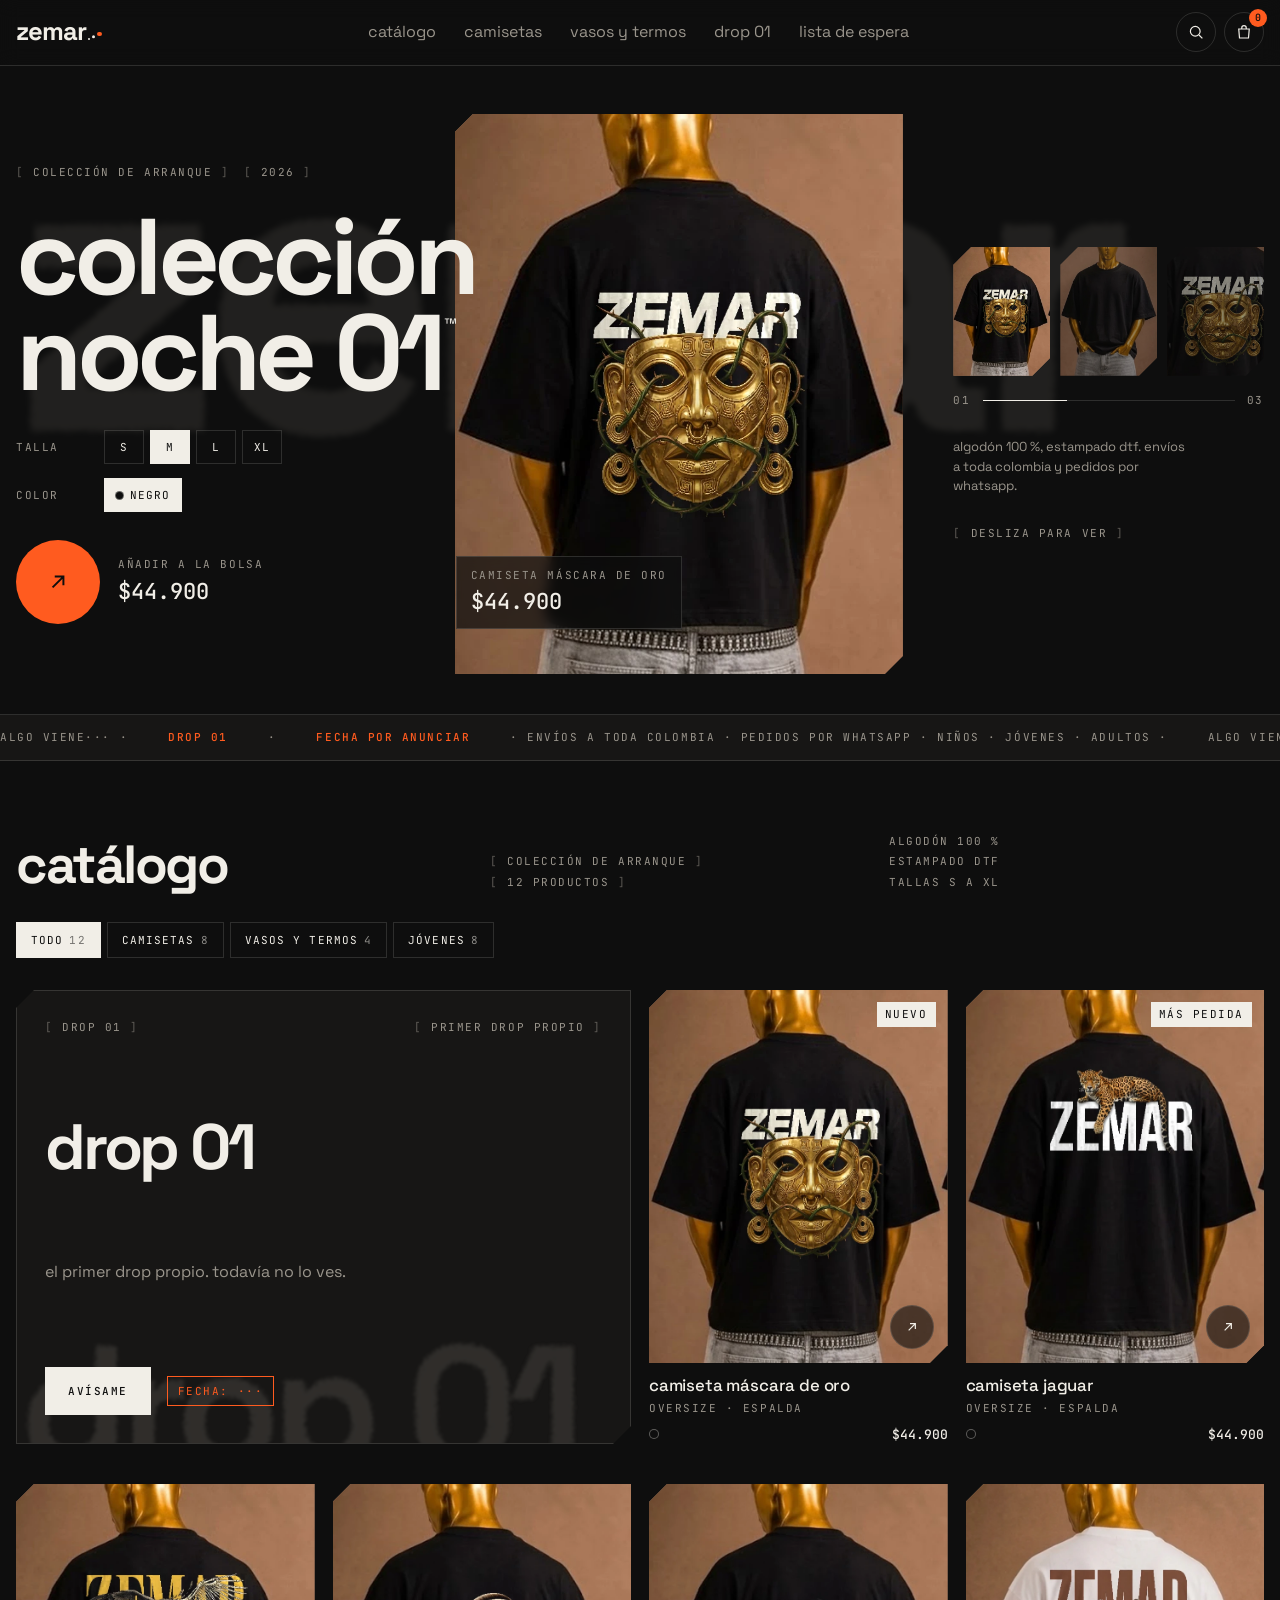
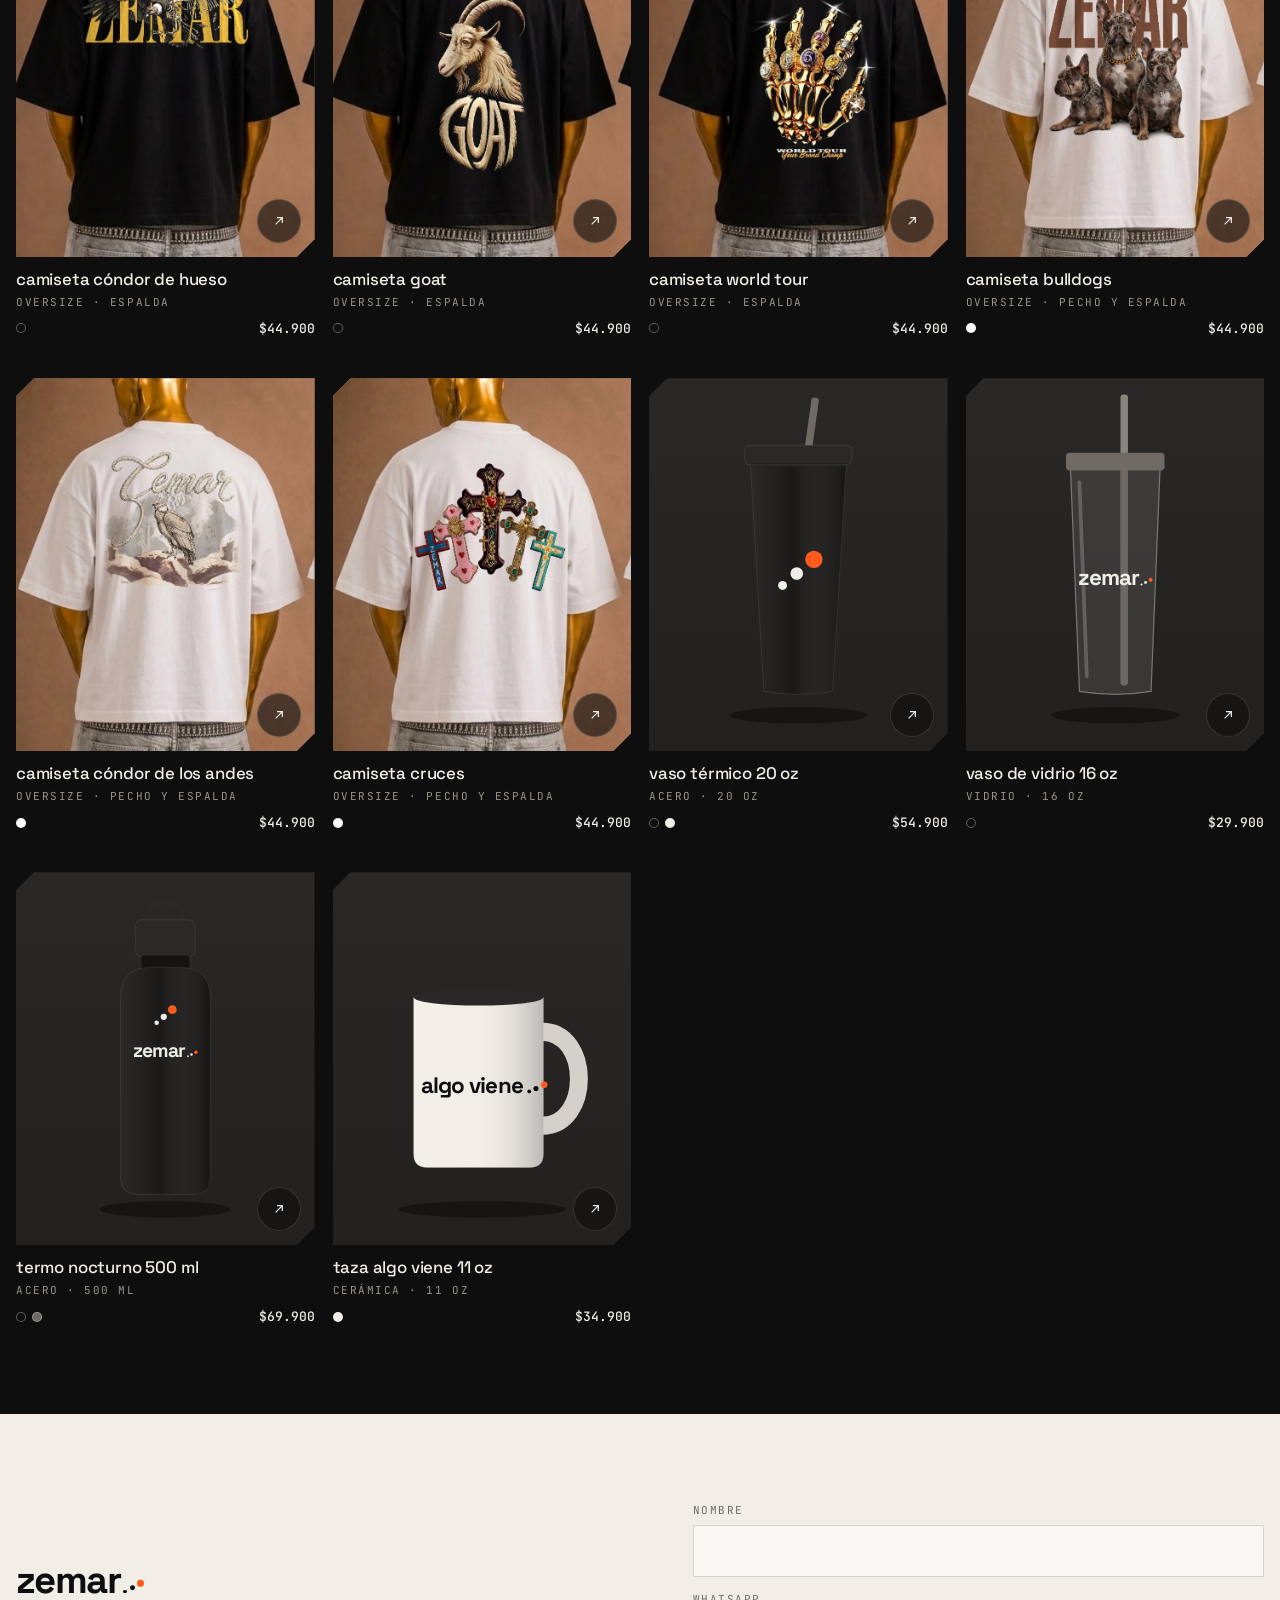
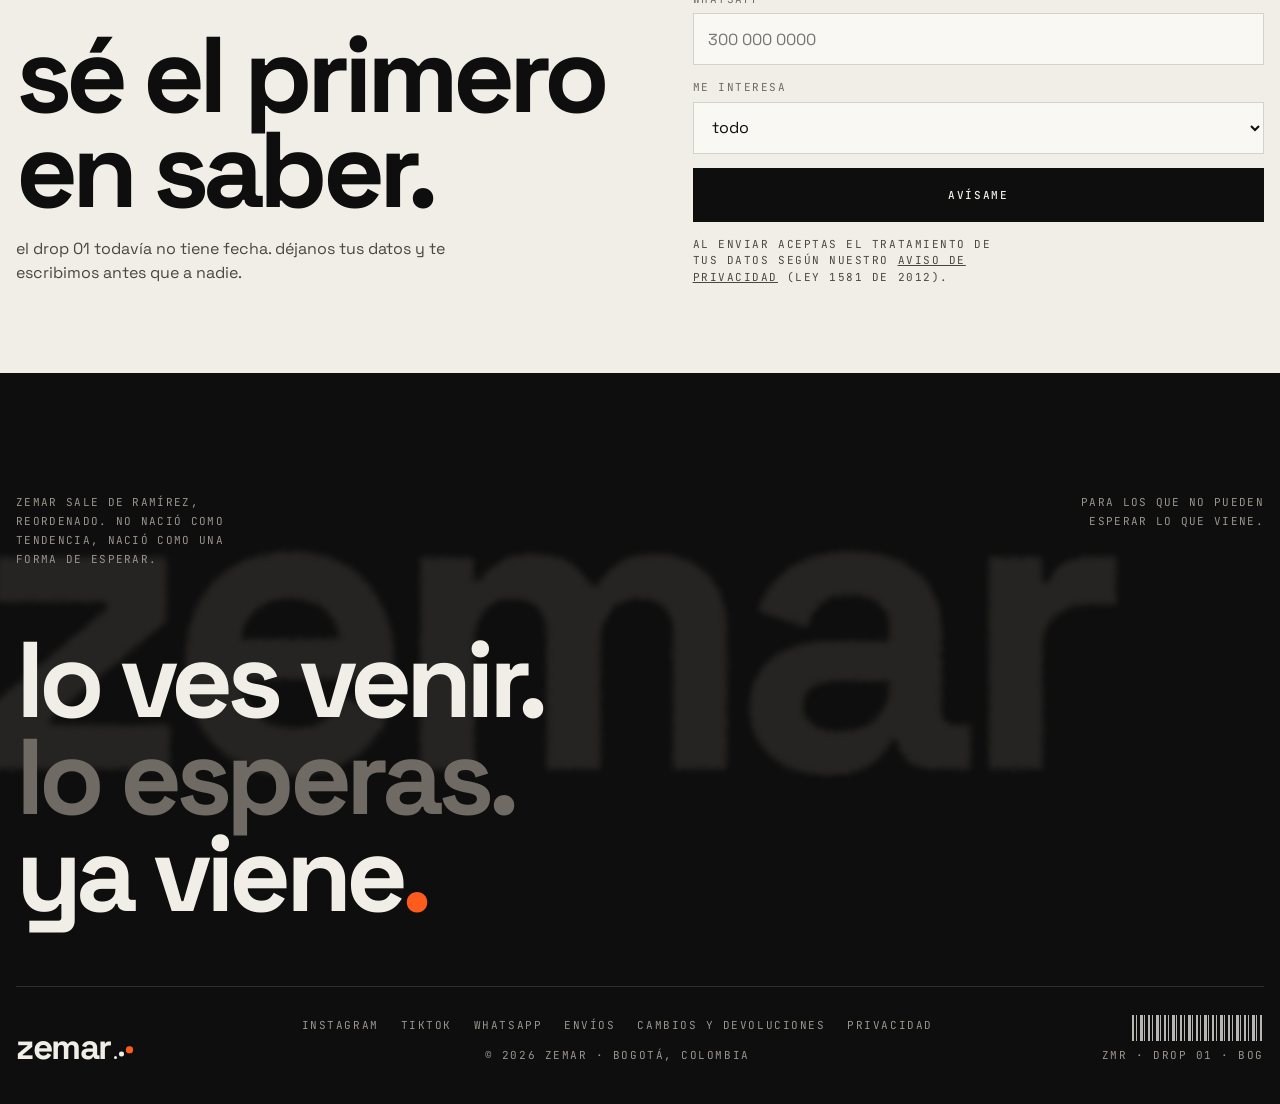
==== index.html @ 0c08fdb2 "Camisetas a $44.900 Las 8 camisetas pasan a $44.900; vasos, termo y taza mantienen su precio.  Co-Au" ====
<!doctype html>
<html lang="es-CO">
<head>
  <meta charset="utf-8">
  <meta name="viewport" content="width=device-width, initial-scale=1, viewport-fit=cover">
  <title>ZEMAR — algo viene</title>
  <meta name="description" content="zemar: camisetas, vasos, termos y tazas para niños, jóvenes y adultos. bogotá, colombia. pide por whatsapp y únete a la lista de espera del drop 01.">
  <meta name="theme-color" content="#0E0E0E">
  <meta property="og:type" content="website">
  <meta property="og:locale" content="es_CO">
  <meta property="og:site_name" content="ZEMAR">
  <meta property="og:title" content="ZEMAR — algo viene">
  <meta property="og:description" content="colección noche 01 y el drop 01, fecha por anunciar. pedidos por whatsapp, envíos a toda colombia.">
  <link rel="icon" type="image/svg+xml" href="data:image/svg+xml,%3Csvg xmlns='http://www.w3.org/2000/svg' viewBox='0 0 32 32'%3E%3Ccircle cx='16' cy='16' r='16' fill='%230E0E0E'/%3E%3Ccircle cx='9.6' cy='20.6' r='2.3' fill='%23F1EEE7'/%3E%3Ccircle cx='15.4' cy='15.6' r='3.2' fill='%23F1EEE7'/%3E%3Ccircle cx='22.2' cy='9.6' r='4.3' fill='%23FF5B1F'/%3E%3C/svg%3E">
  <link rel="preconnect" href="https://fonts.googleapis.com">
  <link rel="preconnect" href="https://fonts.gstatic.com" crossorigin>
  <link href="https://fonts.googleapis.com/css2?family=Space+Grotesk:wght@400;500;700&family=JetBrains+Mono:wght@400;500&display=swap" rel="stylesheet">
  <link rel="stylesheet" href="styles.css">
</head>
<body>

  <!-- Filtro de aerosol compartido por todos los .spray -->
  <svg width="0" height="0" style="position:absolute" aria-hidden="true" focusable="false">
    <defs>
      <filter id="aerosol" x="-10%" y="-30%" width="120%" height="160%">
        <feTurbulence type="fractalNoise" baseFrequency="0.75" numOctaves="2" seed="7" result="ruido"/>
        <feDisplacementMap in="SourceGraphic" in2="ruido" scale="18" xChannelSelector="R" yChannelSelector="G" result="corrido"/>
        <feGaussianBlur in="corrido" stdDeviation="2.6"/>
      </filter>
    </defs>
  </svg>

  <!-- ========== Barra superior ========== -->
  <header class="nav">
    <div class="wrap">
      <a href="#inicio" class="logo live" aria-label="zemar, ir al inicio">zemar<span class="dots" aria-hidden="true"><i></i><i></i><i></i></span></a>
      <ul class="nav-links">
        <li><a href="#catalogo" data-filter="todo">catálogo</a></li>
        <li><a href="#catalogo" data-filter="camisetas">camisetas</a></li>
        <li><a href="#catalogo" data-filter="vasos">vasos y termos</a></li>
        <li><a href="#drop" data-filter="todo">drop 01</a></li>
        <li><a href="#lista">lista de espera</a></li>
      </ul>
      <div class="nav-tools">
        <button class="icon-btn" id="searchBtn" type="button" aria-label="buscar en el catálogo" aria-expanded="false" aria-controls="search">
          <svg viewBox="0 0 24 24" fill="none" stroke="currentColor" stroke-width="1.6" aria-hidden="true"><circle cx="11" cy="11" r="6.5"/><path d="m16 16 4.5 4.5"/></svg>
        </button>
        <button class="icon-btn" id="bagBtn" type="button" aria-label="abrir bolsa" aria-controls="bag">
          <svg viewBox="0 0 24 24" fill="none" stroke="currentColor" stroke-width="1.6" aria-hidden="true"><path d="M5 8h14l-1 12H6L5 8Z"/><path d="M9 8V6.5a3 3 0 0 1 6 0V8"/></svg>
          <span class="bag-count" id="bagCount" aria-hidden="true">0</span>
        </button>
      </div>
    </div>
    <div class="search" id="search">
      <div class="wrap">
        <label class="mono muted" for="searchInput">buscar</label>
        <input id="searchInput" type="search" placeholder="camiseta, vaso, niños···" autocomplete="off" tabindex="-1">
      </div>
    </div>
  </header>

  <main id="inicio">

    <!-- ========== Portada ========== -->
    <section class="hero" aria-labelledby="heroTitle">
      <svg class="spray" viewBox="0 0 1200 420" aria-hidden="true">
        <text x="600" y="330" text-anchor="middle" font-size="390" fill="#6F6B64" opacity=".2" filter="url(#aerosol)">zemar</text>
      </svg>
      <div class="wrap">
        <div class="hero-copy">
          <div class="hero-tags mono"><span class="br">colección de arranque</span><span class="br">2026</span></div>
          <h1 id="heroTitle">colección noche 01<sup>™</sup></h1>

          <div class="pick">
            <span class="mono">talla</span>
            <div class="opts" id="heroSizes" role="group" aria-label="talla"></div>
            <span class="mono">color</span>
            <div class="opts" id="heroColors" role="group" aria-label="color"></div>
          </div>

          <div class="buy">
            <button class="buy-btn" id="heroBuy" type="button" aria-label="añadir camiseta máscara de oro a la bolsa">
              <svg viewBox="0 0 24 24" fill="none" stroke="currentColor" stroke-width="1.8" aria-hidden="true"><path d="M7 17 17 7M9 7h8v8"/></svg>
            </button>
            <div class="buy-text">
              <span class="mono muted">añadir a la bolsa</span>
              <span class="price" id="heroPrice">$44.900</span>
            </div>
          </div>
        </div>

        <div class="hero-stage">
          <div id="heroStage"></div>
          <div class="stage-label">
            <span class="mono muted">camiseta máscara de oro</span>
            <span class="price" id="heroChipPrice">$44.900</span>
          </div>
        </div>

        <aside class="hero-side" aria-label="vistas de la camiseta">
          <div class="thumbs" id="heroThumbs" role="group" aria-label="vista"></div>
          <div class="counter mono"><span id="heroIdx">01</span><span class="bar"><span id="heroBar" style="width:33.33%"></span></span><span>03</span></div>
          <p class="side-note">algodón 100 %, estampado dtf. envíos a toda colombia y pedidos por whatsapp.</p>
          <span class="mono muted br">desliza para ver</span>
        </aside>
      </div>
    </section>

    <!-- ========== Cinta ========== -->
    <div class="ticker mono" aria-label="algo viene. drop 01, fecha por anunciar. envíos a toda colombia. pedidos por whatsapp. para niños, jóvenes y adultos.">
      <div class="ticker-track" aria-hidden="true">
        <span>algo viene··· · <b>DROP 01</b> · <b>FECHA POR ANUNCIAR</b> · ENVÍOS A TODA COLOMBIA · PEDIDOS POR WHATSAPP · NIÑOS · JÓVENES · ADULTOS ·</span>
        <span>algo viene··· · <b>DROP 01</b> · <b>FECHA POR ANUNCIAR</b> · ENVÍOS A TODA COLOMBIA · PEDIDOS POR WHATSAPP · NIÑOS · JÓVENES · ADULTOS ·</span>
      </div>
    </div>

    <!-- ========== Catálogo ========== -->
    <section class="catalog" id="catalogo" aria-labelledby="catTitle">
      <div class="wrap">
        <div class="cat-head">
          <h2 id="catTitle">catálogo</h2>
          <div class="stack mono">
            <span class="br">colección de arranque</span>
            <span class="br" id="catCount">12 productos</span>
          </div>
          <div class="stack mono">
            <span>algodón 100 %</span>
            <span>estampado dtf</span>
            <span>tallas s a xl</span>
          </div>
        </div>

        <div class="filters" id="filters" role="group" aria-label="filtrar catálogo"></div>

        <div class="grid" id="grid">
          <article class="feature" id="drop" aria-labelledby="dropTitle">
            <svg class="spray" viewBox="0 0 900 300" aria-hidden="true">
              <text x="450" y="240" text-anchor="middle" font-size="250" fill="#6F6B64" opacity=".28" filter="url(#aerosol)">drop 01</text>
            </svg>
            <div class="feature-top mono"><span class="br">drop 01</span><span class="br">primer drop propio</span></div>
            <div>
              <h3 id="dropTitle">drop 01</h3>
            </div>
            <p>el primer drop propio. todavía no lo ves.</p>
            <div class="row">
              <a class="btn" href="#lista">avísame</a>
              <span class="date-chip mono">fecha: ···</span>
            </div>
          </article>
          <!-- las tarjetas de producto se pintan desde PRODUCTS en script.js -->
        </div>
      </div>
    </section>

    <!-- ========== Lista de espera ========== -->
    <section class="wait" id="lista" aria-labelledby="waitTitle">
      <div class="wrap">
        <div>
          <span class="logo live" style="font-size:2.4rem" aria-hidden="true">zemar<span class="dots"><i></i><i></i><i></i></span></span>
          <h2 id="waitTitle" style="margin-top:28px">sé el primero en saber.</h2>
          <p>el drop 01 todavía no tiene fecha. déjanos tus datos y te escribimos antes que a nadie.</p>
        </div>
        <form id="waitForm" novalidate>
          <div class="field">
            <label class="mono" for="wNombre">nombre</label>
            <input id="wNombre" name="nombre" type="text" autocomplete="given-name" required>
          </div>
          <div class="field">
            <label class="mono" for="wTel">whatsapp</label>
            <input id="wTel" name="whatsapp" type="tel" inputmode="tel" autocomplete="tel" placeholder="300 000 0000" required>
          </div>
          <div class="field">
            <label class="mono" for="wInteres">me interesa</label>
            <select id="wInteres" name="interes">
              <option value="camisetas">camisetas</option>
              <option value="vasos y termos">vasos y termos</option>
              <option value="todo" selected>todo</option>
            </select>
          </div>
          <button class="btn" type="submit">avísame</button>
          <p class="form-note mono" id="waitNote">al enviar aceptas el tratamiento de tus datos según nuestro <a href="privacidad.html">aviso de privacidad</a> (ley 1581 de 2012).</p>
        </form>
      </div>
    </section>

    <!-- ========== Cierre ========== -->
    <section class="closing" aria-labelledby="closeTitle">
      <svg class="spray" viewBox="0 0 1200 420" aria-hidden="true">
        <text x="600" y="330" text-anchor="middle" font-size="400" fill="#6F6B64" opacity=".24" filter="url(#aerosol)">zemar</text>
      </svg>
      <div class="wrap">
        <div class="closing-mid">
          <p>zemar sale de ramírez, reordenado. no nació como tendencia, nació como una forma de esperar.</p>
          <p>para los que no pueden esperar lo que viene.</p>
        </div>
        <h2 id="closeTitle">lo ves venir.<br><em>lo esperas.</em><br>ya viene<span class="o">.</span></h2>

        <footer class="foot">
          <a href="#inicio" class="logo" aria-label="zemar, volver arriba">zemar<span class="dots" aria-hidden="true"><i></i><i></i><i></i></span></a>
          <div style="display:grid;gap:14px;justify-items:center">
            <ul class="mono">
              <!-- usuarios de redes pendientes de confirmar -->
              <li><a href="https://www.instagram.com/zemar" target="_blank" rel="noopener">instagram</a></li>
              <li><a href="https://www.tiktok.com/@zemar" target="_blank" rel="noopener">tiktok</a></li>
              <li><a href="https://wa.me/573228913539" id="footWa" target="_blank" rel="noopener">whatsapp</a></li>
              <li><a href="envios.html">envíos</a></li>
              <li><a href="envios.html#cambios">cambios y devoluciones</a></li>
              <li><a href="privacidad.html">privacidad</a></li>
            </ul>
            <span class="mono">© 2026 ZEMAR · Bogotá, Colombia</span>
          </div>
          <div class="tag-code">
            <span class="barcode" aria-hidden="true"></span>
            <span class="mono">ZMR · DROP 01 · BOG</span>
          </div>
        </footer>
      </div>
    </section>
  </main>

  <!-- ========== Ficha de producto ========== -->
  <dialog class="sheet" id="sheet" aria-labelledby="sheetTitle">
    <button class="sheet-close icon-btn" type="button" id="sheetClose" aria-label="cerrar ficha">
      <svg viewBox="0 0 24 24" fill="none" stroke="currentColor" stroke-width="1.6" aria-hidden="true"><path d="M6 6l12 12M18 6 6 18"/></svg>
    </button>
    <div class="sheet-in">
      <div class="sheet-img" id="sheetImg"></div>
      <div class="sheet-body">
        <div style="display:grid;gap:10px">
          <span class="mono muted" id="sheetLine"></span>
          <h3 id="sheetTitle"></h3>
          <p class="desc" id="sheetDesc"></p>
          <span class="price" id="sheetPrice"></span>
        </div>
        <div class="pick">
          <span class="mono">color</span>
          <div class="opts" id="sheetColors" role="group" aria-label="color"></div>
          <span class="mono" id="sheetSizesLabel">talla</span>
          <div class="opts" id="sheetSizes" role="group" aria-label="talla"></div>
          <span class="mono">cantidad</span>
          <div class="qty">
            <button type="button" id="qtyMinus" aria-label="quitar uno">−</button>
            <output id="qtyOut" aria-live="polite">1</output>
            <button type="button" id="qtyPlus" aria-label="agregar uno">+</button>
          </div>
        </div>
        <div class="sheet-actions">
          <button class="btn" type="button" id="sheetAdd">añadir a la bolsa</button>
          <button class="btn go" type="button" id="sheetOrder">pedir ya por whatsapp</button>
        </div>
      </div>
    </div>
  </dialog>

  <!-- ========== Bolsa ========== -->
  <div class="bag-shade" id="bagShade"></div>
  <aside class="bag" id="bag" aria-labelledby="bagTitle" aria-hidden="true" inert>
    <div class="bag-head">
      <h3 id="bagTitle">tu bolsa</h3>
      <button class="icon-btn" type="button" id="bagClose" aria-label="cerrar bolsa">
        <svg viewBox="0 0 24 24" fill="none" stroke="currentColor" stroke-width="1.6" aria-hidden="true"><path d="M6 6l12 12M18 6 6 18"/></svg>
      </button>
    </div>
    <ul class="bag-list" id="bagList"></ul>
    <div class="bag-foot">
      <div class="bag-total"><span class="mono muted">total</span><span class="price" id="bagTotal">$0</span></div>
      <button class="btn go" type="button" id="bagOrder">pedir por whatsapp</button>
    </div>
  </aside>

  <div class="toast mono" id="toast" role="status" aria-live="polite"></div>

  <script src="script.js"></script>
</body>
</html>
---- styles.css ----
/* ==========================================================
   ZEMAR — hoja de estilos
   Layout: página oscura (60 % negro) con bandas hueso; tarjetas
   con esquinas cortadas como etiqueta colgante; el naranja solo
   en lo que vende o lo que viene (manual de marca v1.1).
   ========================================================== */

:root {
  /* Color — manual de marca */
  --negro: #0E0E0E;
  --negro-2: #171615;       /* superficie un poco más clara */
  --negro-3: #23211F;       /* tarjetas de producto */
  --hueso: #F1EEE7;
  --hueso-2: #E3DFD6;
  --piedra: #6F6B64;
  --piedra-2: #9A958C;
  --naranja: #FF5B1F;
  --linea: rgba(241, 238, 231, 0.14);
  --linea-oscura: rgba(14, 14, 14, 0.16);

  /* Tipografía — manual de marca */
  --f-display: "Space Grotesk", "Helvetica Neue", Arial, sans-serif;
  --f-mono: "JetBrains Mono", ui-monospace, "SFMono-Regular", Menlo, Consolas, monospace;

  /* Escala */
  --t-xs: 0.6875rem;   /* 11 — etiquetas mono */
  --t-sm: 0.8125rem;   /* 13 */
  --t-md: 1rem;        /* 16 */
  --t-lg: 1.375rem;    /* 22 */
  --t-xl: clamp(2rem, 4.2vw, 3.4rem);
  --t-xxl: clamp(3rem, 8.4vw, 7.2rem);

  --cut: 18px;          /* esquina cortada */
  --wrap: 1320px;
  --gutter-l: max(16px, env(safe-area-inset-left, 0px));
  --gutter-r: max(16px, env(safe-area-inset-right, 0px));

  color-scheme: dark;
}

* { box-sizing: border-box; }

html { scroll-behavior: smooth; }

body {
  margin: 0;
  background: var(--negro);
  color: var(--hueso);
  font-family: var(--f-display);
  font-size: var(--t-md);
  line-height: 1.5;
  -webkit-font-smoothing: antialiased;
  overflow-x: hidden;
}

img, svg { max-width: 100%; display: block; }
button { font: inherit; color: inherit; }
a { color: inherit; }

::selection { background: var(--naranja); color: var(--negro); }

:focus-visible {
  outline: 2px solid var(--naranja);
  outline-offset: 3px;
}

.wrap {
  max-width: var(--wrap);
  margin-inline: auto;
  padding-left: var(--gutter-l);
  padding-right: var(--gutter-r);
}

/* Etiqueta mono: [ así ] */
.mono {
  font-family: var(--f-mono);
  font-size: var(--t-xs);
  letter-spacing: 0.14em;
  text-transform: uppercase;
}
.br::before { content: "[ "; opacity: .55; }
.br::after { content: " ]"; opacity: .55; }
.muted { color: var(--piedra-2); }
[hidden] { display: none !important; }

/* ---------- Logo: zemar + tres puntos que suben ---------- */
.logo {
  display: inline-flex;
  align-items: baseline;
  font-family: var(--f-display);
  font-weight: 700;
  letter-spacing: -0.04em;
  line-height: 1;
  text-decoration: none;
  color: var(--hueso);
}
.logo .dots {
  display: inline-flex;
  align-items: flex-end;
  gap: 0.07em;
  margin-left: 0.08em;
  height: 0.5em;
}
.logo .dots i {
  display: block;
  border-radius: 50%;
  background: currentColor;
}
.logo .dots i:nth-child(1) { width: 0.09em; height: 0.09em; transform: translateY(0); }
.logo .dots i:nth-child(2) { width: 0.13em; height: 0.13em; transform: translateY(-0.07em); }
.logo .dots i:nth-child(3) { width: 0.18em; height: 0.18em; transform: translateY(-0.16em); background: var(--naranja); }

/* Versión animada: los puntos se encienden uno tras otro */
.logo.live .dots i { animation: carga 2.4s infinite; }
.logo.live .dots i:nth-child(2) { animation-delay: .3s; }
.logo.live .dots i:nth-child(3) { animation-delay: .6s; }
@keyframes carga {
  0%, 12% { opacity: .2; }
  30%, 80% { opacity: 1; }
  100% { opacity: .2; }
}

/* ---------- Barra superior ---------- */
body::before {
  content: "";
  position: fixed;
  inset: 0 0 auto;
  height: env(safe-area-inset-top, 0px);
  z-index: 10;
  background: var(--negro);
}

.nav {
  position: sticky;
  top: env(safe-area-inset-top, 0px);
  z-index: 20;
  background: rgba(14, 14, 14, 0.86);
  backdrop-filter: blur(10px);
  -webkit-backdrop-filter: blur(10px);
  border-bottom: 1px solid var(--linea);
}
.nav .wrap {
  display: flex;
  align-items: center;
  gap: 24px;
  min-height: 64px;
}
.nav .logo { font-size: 1.6rem; }
.nav-links {
  display: flex;
  gap: 28px;
  margin: 0 auto;
  padding: 0;
  list-style: none;
}
.nav-links a {
  text-decoration: none;
  color: var(--piedra-2);
  transition: color .2s;
}
.nav-links a:hover { color: var(--hueso); }
.nav-tools { display: flex; align-items: center; gap: 8px; margin-left: auto; }
.nav-links + .nav-tools { margin-left: 0; }

.icon-btn {
  position: relative;
  display: grid;
  place-items: center;
  width: 40px;
  height: 40px;
  border: 1px solid var(--linea);
  border-radius: 50%;
  background: transparent;
  cursor: pointer;
  transition: border-color .2s, background .2s;
}
.icon-btn:hover { border-color: var(--hueso); }
.icon-btn svg { width: 18px; height: 18px; }
.bag-count {
  position: absolute;
  top: -4px;
  right: -4px;
  min-width: 18px;
  height: 18px;
  padding: 0 5px;
  border-radius: 9px;
  background: var(--naranja);
  color: var(--negro);
  font-family: var(--f-mono);
  font-size: 10px;
  font-weight: 500;
  line-height: 18px;
  text-align: center;
}

.search {
  overflow: hidden;
  max-height: 0;
  transition: max-height .3s ease;
  border-top: 1px solid transparent;
}
.search.open { max-height: 80px; border-top-color: var(--linea); }
.search .wrap { display: flex; align-items: center; gap: 12px; padding-block: 12px; }
.search input {
  flex: 1;
  min-width: 0;
  background: transparent;
  border: 0;
  color: var(--hueso);
  font-family: var(--f-display);
  font-size: var(--t-lg);
  outline: none;
}
.search input::placeholder { color: var(--piedra); }

/* ---------- Spray (texto con filtro de aerosol) ---------- */
.spray {
  position: absolute;
  pointer-events: none;
  user-select: none;
  overflow: visible;
}
.spray text {
  font-family: var(--f-display);
  font-weight: 700;
  letter-spacing: -0.05em;
}

/* ---------- Hero ---------- */
.hero { position: relative; overflow: hidden; border-bottom: 1px solid var(--linea); }
.hero .wrap {
  position: relative;
  display: grid;
  grid-template-columns: minmax(0, 1fr) minmax(0, 1.25fr) minmax(0, .8fr);
  gap: 32px;
  align-items: center;
  padding-block: 48px 40px;
}
.hero .spray { inset: 2% -6% auto -6%; width: 112%; height: auto; }

.hero-copy { position: relative; z-index: 2; display: grid; gap: 28px; min-width: 0; }
.hero-tags { display: flex; flex-wrap: wrap; gap: 14px; color: var(--piedra-2); }
.hero h1 {
  margin: 0;
  font-size: var(--t-xxl);
  font-weight: 700;
  line-height: .9;
  letter-spacing: -0.05em;
  text-wrap: balance;
}
.hero h1 sup { font-size: .22em; letter-spacing: 0; vertical-align: top; position: relative; top: .5em; margin-left: .1em; }

.pick { display: grid; grid-template-columns: 76px 1fr; gap: 14px 12px; align-items: center; }
.pick .mono { color: var(--piedra-2); }
.opts { display: flex; flex-wrap: wrap; gap: 6px; }
.opt {
  min-width: 40px;
  height: 34px;
  padding: 0 10px;
  border: 1px solid var(--linea);
  border-radius: 0;
  background: transparent;
  font-family: var(--f-mono);
  font-size: var(--t-xs);
  letter-spacing: .1em;
  text-transform: uppercase;
  cursor: pointer;
  transition: border-color .15s, background .15s, color .15s;
}
.opt:hover { border-color: var(--piedra-2); }
.opt[aria-pressed="true"] { background: var(--hueso); color: var(--negro); border-color: var(--hueso); }
.opt .sw {
  display: inline-block;
  width: 9px;
  height: 9px;
  margin-right: 6px;
  border-radius: 50%;
  border: 1px solid rgba(241, 238, 231, .4);
  vertical-align: -1px;
}

.buy { display: flex; align-items: center; gap: 18px; }
.buy-btn {
  display: grid;
  place-items: center;
  width: 84px;
  height: 84px;
  flex: none;
  border: 0;
  border-radius: 50%;
  background: var(--naranja);
  color: var(--negro);
  cursor: pointer;
  transition: transform .25s ease;
}
.buy-btn svg { width: 26px; height: 26px; transition: transform .25s ease; }
.buy-btn:hover { transform: scale(1.05); }
.buy-btn:hover svg { transform: rotate(45deg); }
.buy-text { display: grid; gap: 2px; }
.price { font-family: var(--f-mono); font-size: var(--t-lg); font-weight: 500; letter-spacing: 0; font-variant-numeric: tabular-nums; }

.hero-stage { position: relative; z-index: 1; min-width: 0; }
.hero-stage .stage-svg { width: 100%; height: auto; max-height: 560px; margin-inline: auto; }
.stage-label {
  position: absolute;
  left: 4%;
  bottom: 8%;
  display: grid;
  gap: 2px;
  padding: 10px 14px;
  background: rgba(14, 14, 14, .72);
  border: 1px solid var(--linea);
  backdrop-filter: blur(6px);
  -webkit-backdrop-filter: blur(6px);
}

.hero-side { position: relative; z-index: 2; display: grid; gap: 16px; align-content: center; min-width: 0; }
.thumbs { display: grid; grid-template-columns: repeat(3, minmax(0, 1fr)); gap: 10px; }
.thumb {
  padding: 0;
  border: 0;
  background: var(--negro-3);
  cursor: pointer;
  clip-path: polygon(var(--cut) 0, 100% 0, 100% calc(100% - var(--cut)), calc(100% - var(--cut)) 100%, 0 100%, 0 var(--cut));
  aspect-ratio: 3 / 4;
  max-width: 100%;
  opacity: .55;
  transition: opacity .2s;
}
.thumb[aria-pressed="true"], .thumb:hover { opacity: 1; }
.thumb svg { width: 100%; height: 100%; }
.counter { display: flex; align-items: center; gap: 12px; color: var(--piedra-2); }
.counter .bar { flex: 1; height: 1px; background: var(--linea); position: relative; }
.counter .bar span { position: absolute; inset: 0 auto 0 0; background: var(--hueso); transition: width .3s; }
.side-note { color: var(--piedra-2); font-size: var(--t-sm); max-width: 30ch; }

/* ---------- Cinta que corre ---------- */
.ticker {
  overflow: hidden;
  border-bottom: 1px solid var(--linea);
  background: var(--negro-2);
  white-space: nowrap;
}
.ticker-track {
  display: inline-flex;
  gap: 40px;
  padding-block: 14px;
  animation: corre 38s linear infinite;
}
.ticker-track span { display: inline-flex; align-items: center; gap: 40px; color: var(--piedra-2); }
.ticker-track b { color: var(--naranja); font-weight: 500; }
@keyframes corre { to { transform: translateX(-50%); } }

/* ---------- Catálogo ---------- */
.catalog .wrap { padding-block: 72px 88px; display: grid; gap: 32px; }
.cat-head {
  display: grid;
  grid-template-columns: minmax(0, 1.2fr) minmax(0, 1fr) minmax(0, 1fr);
  gap: 24px;
  align-items: end;
}
.cat-head h2 {
  margin: 0;
  font-size: var(--t-xl);
  font-weight: 700;
  letter-spacing: -0.045em;
  line-height: .95;
}
.cat-head .stack { display: grid; gap: 4px; color: var(--piedra-2); }

.filters { display: flex; flex-wrap: wrap; gap: 6px; }
.filters .opt { height: 36px; padding: 0 14px; }
.filters .n { margin-left: 6px; opacity: .55; }

.grid {
  display: grid;
  grid-template-columns: repeat(4, minmax(0, 1fr));
  gap: 40px 18px;
}

.card { display: grid; gap: 12px; min-width: 0; }
.card-img {
  position: relative;
  display: block;
  width: 100%;
  padding: 0;
  border: 0;
  background: linear-gradient(180deg, #2A2826 0%, var(--negro-3) 100%);
  clip-path: polygon(var(--cut) 0, 100% 0, 100% calc(100% - var(--cut)), calc(100% - var(--cut)) 100%, 0 100%, 0 var(--cut));
  aspect-ratio: 4 / 5;
  max-width: 100%;
  cursor: pointer;
  overflow: hidden;
}
.card-img svg { width: 100%; height: 100%; transition: transform .45s cubic-bezier(.2, .7, .2, 1); }
.card-img:hover svg { transform: scale(1.04) translateY(-2%); }
.card-img .badge {
  position: absolute;
  top: 12px;
  right: 12px;
  padding: 4px 8px;
  background: var(--hueso);
  color: var(--negro);
}
.card-img .see {
  position: absolute;
  right: 14px;
  bottom: 14px;
  display: grid;
  place-items: center;
  width: 44px;
  height: 44px;
  border-radius: 50%;
  border: 1px solid var(--linea);
  background: rgba(14, 14, 14, .6);
  transition: background .2s, color .2s;
}
.card-img .see svg { width: 16px; height: 16px; }
.card-img:hover .see { background: var(--hueso); color: var(--negro); }
.card-img:hover .see svg { transform: none; }

.card-meta { display: grid; gap: 4px; }
.card-meta h3 { margin: 0; font-size: 1.05rem; font-weight: 500; letter-spacing: -0.01em; line-height: 1.25; }
.card-meta .line { color: var(--piedra-2); }
.card-row { display: flex; align-items: center; justify-content: space-between; gap: 12px; margin-top: 4px; }
.swatches { display: flex; gap: 6px; }
.swatches i { width: 10px; height: 10px; border-radius: 50%; border: 1px solid rgba(241, 238, 231, .35); }
.card .price { font-size: var(--t-sm); }

/* Tarjeta destacada: el drop que todavía no se ve */
.feature {
  position: relative;
  grid-column: span 2;
  display: grid;
  align-content: space-between;
  gap: 24px;
  min-height: 100%;
  padding: 28px;
  overflow: hidden;
  background: var(--negro-2);
  border: 1px solid var(--linea);
  clip-path: polygon(var(--cut) 0, 100% 0, 100% calc(100% - var(--cut)), calc(100% - var(--cut)) 100%, 0 100%, 0 var(--cut));
}
.feature .spray { inset: auto -4% -14% -4%; width: 108%; height: auto; }
.feature-top { position: relative; display: flex; justify-content: space-between; gap: 12px; flex-wrap: wrap; color: var(--piedra-2); }
.feature h3 {
  position: relative;
  margin: 0;
  font-size: clamp(2.4rem, 5vw, 4.4rem);
  font-weight: 700;
  letter-spacing: -0.05em;
  line-height: .9;
}
.feature p { position: relative; margin: 0; max-width: 34ch; color: var(--piedra-2); }
.feature .row { position: relative; display: flex; align-items: center; gap: 16px; flex-wrap: wrap; }
.date-chip { padding: 6px 10px; border: 1px solid var(--naranja); color: var(--naranja); }

.btn {
  display: inline-flex;
  align-items: center;
  justify-content: center;
  gap: 10px;
  height: 48px;
  padding: 0 22px;
  border: 1px solid var(--hueso);
  background: var(--hueso);
  color: var(--negro);
  font-family: var(--f-mono);
  font-size: var(--t-xs);
  font-weight: 500;
  letter-spacing: .14em;
  text-transform: uppercase;
  text-decoration: none;
  cursor: pointer;
  transition: background .2s, color .2s, border-color .2s;
}
.btn:hover { background: transparent; color: var(--hueso); }
.btn.ghost { background: transparent; color: var(--hueso); border-color: var(--linea); }
.btn.ghost:hover { border-color: var(--hueso); }
.btn.go { background: var(--naranja); border-color: var(--naranja); color: var(--negro); }
.btn.go:hover { background: transparent; color: var(--naranja); }
.btn svg { width: 16px; height: 16px; }

.empty {
  grid-column: 1 / -1;
  padding: 48px 0;
  text-align: center;
  color: var(--piedra-2);
}

/* ---------- Lista de espera (banda hueso) ---------- */
.wait { background: var(--hueso); color: var(--negro); }
.wait .wrap {
  display: grid;
  grid-template-columns: minmax(0, 1.1fr) minmax(0, 1fr);
  gap: 48px;
  align-items: end;
  padding-block: 88px;
}
.wait h2 {
  margin: 0 0 20px;
  font-size: var(--t-xxl);
  font-weight: 700;
  letter-spacing: -0.055em;
  line-height: .88;
  text-wrap: balance;
}
.wait .logo { color: var(--negro); }
.wait p { margin: 0; max-width: 44ch; color: #4A4742; }
.wait .muted { color: var(--piedra); }
.wait form { display: grid; gap: 14px; }
.field { display: grid; gap: 6px; }
.field label { color: var(--piedra); }
.field input, .field select {
  height: 52px;
  padding: 0 14px;
  border: 1px solid var(--linea-oscura);
  border-radius: 0;
  background: #FAF8F3;
  color: var(--negro);
  font-family: var(--f-display);
  font-size: var(--t-md);
  color-scheme: light;
}
.field input:focus, .field select:focus { outline: 2px solid var(--negro); outline-offset: 0; }
.wait .btn { background: var(--negro); border-color: var(--negro); color: var(--hueso); height: 54px; }
.wait .btn:hover { background: var(--naranja); border-color: var(--naranja); color: var(--negro); }
.form-note { color: var(--piedra); }

/* ---------- Cierre ---------- */
.closing { position: relative; overflow: hidden; }
.closing .spray { inset: 6% -8% auto -8%; width: 116%; height: auto; }
.closing .wrap { position: relative; display: grid; gap: 64px; padding-block: 120px 40px; }
.closing-mid {
  display: grid;
  grid-template-columns: minmax(0, 1fr) minmax(0, 1fr);
  gap: 32px;
  color: var(--piedra-2);
}
.closing-mid p { margin: 0; max-width: 30ch; font-family: var(--f-mono); font-size: var(--t-xs); letter-spacing: .12em; text-transform: uppercase; line-height: 1.7; }
.closing-mid p:last-child { justify-self: end; text-align: right; }
.closing h2 {
  margin: 0;
  font-size: var(--t-xxl);
  font-weight: 700;
  line-height: .9;
  letter-spacing: -0.055em;
}
.closing h2 em { font-style: normal; color: var(--piedra); }
.closing h2 .o { color: var(--naranja); }

.foot {
  display: grid;
  grid-template-columns: auto minmax(0, 1fr) auto;
  gap: 24px;
  align-items: end;
  padding-top: 28px;
  border-top: 1px solid var(--linea);
  color: var(--piedra-2);
}
.foot .logo { font-size: 2.2rem; }
.foot ul { display: flex; flex-wrap: wrap; justify-content: center; gap: 8px 22px; margin: 0; padding: 0; list-style: none; }
.foot a { text-decoration: none; }
.foot a:hover { color: var(--hueso); }
.tag-code { display: grid; gap: 6px; justify-items: end; }
.barcode {
  width: 132px;
  height: 26px;
  background: repeating-linear-gradient(90deg,
    var(--hueso) 0 2px, transparent 2px 4px, var(--hueso) 4px 5px, transparent 5px 8px,
    var(--hueso) 8px 11px, transparent 11px 12px, var(--hueso) 12px 13px, transparent 13px 16px);
  opacity: .75;
}

/* ---------- Ficha de producto (modal) ---------- */
dialog.sheet {
  width: min(980px, calc(100vw - 32px));
  max-height: calc(100dvh - 32px);
  padding: 0;
  border: 1px solid var(--linea);
  background: var(--negro-2);
  color: var(--hueso);
  overflow: auto;
}
dialog.sheet::backdrop { background: rgba(0, 0, 0, .7); backdrop-filter: blur(3px); }
.sheet-in { display: grid; grid-template-columns: minmax(0, 1.1fr) minmax(0, 1fr); }
.sheet-img { background: linear-gradient(180deg, #2A2826, var(--negro-3)); display: grid; place-items: center; min-height: 360px; }
.sheet-img svg { width: 100%; height: auto; max-height: 560px; }
.sheet-body { display: grid; gap: 22px; align-content: start; padding: 32px 28px; }
.sheet-body h3 { margin: 0; font-size: var(--t-xl); font-weight: 700; letter-spacing: -0.045em; line-height: .95; }
.sheet-body .desc { margin: 0; color: var(--piedra-2); max-width: 42ch; }
.sheet-close { position: absolute; top: 14px; right: 14px; z-index: 2; background: rgba(14, 14, 14, .6); }
.qty { display: inline-flex; align-items: center; border: 1px solid var(--linea); }
.qty button { width: 38px; height: 38px; border: 0; background: transparent; cursor: pointer; font-size: 18px; }
.qty output { min-width: 32px; text-align: center; font-family: var(--f-mono); font-variant-numeric: tabular-nums; }
.sheet-actions { display: grid; gap: 10px; }

/* ---------- Bolsa (panel lateral) ---------- */
.bag {
  position: fixed;
  inset: 0 0 0 auto;
  z-index: 40;
  display: grid;
  grid-template-rows: auto minmax(0, 1fr) auto;
  width: min(420px, 100vw);
  padding-top: env(safe-area-inset-top, 0px);
  padding-bottom: env(safe-area-inset-bottom, 0px);
  padding-right: env(safe-area-inset-right, 0px);
  background: var(--negro-2);
  border-left: 1px solid var(--linea);
  transform: translateX(100%);
  transition: transform .35s cubic-bezier(.2, .7, .2, 1);
}
.bag.open { transform: none; }
.bag-shade {
  position: fixed;
  inset: 0;
  z-index: 35;
  background: rgba(0, 0, 0, .55);
  opacity: 0;
  pointer-events: none;
  transition: opacity .3s;
}
.bag-shade.open { opacity: 1; pointer-events: auto; }
.bag-head { display: flex; align-items: center; justify-content: space-between; padding: 20px 22px; border-bottom: 1px solid var(--linea); }
.bag-head h3 { margin: 0; font-size: var(--t-lg); font-weight: 700; letter-spacing: -0.03em; }
.bag-list { overflow: auto; margin: 0; padding: 8px 22px; list-style: none; }
.bag-item { display: grid; grid-template-columns: 64px minmax(0, 1fr) auto; gap: 14px; align-items: center; padding: 14px 0; border-bottom: 1px solid var(--linea); }
.bag-item .mini { background: var(--negro-3); aspect-ratio: 4 / 5; }
.bag-item .mini svg { width: 100%; height: 100%; }
.bag-item h4 { margin: 0 0 2px; font-size: var(--t-md); font-weight: 500; }
.bag-item .mono { color: var(--piedra-2); }
.bag-item .right { display: grid; gap: 6px; justify-items: end; }
.link-btn { padding: 0; border: 0; background: none; color: var(--piedra-2); cursor: pointer; text-decoration: underline; text-underline-offset: 3px; }
.link-btn:hover { color: var(--hueso); }
.bag-empty { display: grid; gap: 12px; justify-items: start; padding: 32px 0; color: var(--piedra-2); }
.bag-foot { display: grid; gap: 14px; padding: 20px 22px; border-top: 1px solid var(--linea); }
.bag-total { display: flex; justify-content: space-between; align-items: baseline; }

/* ---------- Aviso ---------- */
.toast {
  position: fixed;
  left: 50%;
  bottom: calc(24px + env(safe-area-inset-bottom, 0px));
  z-index: 50;
  padding: 12px 18px;
  background: var(--hueso);
  color: var(--negro);
  transform: translate(-50%, calc(100% + 48px));
  visibility: hidden;
  transition: transform .35s cubic-bezier(.2, .7, .2, 1), visibility 0s .35s;
}
.toast.show { transform: translate(-50%, 0); visibility: visible; transition: transform .35s cubic-bezier(.2, .7, .2, 1); }

/* ---------- Responsive ---------- */
@media (max-width: 1080px) {
  .nav-links { display: none; }
  .nav-links + .nav-tools { margin-left: auto; }
  .hero .wrap { grid-template-columns: minmax(0, 1fr) minmax(0, 1fr); }
  .hero-side { grid-column: 1 / -1; grid-template-columns: minmax(0, 1fr) minmax(0, 1fr); align-items: center; }
  .grid { grid-template-columns: repeat(3, minmax(0, 1fr)); }
  .cat-head { grid-template-columns: minmax(0, 1fr) minmax(0, 1fr); }
  .cat-head h2 { grid-column: 1 / -1; }
}

@media (max-width: 760px) {
  .hero .wrap { grid-template-columns: minmax(0, 1fr); padding-block: 28px 32px; gap: 20px; }
  .hero-stage { order: -1; }
  .hero-stage .stage-svg { max-height: 380px; }
  .hero-side { grid-template-columns: minmax(0, 1fr); }
  .grid { grid-template-columns: repeat(2, minmax(0, 1fr)); gap: 28px 12px; }
  .feature { grid-column: 1 / -1; min-height: 320px; }
  .cat-head { grid-template-columns: minmax(0, 1fr); }
  .wait .wrap { grid-template-columns: minmax(0, 1fr); padding-block: 64px; gap: 32px; }
  .closing .wrap { padding-block: 72px 32px; gap: 40px; }
  .closing-mid { grid-template-columns: minmax(0, 1fr); }
  .closing-mid p:last-child { justify-self: start; text-align: left; }
  .foot { grid-template-columns: minmax(0, 1fr); justify-items: start; }
  .foot ul { justify-content: flex-start; }
  .tag-code { justify-items: start; }
  .sheet-in { grid-template-columns: minmax(0, 1fr); }
  .sheet-img { min-height: 0; }
  .sheet-img svg { max-height: 300px; }
  .sheet-body { padding: 24px 20px; }
}

@media (max-width: 420px) {
  .grid { gap: 24px 10px; }
  .card-meta h3 { font-size: .95rem; }
  .pick { grid-template-columns: 1fr; gap: 8px; }
  .buy-btn { width: 72px; height: 72px; }
}

@media (prefers-reduced-motion: reduce) {
  *, *::before, *::after { animation: none !important; transition: none !important; scroll-behavior: auto !important; }
}

/* ---------- Páginas legales (privacidad.html, envios.html) ---------- */
.legal .wrap { max-width: 760px; padding-block: 56px 88px; display: grid; gap: 22px; }
.legal h1 { margin: 0; font-size: var(--t-xl); font-weight: 700; letter-spacing: -0.045em; line-height: .95; }
.legal h2 { margin: 18px 0 0; font-size: var(--t-lg); font-weight: 700; letter-spacing: -0.03em; }
.legal p, .legal li { color: var(--hueso-2); max-width: 64ch; }
.legal .draft { padding: 10px 14px; border: 1px solid var(--linea); color: var(--piedra-2); }
.field [aria-invalid="true"] { outline: 2px solid var(--naranja); outline-offset: 0; }

/* ---------- Fotos de producto (mockup recortado por vista) ---------- */
.ph {
  display: block;
  width: 100%;
  height: 100%;
  background-color: #8E6E5A;
  background-repeat: no-repeat;
}
.card-img .ph { position: absolute; inset: 0; transition: opacity .35s ease, transform .45s cubic-bezier(.2, .7, .2, 1); }
.card-img .ph.alt { opacity: 0; }
.card-img:hover .ph.alt, .card-img:focus-visible .ph.alt { opacity: 1; }
.card-img:hover .ph { transform: scale(1.03); }
.hero-stage .ph { height: auto; aspect-ratio: 4 / 5; max-width: 448px; margin-inline: auto; clip-path: polygon(var(--cut) 0, 100% 0, 100% calc(100% - var(--cut)), calc(100% - var(--cut)) 100%, 0 100%, 0 var(--cut)); }
.sheet-img .ph { height: auto; aspect-ratio: 4 / 5; }
.thumb .ph { aspect-ratio: 3 / 4; }
.bag-item .mini .ph { aspect-ratio: 4 / 5; }
@media (max-width: 760px) {
  .hero-stage .ph { max-width: 340px; }
  .sheet-img .ph { max-width: 300px; }
}
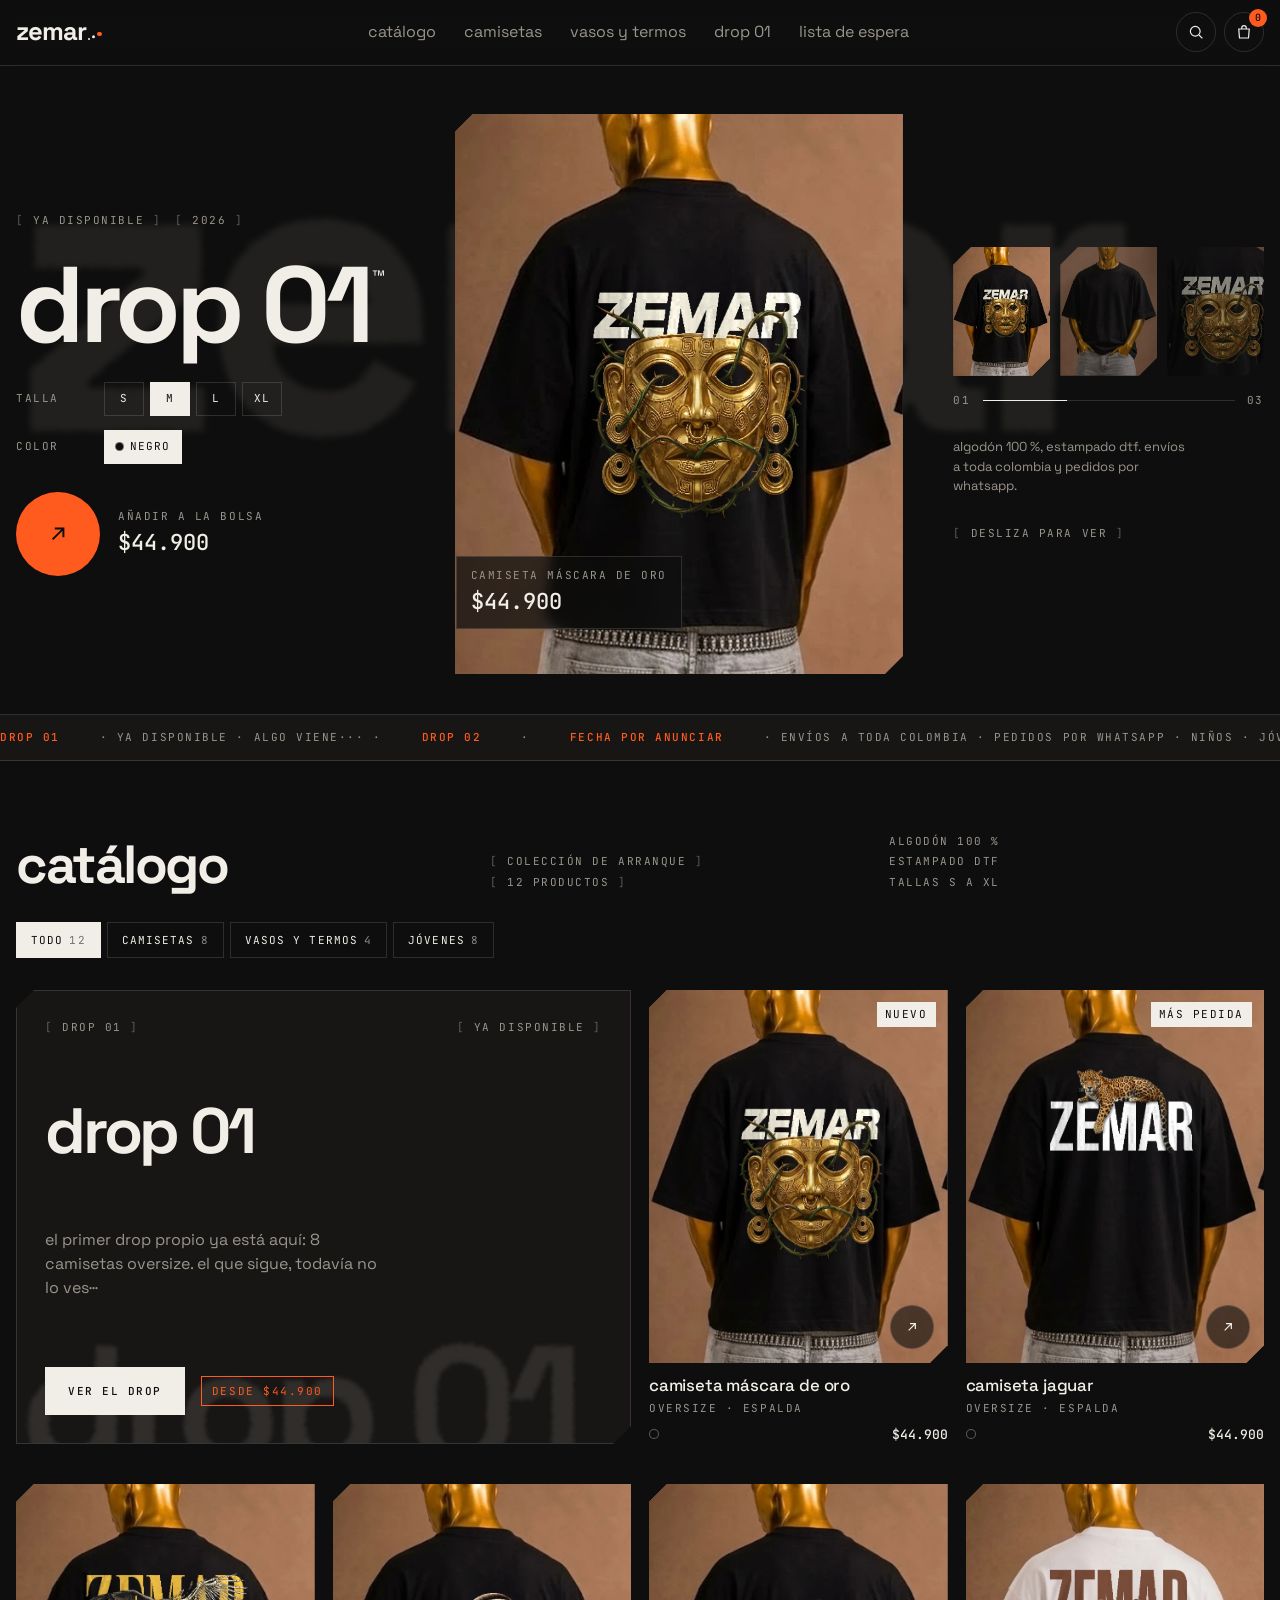
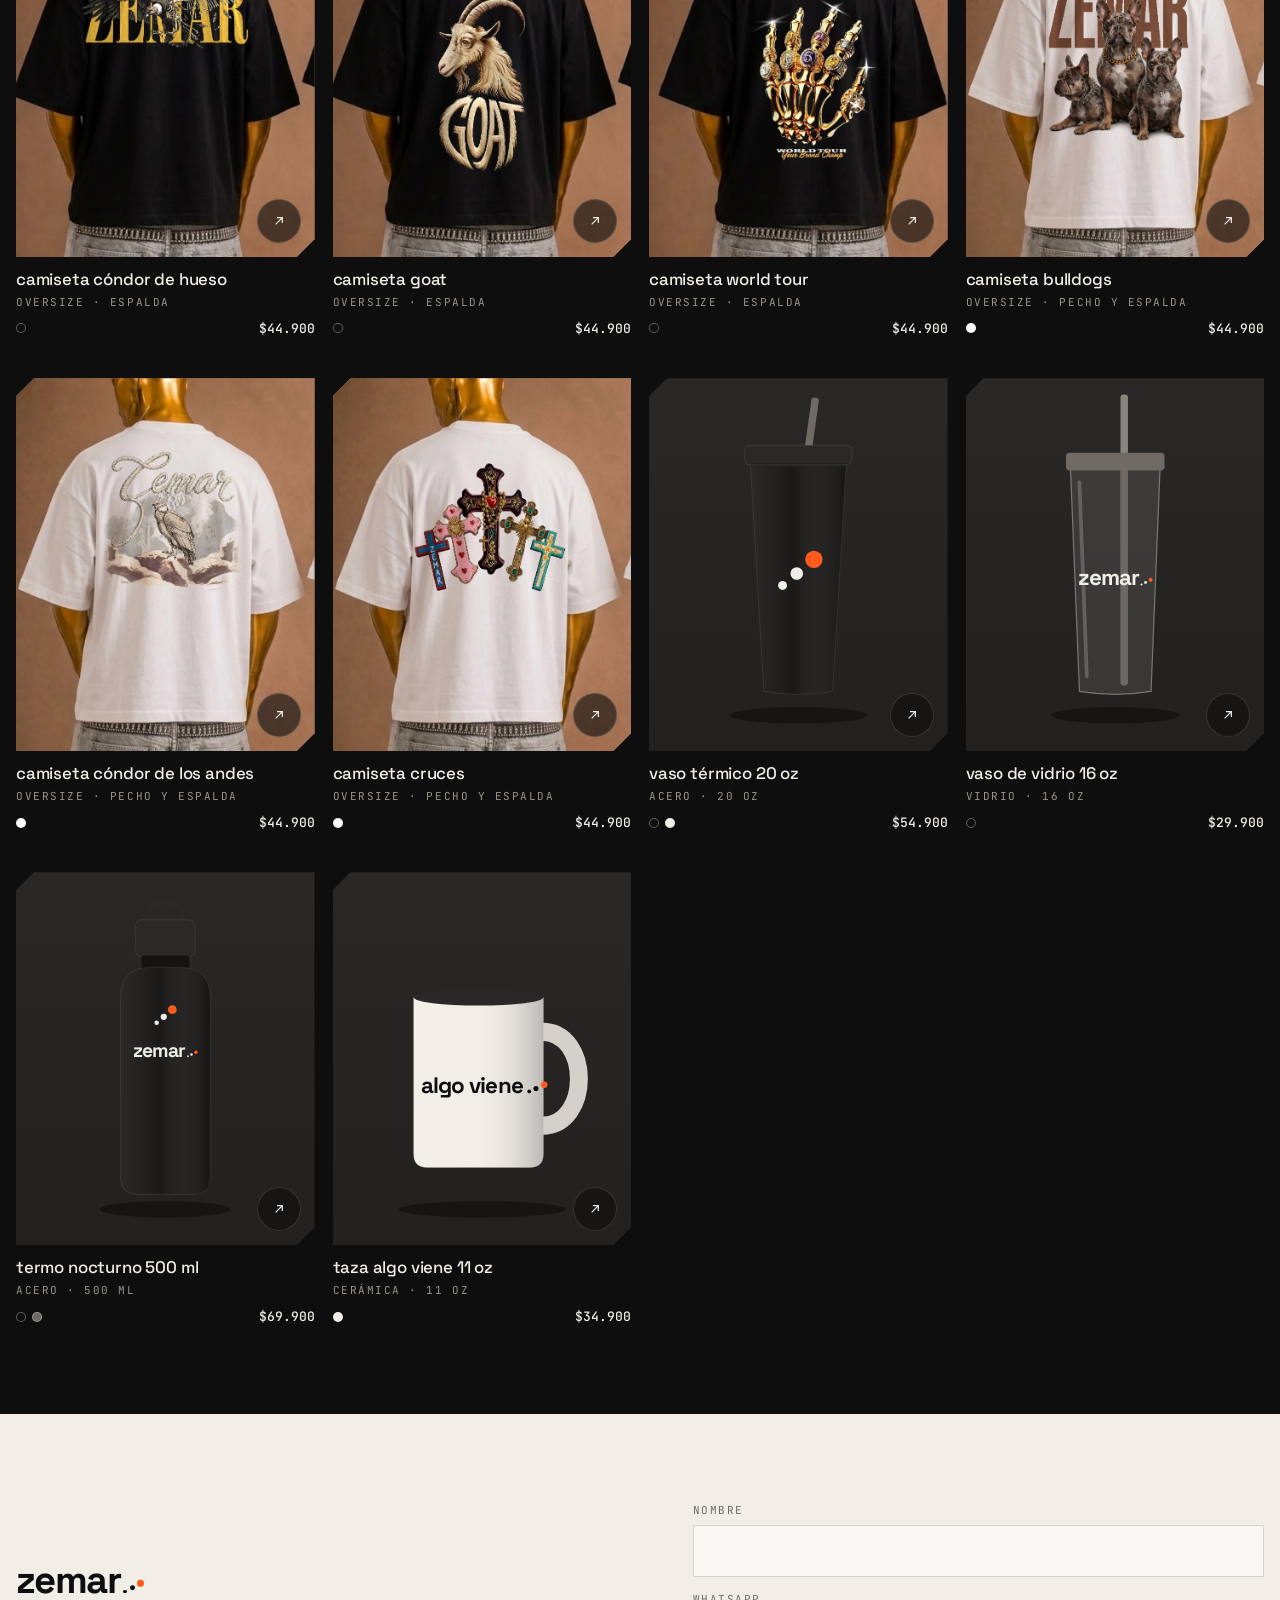
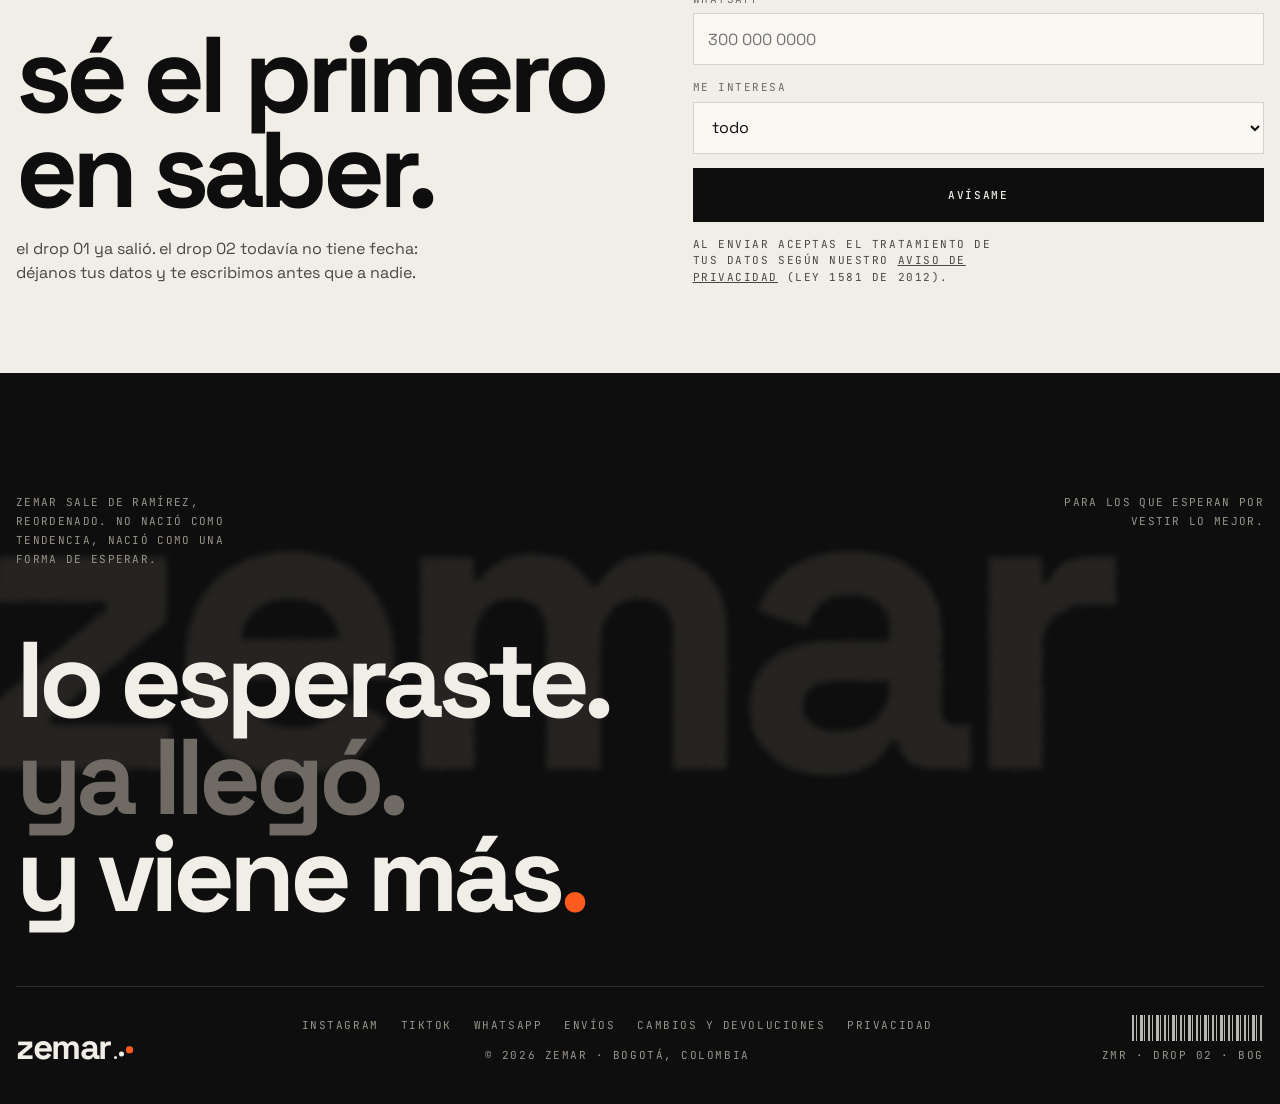
==== commit 38b5525f: "DROP 01 disponible, la espera pasa al DROP 02 La tarjeta destacada y la portada presentan el DROP 01" ====
--- a/index.html
+++ b/index.html
@@ -4,13 +4,13 @@
   <meta charset="utf-8">
   <meta name="viewport" content="width=device-width, initial-scale=1, viewport-fit=cover">
   <title>ZEMAR — algo viene</title>
-  <meta name="description" content="zemar: camisetas, vasos, termos y tazas para niños, jóvenes y adultos. bogotá, colombia. pide por whatsapp y únete a la lista de espera del drop 01.">
+  <meta name="description" content="zemar: camisetas, vasos, termos y tazas para niños, jóvenes y adultos. bogotá, colombia. pide por whatsapp y drop 01 disponible; únete a la lista de espera del drop 02.">
   <meta name="theme-color" content="#0E0E0E">
   <meta property="og:type" content="website">
   <meta property="og:locale" content="es_CO">
   <meta property="og:site_name" content="ZEMAR">
   <meta property="og:title" content="ZEMAR — algo viene">
-  <meta property="og:description" content="colección noche 01 y el drop 01, fecha por anunciar. pedidos por whatsapp, envíos a toda colombia.">
+  <meta property="og:description" content="drop 01 ya disponible: 8 camisetas oversize. el drop 02 viene. pedidos por whatsapp, envíos a toda colombia.">
   <link rel="icon" type="image/svg+xml" href="data:image/svg+xml,%3Csvg xmlns='http://www.w3.org/2000/svg' viewBox='0 0 32 32'%3E%3Ccircle cx='16' cy='16' r='16' fill='%230E0E0E'/%3E%3Ccircle cx='9.6' cy='20.6' r='2.3' fill='%23F1EEE7'/%3E%3Ccircle cx='15.4' cy='15.6' r='3.2' fill='%23F1EEE7'/%3E%3Ccircle cx='22.2' cy='9.6' r='4.3' fill='%23FF5B1F'/%3E%3C/svg%3E">
   <link rel="preconnect" href="https://fonts.googleapis.com">
   <link rel="preconnect" href="https://fonts.gstatic.com" crossorigin>
@@ -68,8 +68,8 @@
       </svg>
       <div class="wrap">
         <div class="hero-copy">
-          <div class="hero-tags mono"><span class="br">colección de arranque</span><span class="br">2026</span></div>
-          <h1 id="heroTitle">colección noche 01<sup>™</sup></h1>
+          <div class="hero-tags mono"><span class="br">ya disponible</span><span class="br">2026</span></div>
+          <h1 id="heroTitle">drop 01<sup>™</sup></h1>
 
           <div class="pick">
             <span class="mono">talla</span>
@@ -107,10 +107,10 @@
     </section>
 
     <!-- ========== Cinta ========== -->
-    <div class="ticker mono" aria-label="algo viene. drop 01, fecha por anunciar. envíos a toda colombia. pedidos por whatsapp. para niños, jóvenes y adultos.">
+    <div class="ticker mono" aria-label="drop 01 ya disponible. algo viene: drop 02, fecha por anunciar. envíos a toda colombia. pedidos por whatsapp. para niños, jóvenes y adultos.">
       <div class="ticker-track" aria-hidden="true">
-        <span>algo viene··· · <b>DROP 01</b> · <b>FECHA POR ANUNCIAR</b> · ENVÍOS A TODA COLOMBIA · PEDIDOS POR WHATSAPP · NIÑOS · JÓVENES · ADULTOS ·</span>
-        <span>algo viene··· · <b>DROP 01</b> · <b>FECHA POR ANUNCIAR</b> · ENVÍOS A TODA COLOMBIA · PEDIDOS POR WHATSAPP · NIÑOS · JÓVENES · ADULTOS ·</span>
+        <span><b>DROP 01</b> · YA DISPONIBLE · algo viene··· · <b>DROP 02</b> · <b>FECHA POR ANUNCIAR</b> · ENVÍOS A TODA COLOMBIA · PEDIDOS POR WHATSAPP · NIÑOS · JÓVENES · ADULTOS ·</span>
+        <span><b>DROP 01</b> · YA DISPONIBLE · algo viene··· · <b>DROP 02</b> · <b>FECHA POR ANUNCIAR</b> · ENVÍOS A TODA COLOMBIA · PEDIDOS POR WHATSAPP · NIÑOS · JÓVENES · ADULTOS ·</span>
       </div>
     </div>
 
@@ -137,14 +137,14 @@
             <svg class="spray" viewBox="0 0 900 300" aria-hidden="true">
               <text x="450" y="240" text-anchor="middle" font-size="250" fill="#6F6B64" opacity=".28" filter="url(#aerosol)">drop 01</text>
             </svg>
-            <div class="feature-top mono"><span class="br">drop 01</span><span class="br">primer drop propio</span></div>
+            <div class="feature-top mono"><span class="br">drop 01</span><span class="br">ya disponible</span></div>
             <div>
               <h3 id="dropTitle">drop 01</h3>
             </div>
-            <p>el primer drop propio. todavía no lo ves.</p>
+            <p>el primer drop propio ya está aquí: 8 camisetas oversize. el que sigue, todavía no lo ves···</p>
             <div class="row">
-              <a class="btn" href="#lista">avísame</a>
-              <span class="date-chip mono">fecha: ···</span>
+              <a class="btn" href="#catalogo" data-filter="camisetas">ver el drop</a>
+              <span class="date-chip mono">desde $44.900</span>
             </div>
           </article>
           <!-- las tarjetas de producto se pintan desde PRODUCTS en script.js -->
@@ -158,7 +158,7 @@
         <div>
           <span class="logo live" style="font-size:2.4rem" aria-hidden="true">zemar<span class="dots"><i></i><i></i><i></i></span></span>
           <h2 id="waitTitle" style="margin-top:28px">sé el primero en saber.</h2>
-          <p>el drop 01 todavía no tiene fecha. déjanos tus datos y te escribimos antes que a nadie.</p>
+          <p>el drop 01 ya salió. el drop 02 todavía no tiene fecha: déjanos tus datos y te escribimos antes que a nadie.</p>
         </div>
         <form id="waitForm" novalidate>
           <div class="field">
@@ -191,9 +191,9 @@
       <div class="wrap">
         <div class="closing-mid">
           <p>zemar sale de ramírez, reordenado. no nació como tendencia, nació como una forma de esperar.</p>
-          <p>para los que no pueden esperar lo que viene.</p>
-        </div>
-        <h2 id="closeTitle">lo ves venir.<br><em>lo esperas.</em><br>ya viene<span class="o">.</span></h2>
+          <p>para los que esperan por vestir lo mejor.</p>
+        </div>
+        <h2 id="closeTitle">lo esperaste.<br><em>ya llegó.</em><br>y viene más<span class="o">.</span></h2>
 
         <footer class="foot">
           <a href="#inicio" class="logo" aria-label="zemar, volver arriba">zemar<span class="dots" aria-hidden="true"><i></i><i></i><i></i></span></a>
@@ -211,7 +211,7 @@
           </div>
           <div class="tag-code">
             <span class="barcode" aria-hidden="true"></span>
-            <span class="mono">ZMR · DROP 01 · BOG</span>
+            <span class="mono">ZMR · DROP 02 · BOG</span>
           </div>
         </footer>
       </div>
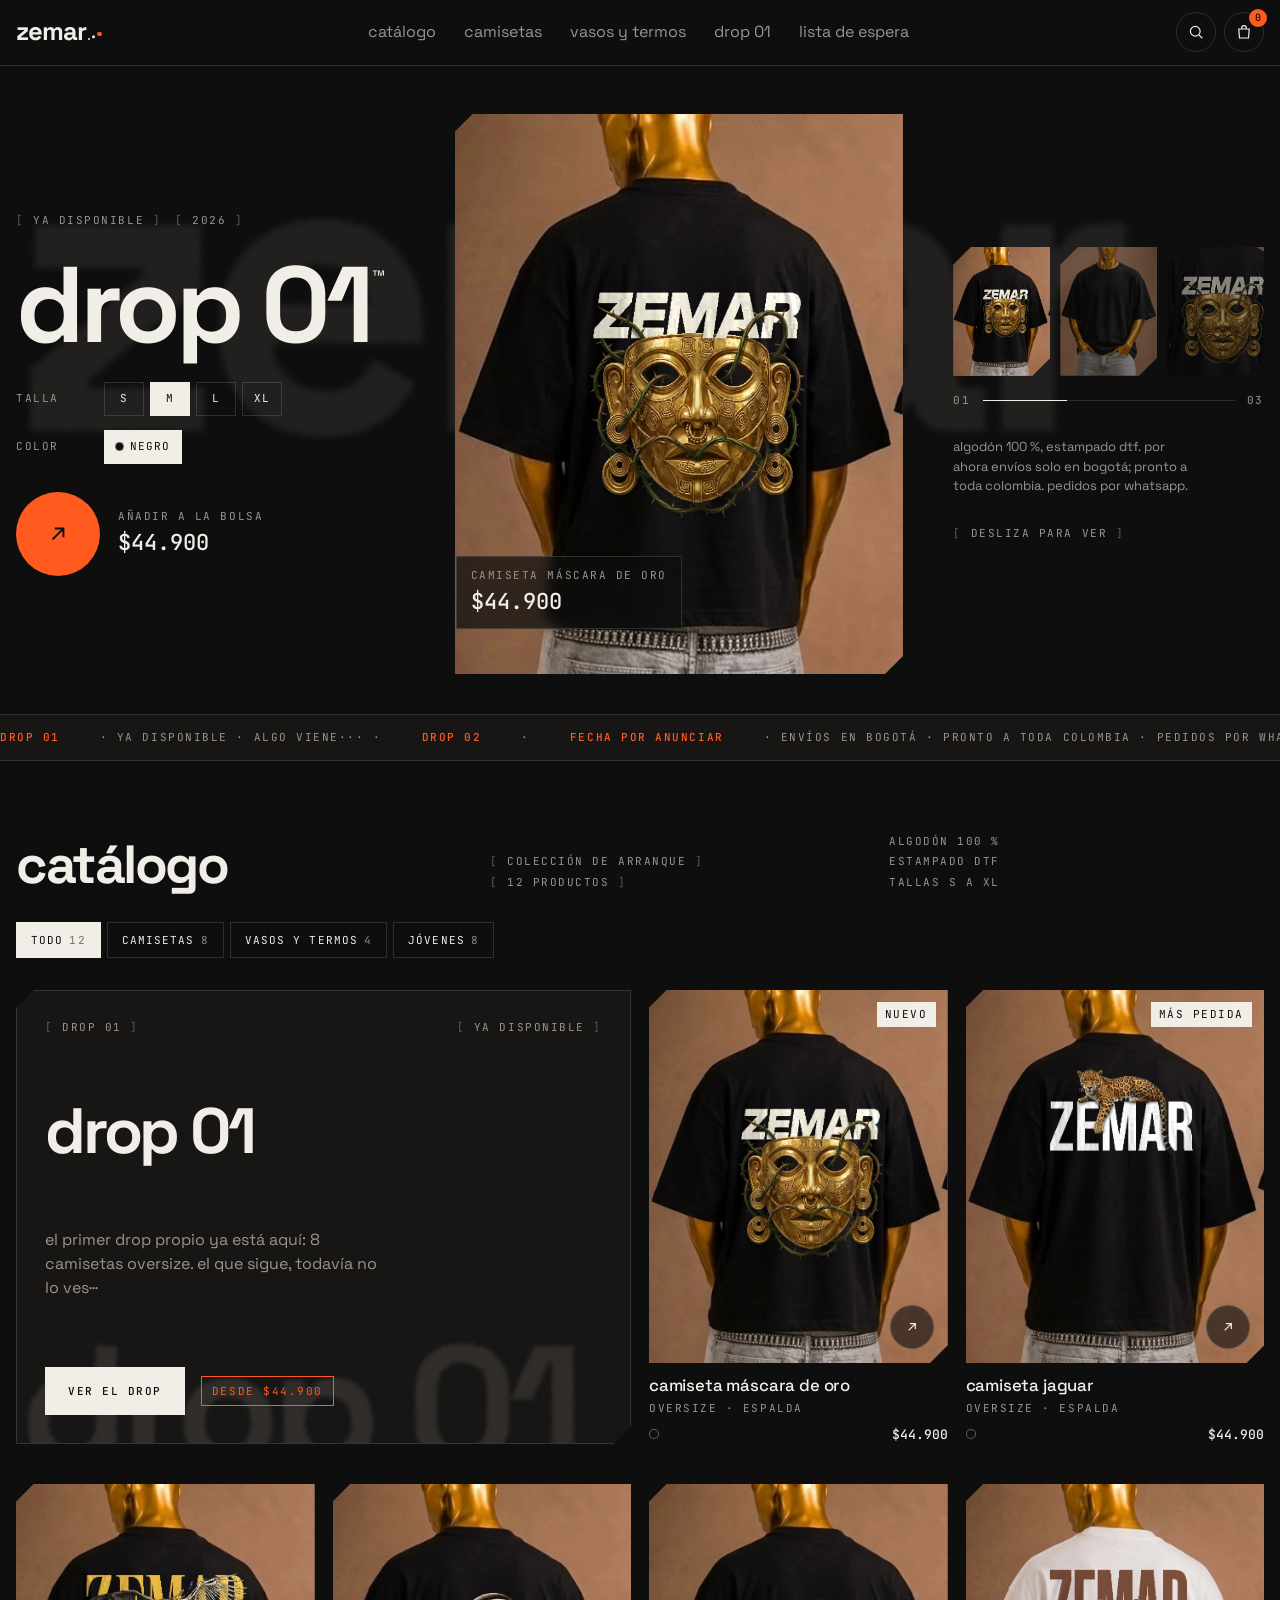
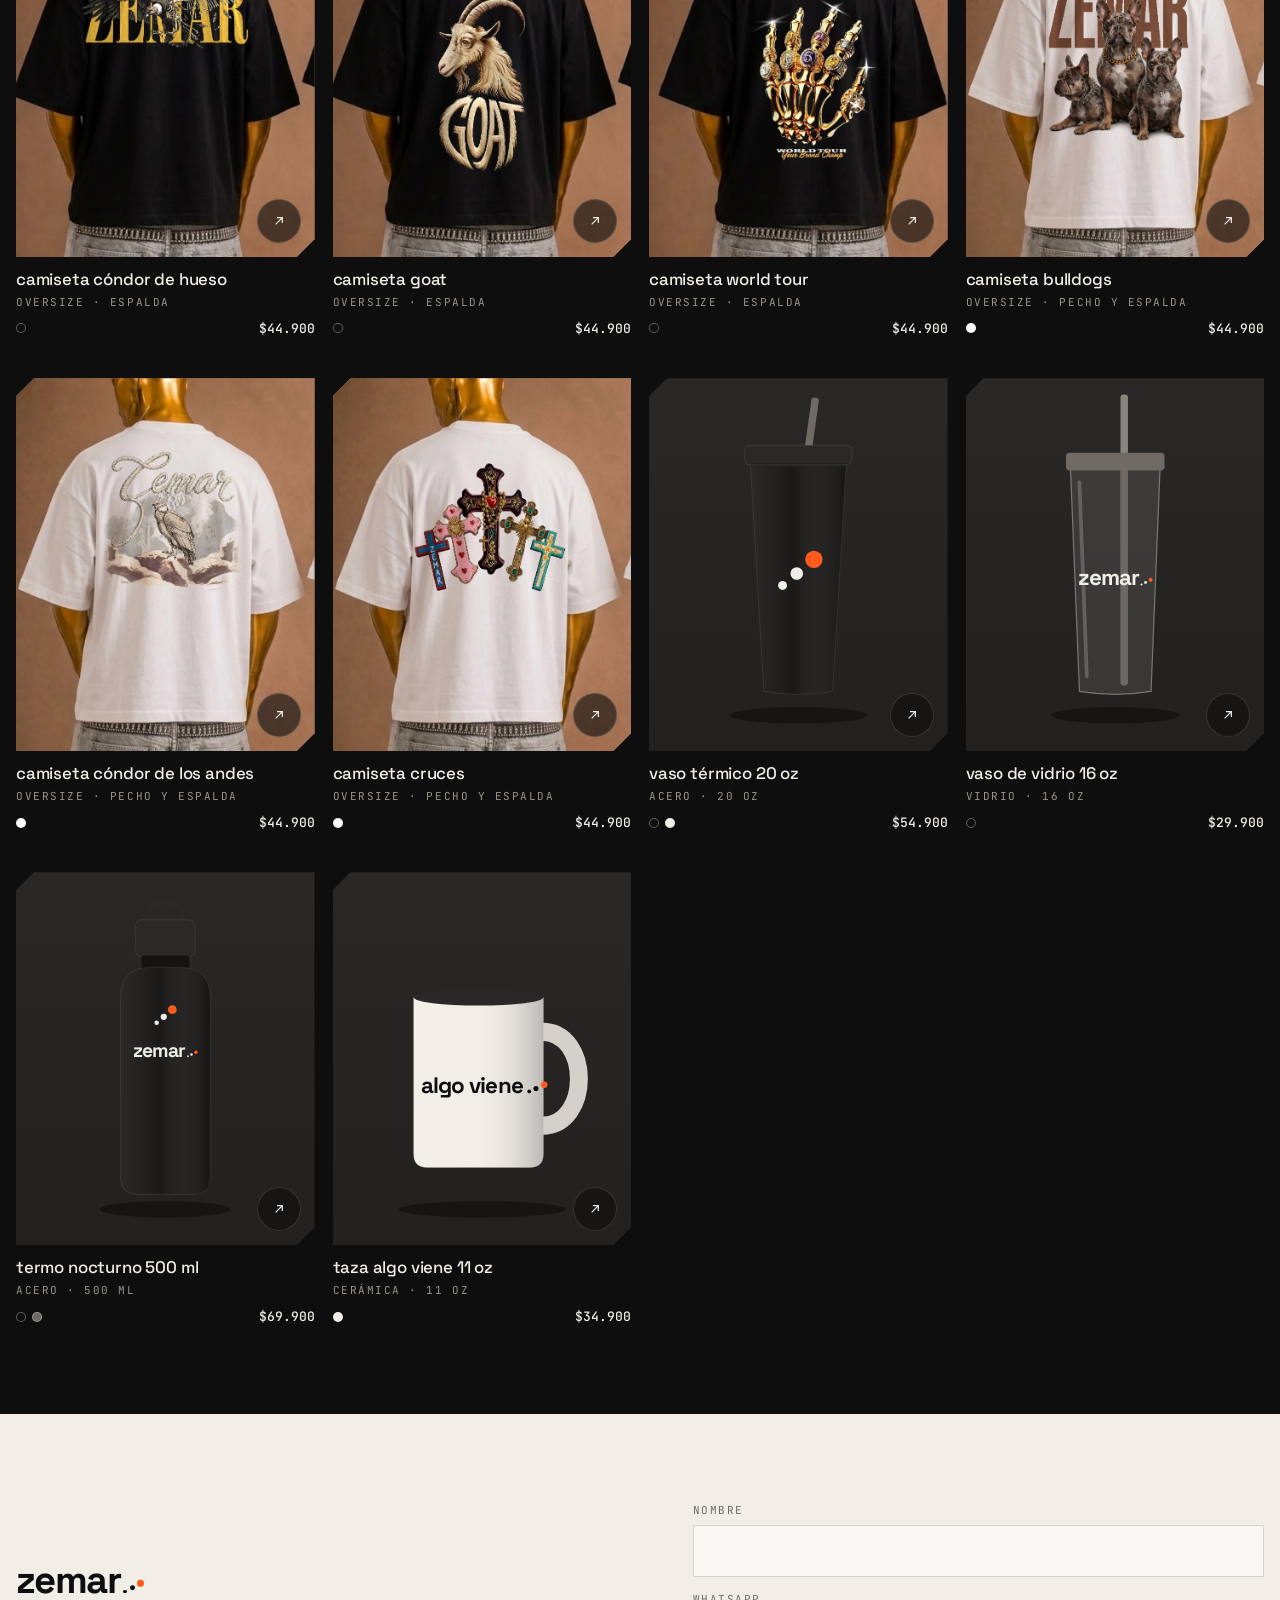
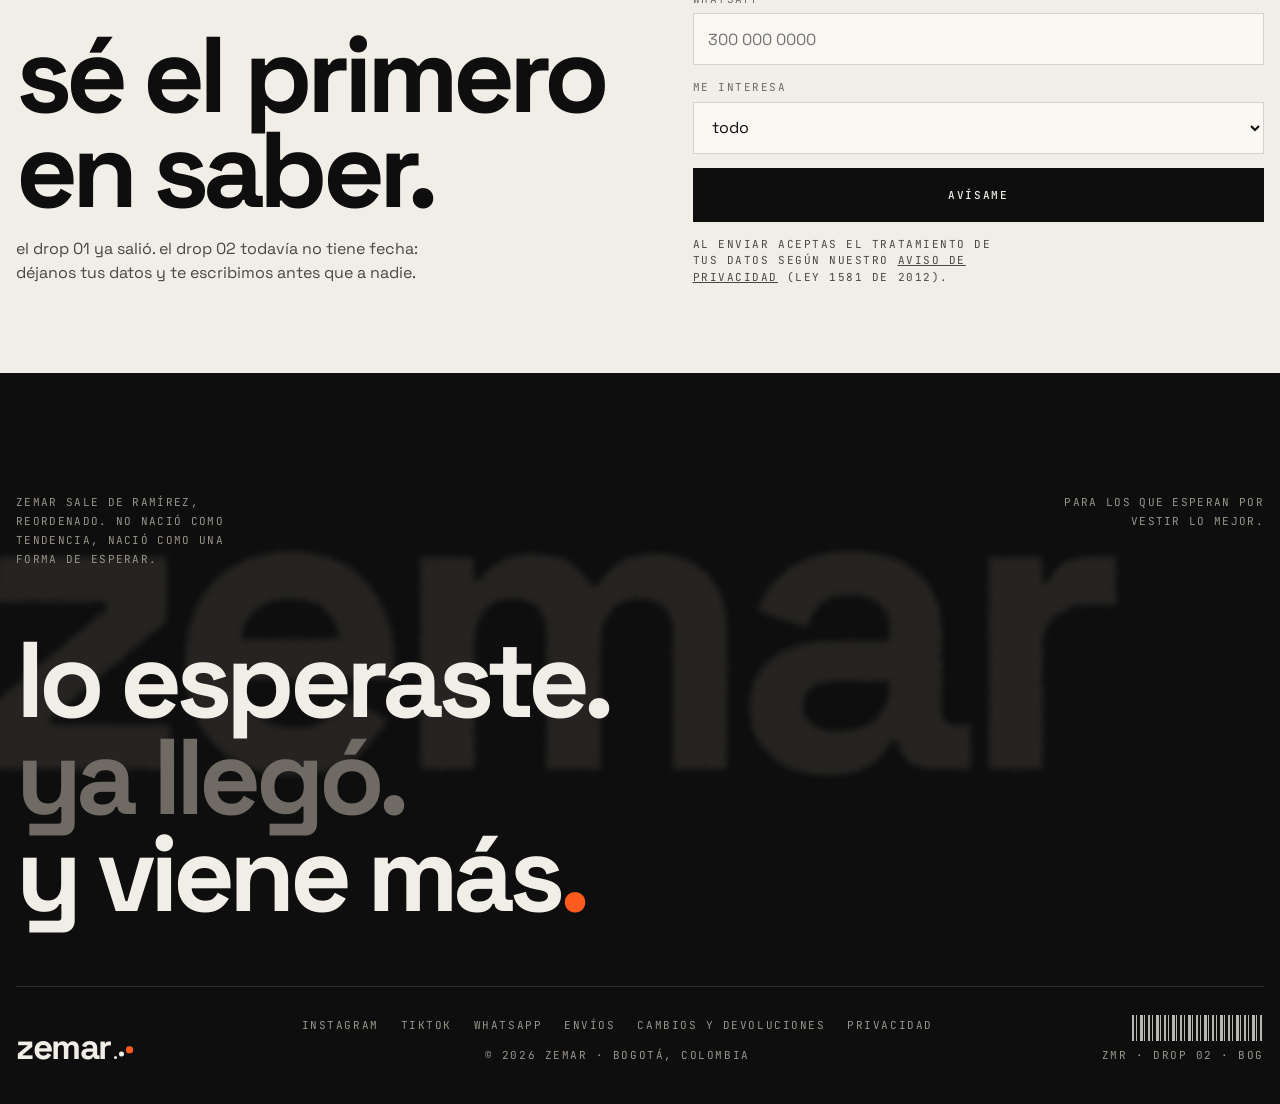
==== commit 6e310145: "Envíos solo en Bogotá por ahora La portada, la cinta, las meta y envios.html dicen que por ahora se " ====
--- a/index.html
+++ b/index.html
@@ -10,7 +10,7 @@
   <meta property="og:locale" content="es_CO">
   <meta property="og:site_name" content="ZEMAR">
   <meta property="og:title" content="ZEMAR — algo viene">
-  <meta property="og:description" content="drop 01 ya disponible: 8 camisetas oversize. el drop 02 viene. pedidos por whatsapp, envíos a toda colombia.">
+  <meta property="og:description" content="drop 01 ya disponible: 8 camisetas oversize. el drop 02 viene. pedidos por whatsapp, envíos en bogotá.">
   <link rel="icon" type="image/svg+xml" href="data:image/svg+xml,%3Csvg xmlns='http://www.w3.org/2000/svg' viewBox='0 0 32 32'%3E%3Ccircle cx='16' cy='16' r='16' fill='%230E0E0E'/%3E%3Ccircle cx='9.6' cy='20.6' r='2.3' fill='%23F1EEE7'/%3E%3Ccircle cx='15.4' cy='15.6' r='3.2' fill='%23F1EEE7'/%3E%3Ccircle cx='22.2' cy='9.6' r='4.3' fill='%23FF5B1F'/%3E%3C/svg%3E">
   <link rel="preconnect" href="https://fonts.googleapis.com">
   <link rel="preconnect" href="https://fonts.gstatic.com" crossorigin>
@@ -100,17 +100,17 @@
         <aside class="hero-side" aria-label="vistas de la camiseta">
           <div class="thumbs" id="heroThumbs" role="group" aria-label="vista"></div>
           <div class="counter mono"><span id="heroIdx">01</span><span class="bar"><span id="heroBar" style="width:33.33%"></span></span><span>03</span></div>
-          <p class="side-note">algodón 100 %, estampado dtf. envíos a toda colombia y pedidos por whatsapp.</p>
+          <p class="side-note">algodón 100 %, estampado dtf. por ahora envíos solo en bogotá; pronto a toda colombia. pedidos por whatsapp.</p>
           <span class="mono muted br">desliza para ver</span>
         </aside>
       </div>
     </section>
 
     <!-- ========== Cinta ========== -->
-    <div class="ticker mono" aria-label="drop 01 ya disponible. algo viene: drop 02, fecha por anunciar. envíos a toda colombia. pedidos por whatsapp. para niños, jóvenes y adultos.">
+    <div class="ticker mono" aria-label="drop 01 ya disponible. algo viene: drop 02, fecha por anunciar. envíos en bogotá, pronto a toda colombia. pedidos por whatsapp. para niños, jóvenes y adultos.">
       <div class="ticker-track" aria-hidden="true">
-        <span><b>DROP 01</b> · YA DISPONIBLE · algo viene··· · <b>DROP 02</b> · <b>FECHA POR ANUNCIAR</b> · ENVÍOS A TODA COLOMBIA · PEDIDOS POR WHATSAPP · NIÑOS · JÓVENES · ADULTOS ·</span>
-        <span><b>DROP 01</b> · YA DISPONIBLE · algo viene··· · <b>DROP 02</b> · <b>FECHA POR ANUNCIAR</b> · ENVÍOS A TODA COLOMBIA · PEDIDOS POR WHATSAPP · NIÑOS · JÓVENES · ADULTOS ·</span>
+        <span><b>DROP 01</b> · YA DISPONIBLE · algo viene··· · <b>DROP 02</b> · <b>FECHA POR ANUNCIAR</b> · ENVÍOS EN BOGOTÁ · PRONTO A TODA COLOMBIA · PEDIDOS POR WHATSAPP · NIÑOS · JÓVENES · ADULTOS ·</span>
+        <span><b>DROP 01</b> · YA DISPONIBLE · algo viene··· · <b>DROP 02</b> · <b>FECHA POR ANUNCIAR</b> · ENVÍOS EN BOGOTÁ · PRONTO A TODA COLOMBIA · PEDIDOS POR WHATSAPP · NIÑOS · JÓVENES · ADULTOS ·</span>
       </div>
     </div>
 
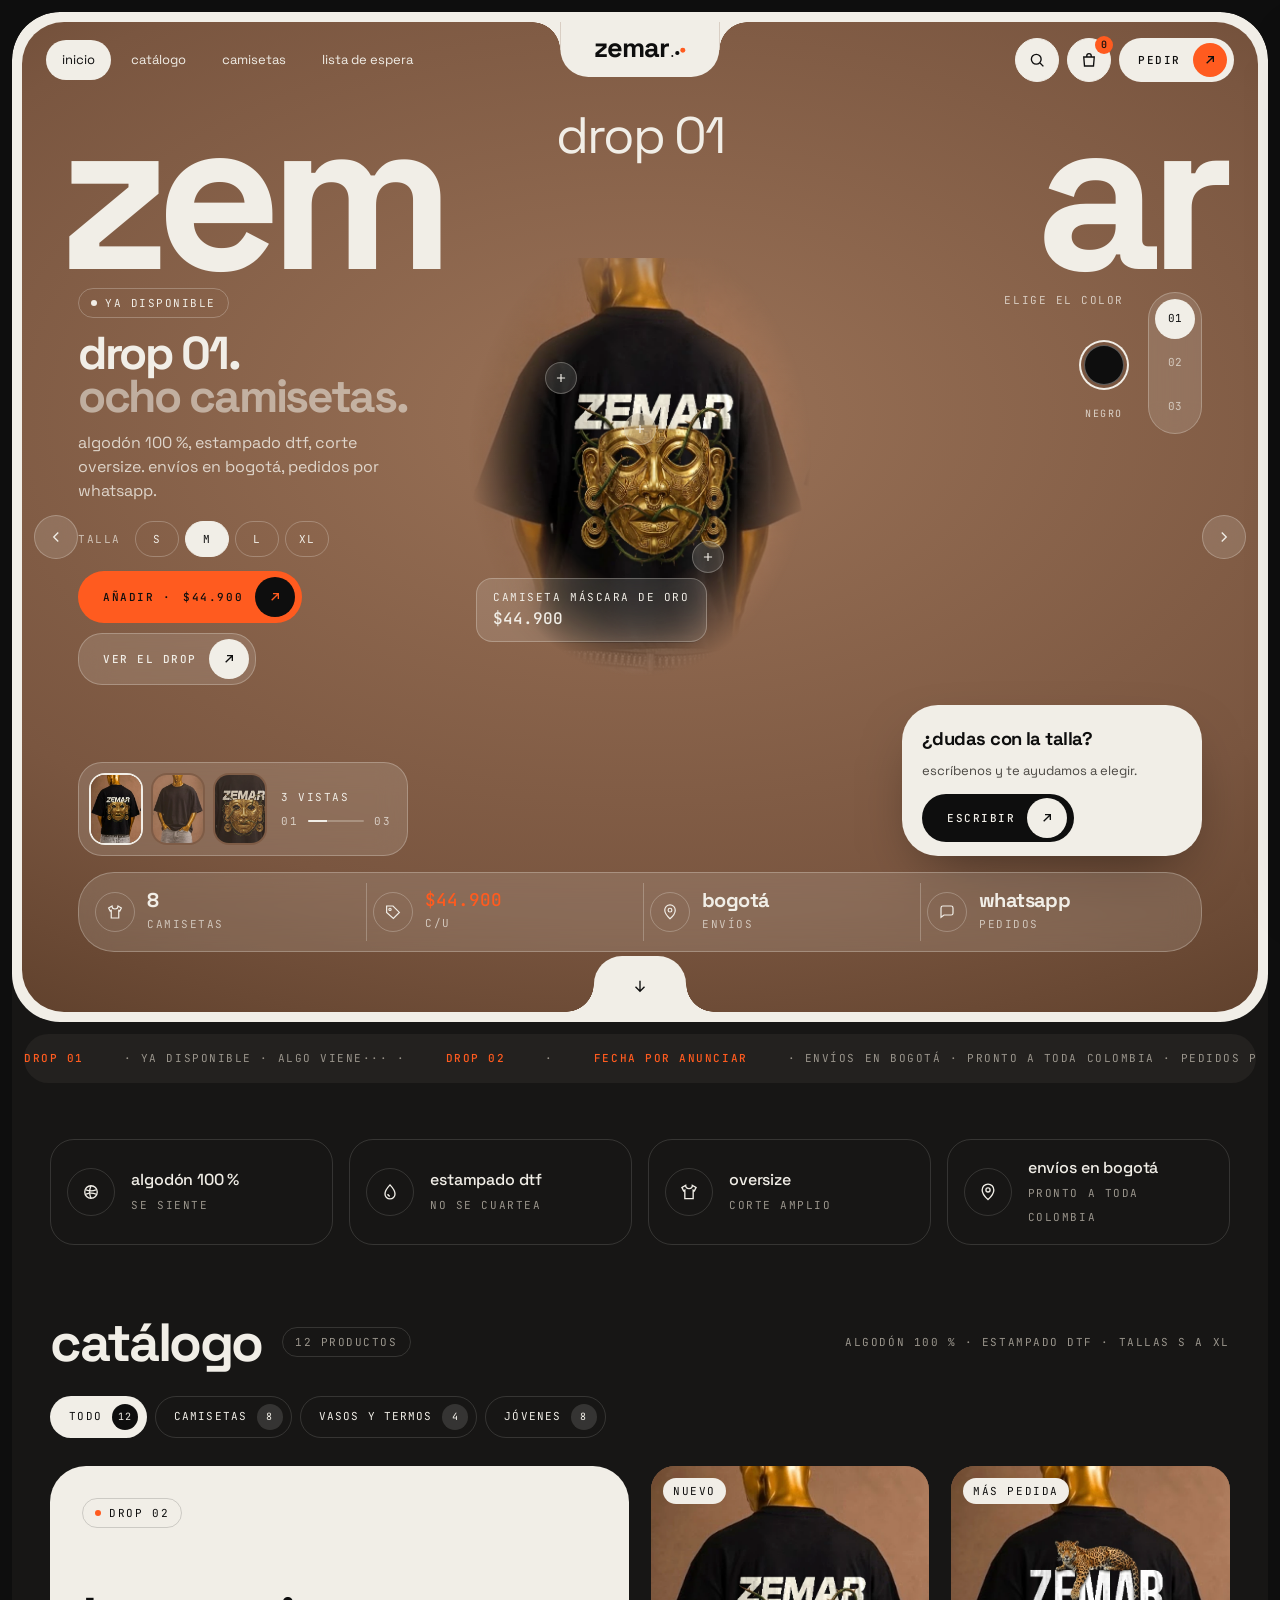
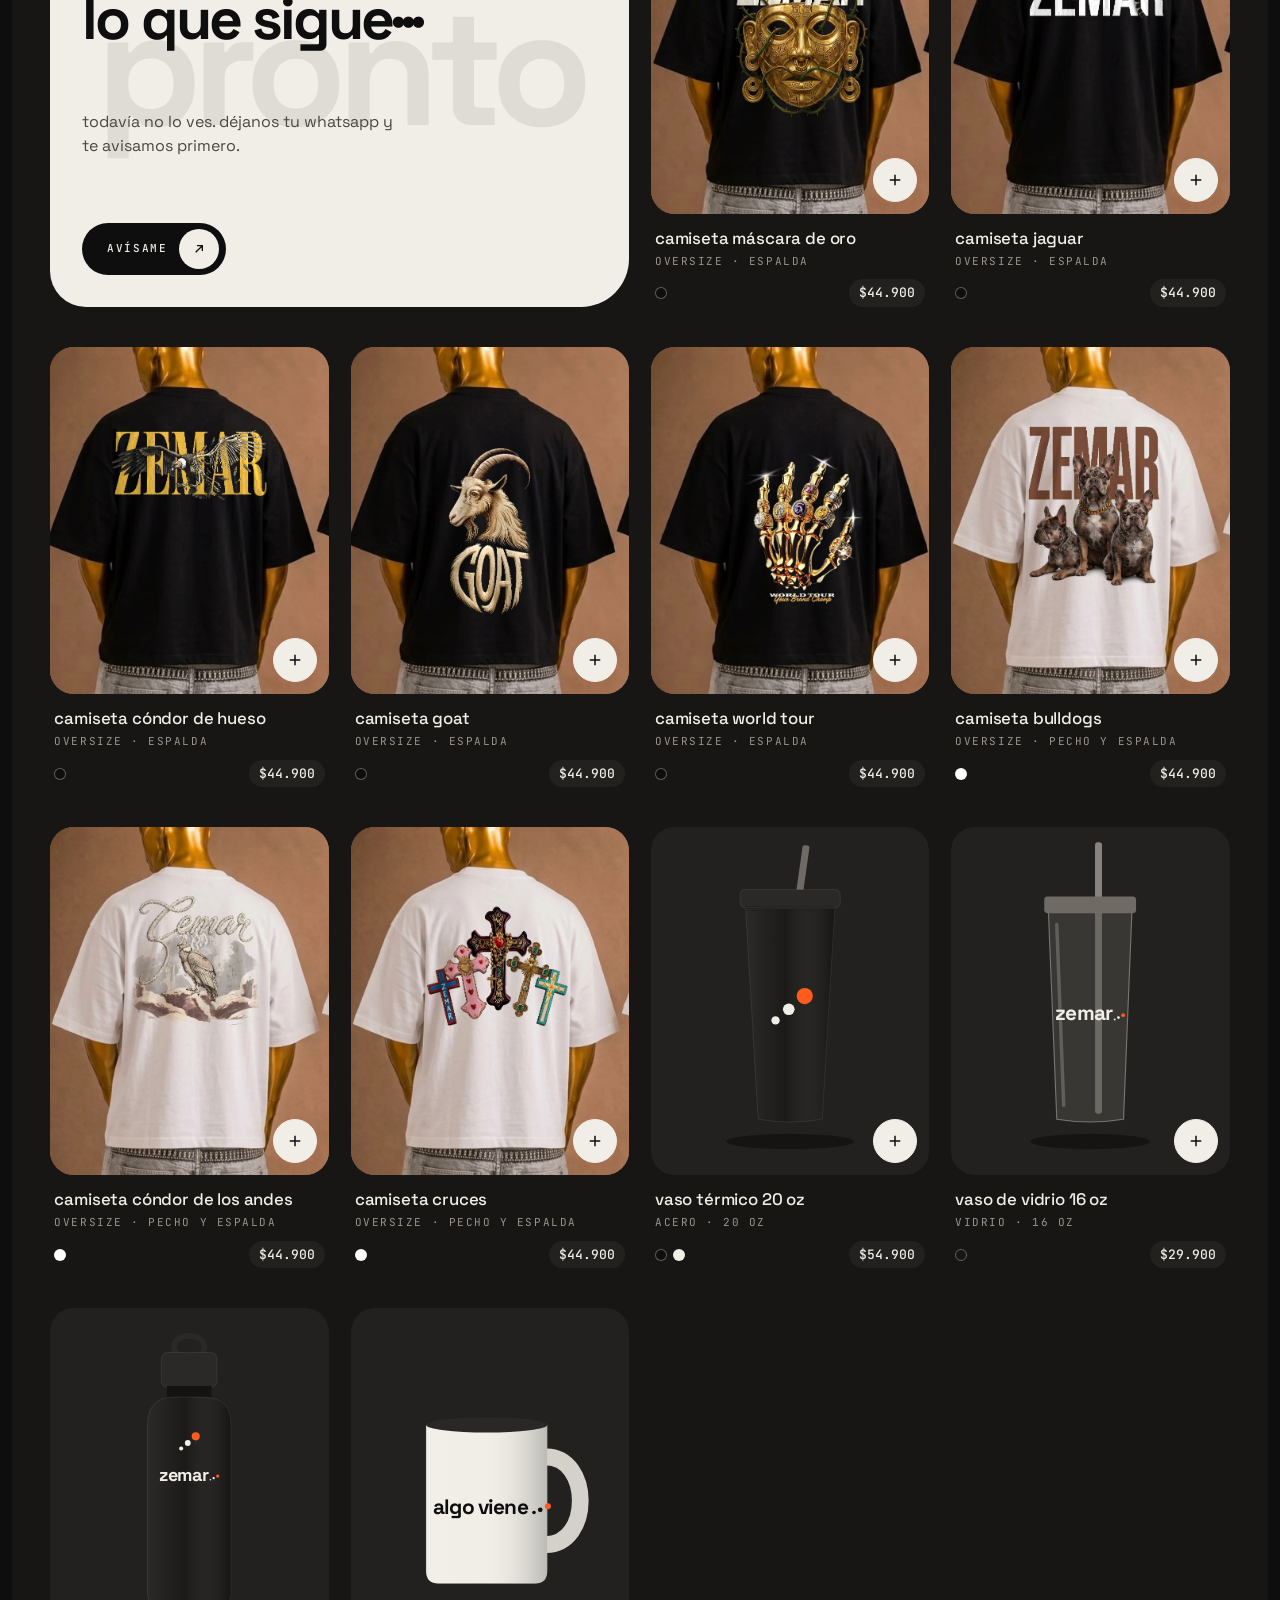
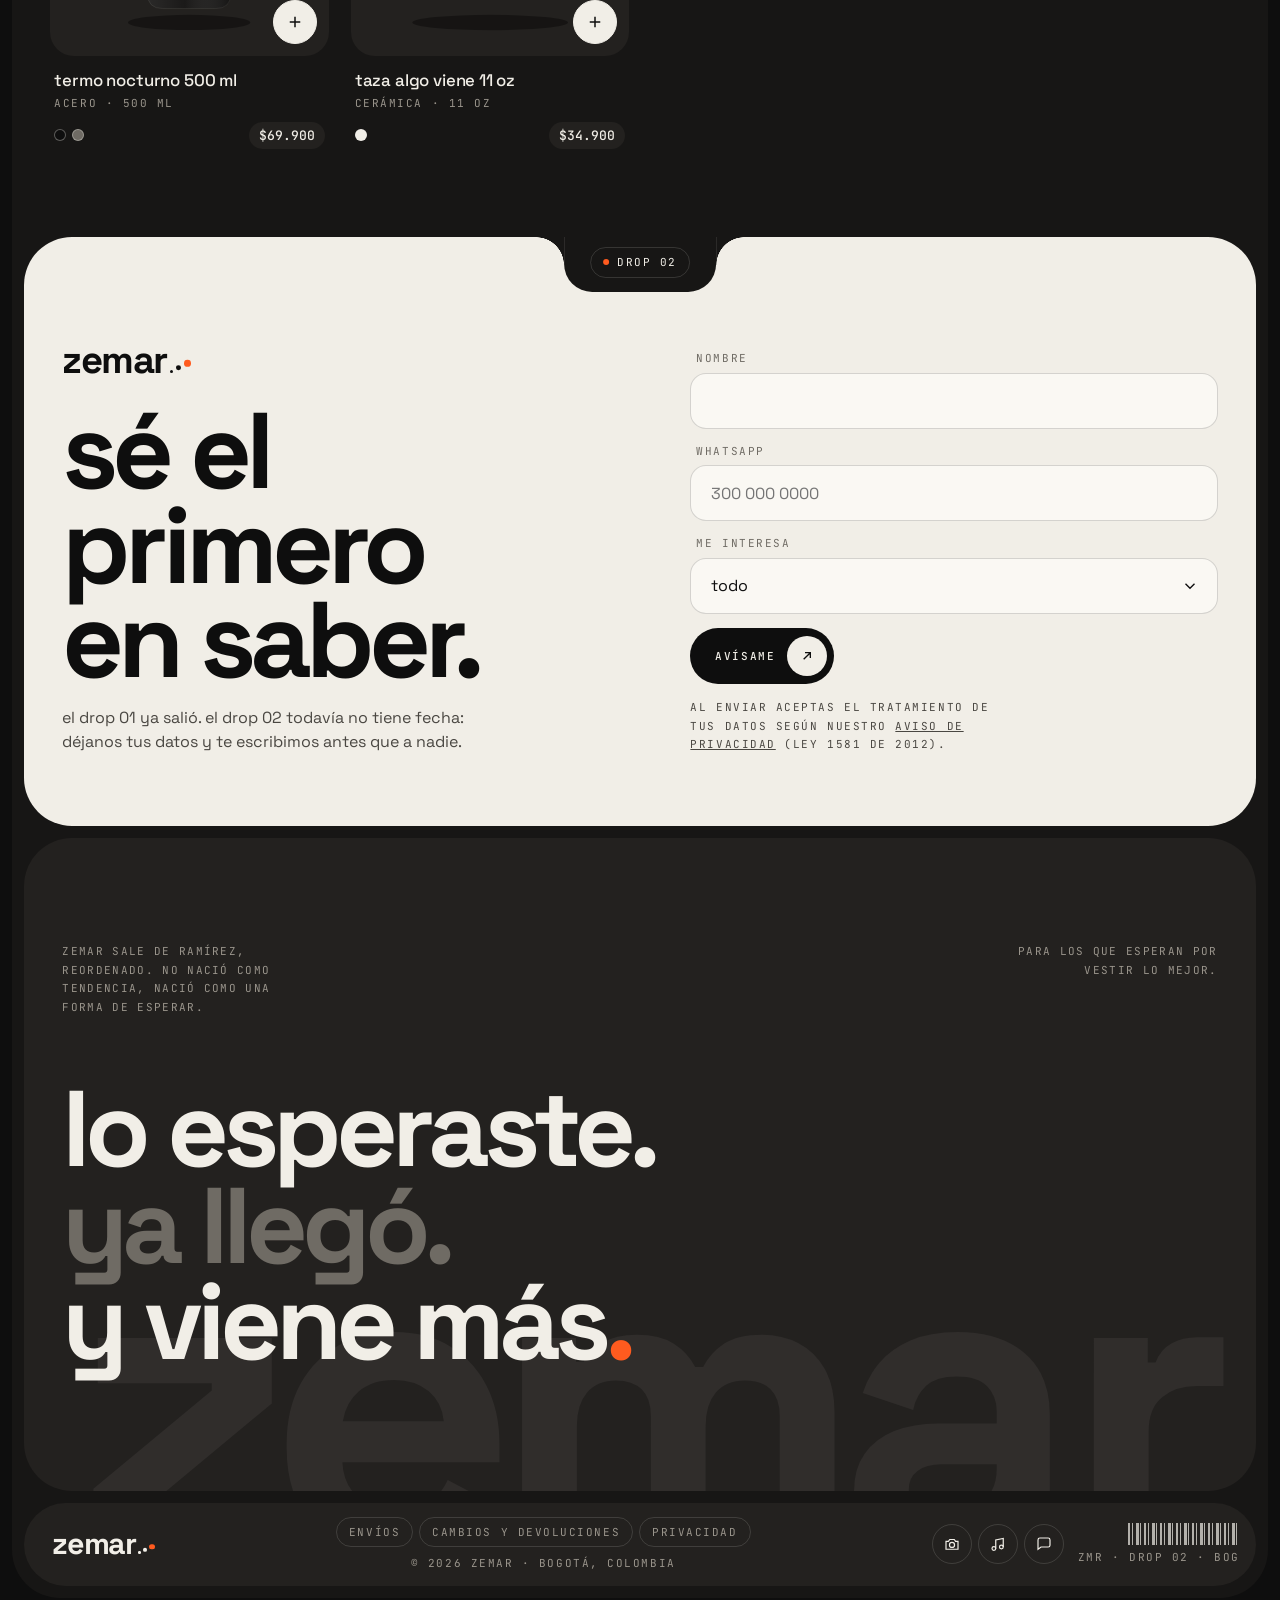
==== commit 81c5b34a: "Rediseño v2 "redondeado" Fuera las esquinas cortadas y el aerosol; entra una interfaz de píldoras, c" ====
--- a/index.html
+++ b/index.html
@@ -18,95 +18,147 @@
   <link rel="stylesheet" href="styles.css">
 </head>
 <body>
-
-  <!-- Filtro de aerosol compartido por todos los .spray -->
-  <svg width="0" height="0" style="position:absolute" aria-hidden="true" focusable="false">
-    <defs>
-      <filter id="aerosol" x="-10%" y="-30%" width="120%" height="160%">
-        <feTurbulence type="fractalNoise" baseFrequency="0.75" numOctaves="2" seed="7" result="ruido"/>
-        <feDisplacementMap in="SourceGraphic" in2="ruido" scale="18" xChannelSelector="R" yChannelSelector="G" result="corrido"/>
-        <feGaussianBlur in="corrido" stdDeviation="2.6"/>
-      </filter>
-    </defs>
-  </svg>
-
-  <!-- ========== Barra superior ========== -->
-  <header class="nav">
-    <div class="wrap">
-      <a href="#inicio" class="logo live" aria-label="zemar, ir al inicio">zemar<span class="dots" aria-hidden="true"><i></i><i></i><i></i></span></a>
+<div class="frame">
+
+  <!-- ========== B. Hero (con la nav flotando arriba) ========== -->
+  <section class="hero" id="inicio" aria-labelledby="heroTitle">
+
+    <!-- A. Nav -->
+    <header class="nav" id="nav">
+      <a href="#inicio" class="logo nav-logo" aria-label="zemar, ir al inicio">zemar<span class="dots" aria-hidden="true"><i></i><i></i><i></i></span></a>
       <ul class="nav-links">
-        <li><a href="#catalogo" data-filter="todo">catálogo</a></li>
+        <li><a href="#inicio" data-section="inicio" aria-current="true">inicio</a></li>
+        <li><a href="#catalogo" data-section="catalogo" data-filter="todo">catálogo</a></li>
         <li><a href="#catalogo" data-filter="camisetas">camisetas</a></li>
-        <li><a href="#catalogo" data-filter="vasos">vasos y termos</a></li>
-        <li><a href="#drop" data-filter="todo">drop 01</a></li>
-        <li><a href="#lista">lista de espera</a></li>
+        <li><a href="#lista" data-section="lista">lista de espera</a></li>
       </ul>
       <div class="nav-tools">
-        <button class="icon-btn" id="searchBtn" type="button" aria-label="buscar en el catálogo" aria-expanded="false" aria-controls="search">
-          <svg viewBox="0 0 24 24" fill="none" stroke="currentColor" stroke-width="1.6" aria-hidden="true"><circle cx="11" cy="11" r="6.5"/><path d="m16 16 4.5 4.5"/></svg>
-        </button>
-        <button class="icon-btn" id="bagBtn" type="button" aria-label="abrir bolsa" aria-controls="bag">
-          <svg viewBox="0 0 24 24" fill="none" stroke="currentColor" stroke-width="1.6" aria-hidden="true"><path d="M5 8h14l-1 12H6L5 8Z"/><path d="M9 8V6.5a3 3 0 0 1 6 0V8"/></svg>
+        <button class="icon-btn light" id="searchBtn" type="button" aria-label="buscar en el catálogo" aria-expanded="false" aria-controls="search">
+          <svg viewBox="0 0 24 24" fill="none" stroke="currentColor" stroke-width="1.8" aria-hidden="true"><circle cx="11" cy="11" r="6.5"/><path d="m16 16 4.5 4.5"/></svg>
+        </button>
+        <button class="icon-btn light" id="bagBtn" type="button" aria-label="abrir bolsa" aria-controls="bag">
+          <svg viewBox="0 0 24 24" fill="none" stroke="currentColor" stroke-width="1.8" aria-hidden="true"><path d="M5 8h14l-1 12H6L5 8Z"/><path d="M9 8V6.5a3 3 0 0 1 6 0V8"/></svg>
           <span class="bag-count" id="bagCount" aria-hidden="true">0</span>
         </button>
-      </div>
-    </div>
-    <div class="search" id="search">
-      <div class="wrap">
-        <label class="mono muted" for="searchInput">buscar</label>
-        <input id="searchInput" type="search" placeholder="camiseta, vaso, niños···" autocomplete="off" tabindex="-1">
-      </div>
-    </div>
-  </header>
-
-  <main id="inicio">
-
-    <!-- ========== Portada ========== -->
-    <section class="hero" aria-labelledby="heroTitle">
-      <svg class="spray" viewBox="0 0 1200 420" aria-hidden="true">
-        <text x="600" y="330" text-anchor="middle" font-size="390" fill="#6F6B64" opacity=".2" filter="url(#aerosol)">zemar</text>
-      </svg>
-      <div class="wrap">
-        <div class="hero-copy">
-          <div class="hero-tags mono"><span class="br">ya disponible</span><span class="br">2026</span></div>
-          <h1 id="heroTitle">drop 01<sup>™</sup></h1>
-
-          <div class="pick">
-            <span class="mono">talla</span>
-            <div class="opts" id="heroSizes" role="group" aria-label="talla"></div>
-            <span class="mono">color</span>
-            <div class="opts" id="heroColors" role="group" aria-label="color"></div>
-          </div>
-
-          <div class="buy">
-            <button class="buy-btn" id="heroBuy" type="button" aria-label="añadir camiseta máscara de oro a la bolsa">
-              <svg viewBox="0 0 24 24" fill="none" stroke="currentColor" stroke-width="1.8" aria-hidden="true"><path d="M7 17 17 7M9 7h8v8"/></svg>
-            </button>
-            <div class="buy-text">
-              <span class="mono muted">añadir a la bolsa</span>
-              <span class="price" id="heroPrice">$44.900</span>
-            </div>
-          </div>
-        </div>
-
-        <div class="hero-stage">
+        <button class="btn btn-arrow pedir" id="navOrder" type="button">pedir
+          <span class="arrow go" aria-hidden="true"><svg viewBox="0 0 24 24" fill="none" stroke="currentColor" stroke-width="2"><path d="M7 17 17 7M9 7h8v8"/></svg></span>
+        </button>
+        <button class="icon-btn light menu-btn" id="menuBtn" type="button" aria-label="abrir menú" aria-controls="menu" aria-expanded="false">
+          <svg viewBox="0 0 24 24" fill="none" stroke="currentColor" stroke-width="1.8" aria-hidden="true"><path d="M4 9h16M4 15h16"/></svg>
+        </button>
+      </div>
+      <div class="search" id="search">
+        <label class="sr-only" for="searchInput">buscar en el catálogo</label>
+        <input id="searchInput" type="search" placeholder="camiseta, jaguar, vaso···" autocomplete="off" tabindex="-1">
+      </div>
+    </header>
+
+    <div class="hero-panel">
+      <div class="notch top">
+        <a href="#inicio" class="logo live" aria-label="zemar, inicio">zemar<span class="dots" aria-hidden="true"><i></i><i></i><i></i></span></a>
+      </div>
+
+      <!-- palabra gigante partida alrededor de la camiseta -->
+      <div class="giant" id="giant" aria-hidden="true">
+        <span class="word l">zem</span>
+        <span class="over">drop 01</span>
+        <span class="word r">ar</span>
+      </div>
+
+      <div class="hero-head">
+        <span class="pill"><span class="dot"></span>ya disponible</span>
+        <h1 id="heroTitle">drop 01.<span class="tono">ocho camisetas.</span></h1>
+        <p class="hero-lead">algodón 100 %, estampado dtf, corte oversize. envíos en bogotá, pedidos por whatsapp.</p>
+      </div>
+
+      <div class="hero-stage" id="heroStageWrap">
+        <div class="stage-box">
           <div id="heroStage"></div>
-          <div class="stage-label">
-            <span class="mono muted">camiseta máscara de oro</span>
+          <div class="hotspots" id="heroHotspots"></div>
+          <div class="stage-label glass">
+            <span class="mono">camiseta máscara de oro</span>
             <span class="price" id="heroChipPrice">$44.900</span>
           </div>
         </div>
-
-        <aside class="hero-side" aria-label="vistas de la camiseta">
+      </div>
+
+      <div class="hero-side">
+        <div class="colors">
+          <span class="mono">elige el color</span>
+          <div class="opts swatches-pick" id="heroColors" role="group" aria-label="color"></div>
+        </div>
+        <div class="capsule glass" id="heroCapsule" role="group" aria-label="vista"></div>
+      </div>
+
+      <div class="hero-buy">
+        <div class="pick-row">
+          <span class="mono">talla</span>
+          <div class="opts" id="heroSizes" role="group" aria-label="talla"></div>
+        </div>
+        <div class="hero-actions">
+          <button class="btn go btn-arrow" id="heroBuy" type="button" aria-label="añadir camiseta máscara de oro a la bolsa">añadir · <span id="heroPrice">$44.900</span>
+            <span class="arrow" aria-hidden="true"><svg viewBox="0 0 24 24" fill="none" stroke="currentColor" stroke-width="2"><path d="M7 17 17 7M9 7h8v8"/></svg></span>
+          </button>
+          <a class="btn glass btn-arrow" href="#catalogo" data-filter="camisetas">ver el drop
+            <span class="arrow" aria-hidden="true"><svg viewBox="0 0 24 24" fill="none" stroke="currentColor" stroke-width="2"><path d="M7 17 17 7M9 7h8v8"/></svg></span>
+          </a>
+        </div>
+      </div>
+
+      <button class="icon-btn side-arrow prev" id="heroPrev" type="button" aria-label="vista anterior">
+        <svg viewBox="0 0 24 24" fill="none" stroke="currentColor" stroke-width="1.8" aria-hidden="true"><path d="m15 6-6 6 6 6"/></svg>
+      </button>
+      <button class="icon-btn side-arrow next" id="heroNext" type="button" aria-label="vista siguiente">
+        <svg viewBox="0 0 24 24" fill="none" stroke="currentColor" stroke-width="1.8" aria-hidden="true"><path d="m9 6 6 6-6 6"/></svg>
+      </button>
+
+      <div class="hero-bottom">
+        <div class="views-card glass">
           <div class="thumbs" id="heroThumbs" role="group" aria-label="vista"></div>
-          <div class="counter mono"><span id="heroIdx">01</span><span class="bar"><span id="heroBar" style="width:33.33%"></span></span><span>03</span></div>
-          <p class="side-note">algodón 100 %, estampado dtf. por ahora envíos solo en bogotá; pronto a toda colombia. pedidos por whatsapp.</p>
-          <span class="mono muted br">desliza para ver</span>
+          <div class="views-meta">
+            <span class="mono">3 vistas</span>
+            <div class="counter mono"><span id="heroIdx">01</span><span class="bar"><span id="heroBar" style="width:33.33%"></span></span><span>03</span></div>
+          </div>
+        </div>
+
+        <div class="stats glass" role="list" aria-label="el drop en cifras">
+          <div class="stat" role="listitem">
+            <span class="ic" aria-hidden="true"><svg viewBox="0 0 24 24" fill="none" stroke="currentColor" stroke-width="1.6"><path d="M8 4 3.5 6.5 5.5 10.5 7 9.8V20h10V9.8l1.5.7 2-4L16 4a4 4 0 0 1-8 0Z"/></svg></span>
+            <div><b id="statTees">8</b><span class="mono">camisetas</span></div>
+          </div>
+          <div class="stat" role="listitem">
+            <span class="ic" aria-hidden="true"><svg viewBox="0 0 24 24" fill="none" stroke="currentColor" stroke-width="1.6"><path d="M3.5 12.5V4h8.5l8.5 8.5-8 8-9-8Z"/><circle cx="8" cy="8.5" r="1.5"/></svg></span>
+            <div><b class="drop" id="statPrice">$44.900</b><span class="mono">c/u</span></div>
+          </div>
+          <div class="stat" role="listitem">
+            <span class="ic" aria-hidden="true"><svg viewBox="0 0 24 24" fill="none" stroke="currentColor" stroke-width="1.6"><path d="M12 21s-7-6.2-7-11.5a7 7 0 0 1 14 0C19 14.8 12 21 12 21Z"/><circle cx="12" cy="9.5" r="2.5"/></svg></span>
+            <div><b>bogotá</b><span class="mono">envíos</span></div>
+          </div>
+          <div class="stat" role="listitem">
+            <span class="ic" aria-hidden="true"><svg viewBox="0 0 24 24" fill="none" stroke="currentColor" stroke-width="1.6"><path d="M4 19V6.5A2.5 2.5 0 0 1 6.5 4h11A2.5 2.5 0 0 1 20 6.5v7a2.5 2.5 0 0 1-2.5 2.5H8L4 19Z"/></svg></span>
+            <div><b>whatsapp</b><span class="mono">pedidos</span></div>
+          </div>
+        </div>
+
+        <aside class="wa-card" aria-labelledby="waTitle">
+          <h3 id="waTitle">¿dudas con la talla?</h3>
+          <p>escríbenos y te ayudamos a elegir.</p>
+          <button class="btn dark btn-arrow" type="button" data-wa-talla>escribir
+            <span class="arrow" aria-hidden="true"><svg viewBox="0 0 24 24" fill="none" stroke="currentColor" stroke-width="2"><path d="M7 17 17 7M9 7h8v8"/></svg></span>
+          </button>
         </aside>
       </div>
-    </section>
-
-    <!-- ========== Cinta ========== -->
+
+      <div class="notch bottom">
+        <a href="#beneficios" aria-label="bajar a los beneficios">
+          <svg viewBox="0 0 24 24" fill="none" stroke="currentColor" stroke-width="1.8" aria-hidden="true"><path d="M12 5v14m-6-6 6 6 6-6"/></svg>
+        </a>
+      </div>
+    </div>
+  </section>
+
+  <main>
+    <!-- ========== C. Cinta ========== -->
     <div class="ticker mono" aria-label="drop 01 ya disponible. algo viene: drop 02, fecha por anunciar. envíos en bogotá, pronto a toda colombia. pedidos por whatsapp. para niños, jóvenes y adultos.">
       <div class="ticker-track" aria-hidden="true">
         <span><b>DROP 01</b> · YA DISPONIBLE · algo viene··· · <b>DROP 02</b> · <b>FECHA POR ANUNCIAR</b> · ENVÍOS EN BOGOTÁ · PRONTO A TODA COLOMBIA · PEDIDOS POR WHATSAPP · NIÑOS · JÓVENES · ADULTOS ·</span>
@@ -114,50 +166,62 @@
       </div>
     </div>
 
-    <!-- ========== Catálogo ========== -->
+    <!-- ========== D. Beneficios ========== -->
+    <section class="benefits" id="beneficios" aria-label="lo que tiene cada camiseta">
+      <div class="wrap">
+        <div class="benefit">
+          <span class="ic" aria-hidden="true"><svg viewBox="0 0 24 24" fill="none" stroke="currentColor" stroke-width="1.6"><circle cx="12" cy="12" r="7.5"/><path d="M6 9.5c3.5 1.4 8.5 1.4 12 0M6 14.5c3.5-1.4 8.5-1.4 12 0M12 4.5c-2 4.5-2 10.5 0 15"/></svg></span>
+          <div><h3>algodón 100 %</h3><span class="mono">se siente</span></div>
+        </div>
+        <div class="benefit">
+          <span class="ic" aria-hidden="true"><svg viewBox="0 0 24 24" fill="none" stroke="currentColor" stroke-width="1.6"><path d="M12 3.5s6 6.4 6 10.8a6 6 0 0 1-12 0C6 9.9 12 3.5 12 3.5Z"/><path d="M9.5 14.5a2.5 2.5 0 0 0 2.5 2.5"/></svg></span>
+          <div><h3>estampado dtf</h3><span class="mono">no se cuartea</span></div>
+        </div>
+        <div class="benefit">
+          <span class="ic" aria-hidden="true"><svg viewBox="0 0 24 24" fill="none" stroke="currentColor" stroke-width="1.6"><path d="M8 4 3.5 6.5 5.5 10.5 7 9.8V20h10V9.8l1.5.7 2-4L16 4a4 4 0 0 1-8 0Z"/></svg></span>
+          <div><h3>oversize</h3><span class="mono">corte amplio</span></div>
+        </div>
+        <div class="benefit">
+          <span class="ic" aria-hidden="true"><svg viewBox="0 0 24 24" fill="none" stroke="currentColor" stroke-width="1.6"><path d="M12 21s-7-6.2-7-11.5a7 7 0 0 1 14 0C19 14.8 12 21 12 21Z"/><circle cx="12" cy="9.5" r="2.5"/></svg></span>
+          <div><h3>envíos en bogotá</h3><span class="mono">pronto a toda colombia</span></div>
+        </div>
+      </div>
+    </section>
+
+    <!-- ========== E. Catálogo ========== -->
     <section class="catalog" id="catalogo" aria-labelledby="catTitle">
       <div class="wrap">
         <div class="cat-head">
           <h2 id="catTitle">catálogo</h2>
-          <div class="stack mono">
-            <span class="br">colección de arranque</span>
-            <span class="br" id="catCount">12 productos</span>
-          </div>
-          <div class="stack mono">
-            <span>algodón 100 %</span>
-            <span>estampado dtf</span>
-            <span>tallas s a xl</span>
-          </div>
+          <span class="pill" id="catCount">12 productos</span>
+          <span class="spec mono">algodón 100 % · estampado dtf · tallas s a xl</span>
         </div>
 
         <div class="filters" id="filters" role="group" aria-label="filtrar catálogo"></div>
 
         <div class="grid" id="grid">
+          <!-- DROP 02: lo que sigue (estilo ref-8) -->
           <article class="feature" id="drop" aria-labelledby="dropTitle">
-            <svg class="spray" viewBox="0 0 900 300" aria-hidden="true">
-              <text x="450" y="240" text-anchor="middle" font-size="250" fill="#6F6B64" opacity=".28" filter="url(#aerosol)">drop 01</text>
-            </svg>
-            <div class="feature-top mono"><span class="br">drop 01</span><span class="br">ya disponible</span></div>
-            <div>
-              <h3 id="dropTitle">drop 01</h3>
-            </div>
-            <p>el primer drop propio ya está aquí: 8 camisetas oversize. el que sigue, todavía no lo ves···</p>
-            <div class="row">
-              <a class="btn" href="#catalogo" data-filter="camisetas">ver el drop</a>
-              <span class="date-chip mono">desde $44.900</span>
-            </div>
+            <span class="ghost-word" aria-hidden="true">pronto</span>
+            <span class="pill"><span class="dot go"></span>drop 02</span>
+            <h3 id="dropTitle">lo que sigue···</h3>
+            <p>todavía no lo ves. déjanos tu whatsapp y te avisamos primero.</p>
+            <a class="btn dark btn-arrow" href="#lista">avísame
+              <span class="arrow" aria-hidden="true"><svg viewBox="0 0 24 24" fill="none" stroke="currentColor" stroke-width="2"><path d="M7 17 17 7M9 7h8v8"/></svg></span>
+            </a>
           </article>
           <!-- las tarjetas de producto se pintan desde PRODUCTS en script.js -->
         </div>
       </div>
     </section>
 
-    <!-- ========== Lista de espera ========== -->
+    <!-- ========== H. Lista de espera ========== -->
     <section class="wait" id="lista" aria-labelledby="waitTitle">
+      <div class="notch top"><span class="pill"><span class="dot go"></span>drop 02</span></div>
       <div class="wrap">
         <div>
-          <span class="logo live" style="font-size:2.4rem" aria-hidden="true">zemar<span class="dots"><i></i><i></i><i></i></span></span>
-          <h2 id="waitTitle" style="margin-top:28px">sé el primero en saber.</h2>
+          <span class="logo live" aria-hidden="true">zemar<span class="dots"><i></i><i></i><i></i></span></span>
+          <h2 id="waitTitle">sé el primero en saber.</h2>
           <p>el drop 01 ya salió. el drop 02 todavía no tiene fecha: déjanos tus datos y te escribimos antes que a nadie.</p>
         </div>
         <form id="waitForm" novalidate>
@@ -177,99 +241,140 @@
               <option value="todo" selected>todo</option>
             </select>
           </div>
-          <button class="btn" type="submit">avísame</button>
+          <button class="btn dark btn-arrow" type="submit">avísame
+            <span class="arrow" aria-hidden="true"><svg viewBox="0 0 24 24" fill="none" stroke="currentColor" stroke-width="2"><path d="M7 17 17 7M9 7h8v8"/></svg></span>
+          </button>
           <p class="form-note mono" id="waitNote">al enviar aceptas el tratamiento de tus datos según nuestro <a href="privacidad.html">aviso de privacidad</a> (ley 1581 de 2012).</p>
         </form>
       </div>
     </section>
 
-    <!-- ========== Cierre ========== -->
+    <!-- ========== I. Cierre ========== -->
     <section class="closing" aria-labelledby="closeTitle">
-      <svg class="spray" viewBox="0 0 1200 420" aria-hidden="true">
-        <text x="600" y="330" text-anchor="middle" font-size="400" fill="#6F6B64" opacity=".24" filter="url(#aerosol)">zemar</text>
-      </svg>
+      <span class="solid-word" aria-hidden="true">zemar</span>
       <div class="wrap">
         <div class="closing-mid">
           <p>zemar sale de ramírez, reordenado. no nació como tendencia, nació como una forma de esperar.</p>
           <p>para los que esperan por vestir lo mejor.</p>
         </div>
         <h2 id="closeTitle">lo esperaste.<br><em>ya llegó.</em><br>y viene más<span class="o">.</span></h2>
-
-        <footer class="foot">
-          <a href="#inicio" class="logo" aria-label="zemar, volver arriba">zemar<span class="dots" aria-hidden="true"><i></i><i></i><i></i></span></a>
-          <div style="display:grid;gap:14px;justify-items:center">
-            <ul class="mono">
-              <!-- usuarios de redes pendientes de confirmar -->
-              <li><a href="https://www.instagram.com/zemar" target="_blank" rel="noopener">instagram</a></li>
-              <li><a href="https://www.tiktok.com/@zemar" target="_blank" rel="noopener">tiktok</a></li>
-              <li><a href="https://wa.me/573228913539" id="footWa" target="_blank" rel="noopener">whatsapp</a></li>
-              <li><a href="envios.html">envíos</a></li>
-              <li><a href="envios.html#cambios">cambios y devoluciones</a></li>
-              <li><a href="privacidad.html">privacidad</a></li>
-            </ul>
-            <span class="mono">© 2026 ZEMAR · Bogotá, Colombia</span>
-          </div>
-          <div class="tag-code">
-            <span class="barcode" aria-hidden="true"></span>
-            <span class="mono">ZMR · DROP 02 · BOG</span>
-          </div>
-        </footer>
       </div>
     </section>
   </main>
 
-  <!-- ========== Ficha de producto ========== -->
-  <dialog class="sheet" id="sheet" aria-labelledby="sheetTitle">
-    <button class="sheet-close icon-btn" type="button" id="sheetClose" aria-label="cerrar ficha">
-      <svg viewBox="0 0 24 24" fill="none" stroke="currentColor" stroke-width="1.6" aria-hidden="true"><path d="M6 6l12 12M18 6 6 18"/></svg>
+  <footer class="foot">
+    <a href="#inicio" class="logo" aria-label="zemar, volver arriba">zemar<span class="dots" aria-hidden="true"><i></i><i></i><i></i></span></a>
+    <div class="foot-mid">
+      <ul class="mono">
+        <li><a href="envios.html">envíos</a></li>
+        <li><a href="envios.html#cambios">cambios y devoluciones</a></li>
+        <li><a href="privacidad.html">privacidad</a></li>
+      </ul>
+      <span class="mono">© 2026 ZEMAR · Bogotá, Colombia</span>
+    </div>
+    <div class="foot-right">
+      <!-- usuarios de redes pendientes de confirmar -->
+      <div class="socials">
+        <a class="icon-btn" href="https://www.instagram.com/zemar" target="_blank" rel="noopener" aria-label="instagram">
+          <svg viewBox="0 0 24 24" fill="none" stroke="currentColor" stroke-width="1.6" aria-hidden="true"><path d="M4 8.5h3.2L9 6h6l1.8 2.5H20V19H4Z"/><circle cx="12" cy="13.2" r="3.4"/></svg>
+        </a>
+        <a class="icon-btn" href="https://www.tiktok.com/@zemar" target="_blank" rel="noopener" aria-label="tiktok">
+          <svg viewBox="0 0 24 24" fill="none" stroke="currentColor" stroke-width="1.6" aria-hidden="true"><path d="M9 18V6.5l10-2V16"/><circle cx="6.5" cy="18" r="2.5"/><circle cx="16.5" cy="16" r="2.5"/></svg>
+        </a>
+        <a class="icon-btn" href="https://wa.me/573228913539" id="footWa" target="_blank" rel="noopener" aria-label="whatsapp">
+          <svg viewBox="0 0 24 24" fill="none" stroke="currentColor" stroke-width="1.6" aria-hidden="true"><path d="M4 19V6.5A2.5 2.5 0 0 1 6.5 4h11A2.5 2.5 0 0 1 20 6.5v7a2.5 2.5 0 0 1-2.5 2.5H8L4 19Z"/></svg>
+        </a>
+      </div>
+      <div class="tag-code">
+        <span class="barcode" aria-hidden="true"></span>
+        <span class="mono">ZMR · DROP 02 · BOG</span>
+      </div>
+    </div>
+  </footer>
+</div>
+
+<!-- ========== F. Ficha de producto ========== -->
+<dialog class="sheet" id="sheet" aria-labelledby="sheetTitle">
+  <div class="grab" aria-hidden="true"></div>
+  <button class="sheet-close icon-btn" type="button" id="sheetClose" aria-label="cerrar ficha">
+    <svg viewBox="0 0 24 24" fill="none" stroke="currentColor" stroke-width="1.8" aria-hidden="true"><path d="M6 6l12 12M18 6 6 18"/></svg>
+  </button>
+  <div class="sheet-in">
+    <div class="sheet-img" id="sheetImg"></div>
+    <div class="sheet-body">
+      <div style="display:grid;gap:10px">
+        <span class="mono muted" id="sheetLine"></span>
+        <h3 id="sheetTitle"></h3>
+        <p class="desc" id="sheetDesc"></p>
+        <span class="price" id="sheetPrice"></span>
+      </div>
+      <div class="pick">
+        <span class="mono">color</span>
+        <div class="opts swatches-pick" id="sheetColors" role="group" aria-label="color"></div>
+      </div>
+      <div class="pick" id="sheetSizesPick">
+        <span class="mono" id="sheetSizesLabel">talla</span>
+        <div class="opts" id="sheetSizes" role="group" aria-label="talla"></div>
+      </div>
+      <div class="pick">
+        <span class="mono">cantidad</span>
+        <div class="qty">
+          <button type="button" id="qtyMinus" aria-label="quitar uno">−</button>
+          <output id="qtyOut" aria-live="polite">1</output>
+          <button type="button" id="qtyPlus" aria-label="agregar uno">+</button>
+        </div>
+      </div>
+      <div class="sheet-actions">
+        <button class="btn" type="button" id="sheetAdd">añadir a la bolsa</button>
+        <button class="btn go btn-arrow" type="button" id="sheetOrder">pedir ya
+          <span class="arrow" aria-hidden="true"><svg viewBox="0 0 24 24" fill="none" stroke="currentColor" stroke-width="2"><path d="M7 17 17 7M9 7h8v8"/></svg></span>
+        </button>
+      </div>
+      <details class="size-guide" id="sizeGuide">
+        <summary class="mono">guía de tallas</summary>
+        <div id="sizeGuideBody"></div>
+      </details>
+    </div>
+  </div>
+</dialog>
+
+<!-- ========== G. Bolsa ========== -->
+<div class="bag-shade" id="bagShade"></div>
+<aside class="bag" id="bag" aria-labelledby="bagTitle" aria-hidden="true" inert>
+  <div class="bag-head">
+    <h3 id="bagTitle">tu bolsa</h3>
+    <button class="icon-btn" type="button" id="bagClose" aria-label="cerrar bolsa">
+      <svg viewBox="0 0 24 24" fill="none" stroke="currentColor" stroke-width="1.8" aria-hidden="true"><path d="M6 6l12 12M18 6 6 18"/></svg>
     </button>
-    <div class="sheet-in">
-      <div class="sheet-img" id="sheetImg"></div>
-      <div class="sheet-body">
-        <div style="display:grid;gap:10px">
-          <span class="mono muted" id="sheetLine"></span>
-          <h3 id="sheetTitle"></h3>
-          <p class="desc" id="sheetDesc"></p>
-          <span class="price" id="sheetPrice"></span>
-        </div>
-        <div class="pick">
-          <span class="mono">color</span>
-          <div class="opts" id="sheetColors" role="group" aria-label="color"></div>
-          <span class="mono" id="sheetSizesLabel">talla</span>
-          <div class="opts" id="sheetSizes" role="group" aria-label="talla"></div>
-          <span class="mono">cantidad</span>
-          <div class="qty">
-            <button type="button" id="qtyMinus" aria-label="quitar uno">−</button>
-            <output id="qtyOut" aria-live="polite">1</output>
-            <button type="button" id="qtyPlus" aria-label="agregar uno">+</button>
-          </div>
-        </div>
-        <div class="sheet-actions">
-          <button class="btn" type="button" id="sheetAdd">añadir a la bolsa</button>
-          <button class="btn go" type="button" id="sheetOrder">pedir ya por whatsapp</button>
-        </div>
-      </div>
-    </div>
-  </dialog>
-
-  <!-- ========== Bolsa ========== -->
-  <div class="bag-shade" id="bagShade"></div>
-  <aside class="bag" id="bag" aria-labelledby="bagTitle" aria-hidden="true" inert>
-    <div class="bag-head">
-      <h3 id="bagTitle">tu bolsa</h3>
-      <button class="icon-btn" type="button" id="bagClose" aria-label="cerrar bolsa">
-        <svg viewBox="0 0 24 24" fill="none" stroke="currentColor" stroke-width="1.6" aria-hidden="true"><path d="M6 6l12 12M18 6 6 18"/></svg>
-      </button>
-    </div>
-    <ul class="bag-list" id="bagList"></ul>
-    <div class="bag-foot">
-      <div class="bag-total"><span class="mono muted">total</span><span class="price" id="bagTotal">$0</span></div>
-      <button class="btn go" type="button" id="bagOrder">pedir por whatsapp</button>
-    </div>
-  </aside>
-
-  <div class="toast mono" id="toast" role="status" aria-live="polite"></div>
-
-  <script src="script.js"></script>
+  </div>
+  <ul class="bag-list" id="bagList"></ul>
+  <div class="bag-foot">
+    <div class="bag-total"><span class="mono muted">total</span><span class="price" id="bagTotal">$0</span></div>
+    <button class="btn go btn-arrow" type="button" id="bagOrder">pedir por whatsapp
+      <span class="arrow" aria-hidden="true"><svg viewBox="0 0 24 24" fill="none" stroke="currentColor" stroke-width="2"><path d="M7 17 17 7M9 7h8v8"/></svg></span>
+    </button>
+  </div>
+</aside>
+
+<!-- ========== Menú en celular ========== -->
+<dialog class="menu-sheet" id="menu" aria-label="menú">
+  <div class="grab" aria-hidden="true"></div>
+  <ul>
+    <li><a href="#inicio">inicio</a></li>
+    <li><a href="#catalogo" data-filter="todo">catálogo</a></li>
+    <li><a href="#catalogo" data-filter="camisetas">camisetas</a></li>
+    <li><a href="#catalogo" data-filter="vasos">vasos y termos</a></li>
+    <li><a href="#lista">lista de espera</a></li>
+  </ul>
+  <button class="btn ghost" type="button" id="menuClose">cerrar</button>
+</dialog>
+
+<button class="wa-fab" type="button" data-wa-talla aria-label="escríbenos por whatsapp">
+  <svg viewBox="0 0 24 24" fill="none" stroke="currentColor" stroke-width="1.6" aria-hidden="true"><path d="M4 19V6.5A2.5 2.5 0 0 1 6.5 4h11A2.5 2.5 0 0 1 20 6.5v7a2.5 2.5 0 0 1-2.5 2.5H8L4 19Z"/></svg>
+</button>
+
+<div class="toast mono" id="toast" role="status" aria-live="polite"></div>
+
+<script src="script.js"></script>
 </body>
 </html>
--- a/styles.css
+++ b/styles.css
@@ -1,15 +1,15 @@
 /* ==========================================================
-   ZEMAR — hoja de estilos
-   Layout: página oscura (60 % negro) con bandas hueso; tarjetas
-   con esquinas cortadas como etiqueta colgante; el naranja solo
-   en lo que vende o lo que viene (manual de marca v1.1).
+   ZEMAR — hoja de estilos · rediseño v2 "redondeado"
+   La página vive en un marco oscuro; todo lo que se toca es
+   píldora o círculo y todo lo que contiene es tarjeta con radio.
+   El naranja solo en lo que vende o lo que viene (manual v1.1).
    ========================================================== */
 
 :root {
   /* Color — manual de marca */
   --negro: #0E0E0E;
   --negro-2: #171615;       /* superficie un poco más clara */
-  --negro-3: #23211F;       /* tarjetas de producto */
+  --negro-3: #23211F;       /* tarjetas */
   --hueso: #F1EEE7;
   --hueso-2: #E3DFD6;
   --piedra: #6F6B64;
@@ -18,6 +18,29 @@
   --linea: rgba(241, 238, 231, 0.14);
   --linea-oscura: rgba(14, 14, 14, 0.16);
 
+  /* superficie de foto: sale del fondo de los mockups (café de estudio).
+     SOLO para el panel del hero y los fondos de tarjetas con foto. No es color de marca. */
+  --estudio: #7A5640;
+  --estudio-claro: #9A7257;
+  --estudio-oscuro: #4A2F1C;
+
+  /* vidrio */
+  --vidrio: rgba(241, 238, 231, 0.14);
+  --vidrio-borde: rgba(241, 238, 231, 0.28);
+  --vidrio-blur: 14px;
+  --vidrio-oscuro: rgba(23, 22, 21, 0.72);
+
+  /* radios */
+  --r-xs: 10px;
+  --r-sm: 16px;
+  --r-md: 24px;
+  --r-lg: 36px;
+  --r-xl: 48px;
+  --r-pill: 999px;
+
+  --sombra: 0 24px 60px -24px rgba(0, 0, 0, 0.55);
+  --ease: cubic-bezier(.2, .7, .2, 1);
+
   /* Tipografía — manual de marca */
   --f-display: "Space Grotesk", "Helvetica Neue", Arial, sans-serif;
   --f-mono: "JetBrains Mono", ui-monospace, "SFMono-Regular", Menlo, Consolas, monospace;
@@ -30,16 +53,15 @@
   --t-xl: clamp(2rem, 4.2vw, 3.4rem);
   --t-xxl: clamp(3rem, 8.4vw, 7.2rem);
 
-  --cut: 18px;          /* esquina cortada */
   --wrap: 1320px;
-  --gutter-l: max(16px, env(safe-area-inset-left, 0px));
-  --gutter-r: max(16px, env(safe-area-inset-right, 0px));
+  --frame-m: 12px;
+  --gutter: clamp(16px, 3vw, 40px);
+  --fondo: var(--negro-2); /* color detrás del anillo de los círculos de color */
 
   color-scheme: dark;
 }
 
 * { box-sizing: border-box; }
-
 html { scroll-behavior: smooth; }
 
 body {
@@ -56,22 +78,15 @@
 img, svg { max-width: 100%; display: block; }
 button { font: inherit; color: inherit; }
 a { color: inherit; }
+h1, h2, h3, h4, p { margin: 0; }
 
 ::selection { background: var(--naranja); color: var(--negro); }
-
-:focus-visible {
-  outline: 2px solid var(--naranja);
-  outline-offset: 3px;
-}
-
-.wrap {
-  max-width: var(--wrap);
-  margin-inline: auto;
-  padding-left: var(--gutter-l);
-  padding-right: var(--gutter-r);
-}
-
-/* Etiqueta mono: [ así ] */
+:focus-visible { outline: 2px solid var(--naranja); outline-offset: 3px; }
+[hidden] { display: none !important; }
+
+.wrap { max-width: var(--wrap); margin-inline: auto; padding-inline: var(--gutter); }
+
+/* Etiqueta mono */
 .mono {
   font-family: var(--f-mono);
   font-size: var(--t-xs);
@@ -81,7 +96,16 @@
 .br::before { content: "[ "; opacity: .55; }
 .br::after { content: " ]"; opacity: .55; }
 .muted { color: var(--piedra-2); }
-[hidden] { display: none !important; }
+.sr-only { position: absolute; width: 1px; height: 1px; overflow: hidden; clip: rect(0 0 0 0); white-space: nowrap; }
+
+/* ---------- Marco de la página ---------- */
+.frame {
+  margin: var(--frame-m);
+  border-radius: var(--r-xl);
+  background: var(--negro-2);
+  overflow: clip;
+  padding-bottom: 12px;
+}
 
 /* ---------- Logo: zemar + tres puntos que suben ---------- */
 .logo {
@@ -94,375 +118,30 @@
   text-decoration: none;
   color: var(--hueso);
 }
-.logo .dots {
-  display: inline-flex;
-  align-items: flex-end;
-  gap: 0.07em;
-  margin-left: 0.08em;
-  height: 0.5em;
-}
-.logo .dots i {
-  display: block;
-  border-radius: 50%;
-  background: currentColor;
-}
-.logo .dots i:nth-child(1) { width: 0.09em; height: 0.09em; transform: translateY(0); }
+.logo .dots { display: inline-flex; align-items: flex-end; gap: 0.07em; margin-left: 0.08em; height: 0.5em; }
+.logo .dots i { display: block; border-radius: 50%; background: currentColor; }
+.logo .dots i:nth-child(1) { width: 0.09em; height: 0.09em; }
 .logo .dots i:nth-child(2) { width: 0.13em; height: 0.13em; transform: translateY(-0.07em); }
 .logo .dots i:nth-child(3) { width: 0.18em; height: 0.18em; transform: translateY(-0.16em); background: var(--naranja); }
-
-/* Versión animada: los puntos se encienden uno tras otro */
 .logo.live .dots i { animation: carga 2.4s infinite; }
 .logo.live .dots i:nth-child(2) { animation-delay: .3s; }
 .logo.live .dots i:nth-child(3) { animation-delay: .6s; }
-@keyframes carga {
-  0%, 12% { opacity: .2; }
-  30%, 80% { opacity: 1; }
-  100% { opacity: .2; }
-}
-
-/* ---------- Barra superior ---------- */
-body::before {
-  content: "";
-  position: fixed;
-  inset: 0 0 auto;
-  height: env(safe-area-inset-top, 0px);
-  z-index: 10;
-  background: var(--negro);
-}
-
-.nav {
-  position: sticky;
-  top: env(safe-area-inset-top, 0px);
-  z-index: 20;
-  background: rgba(14, 14, 14, 0.86);
-  backdrop-filter: blur(10px);
-  -webkit-backdrop-filter: blur(10px);
-  border-bottom: 1px solid var(--linea);
-}
-.nav .wrap {
-  display: flex;
-  align-items: center;
-  gap: 24px;
-  min-height: 64px;
-}
-.nav .logo { font-size: 1.6rem; }
-.nav-links {
-  display: flex;
-  gap: 28px;
-  margin: 0 auto;
-  padding: 0;
-  list-style: none;
-}
-.nav-links a {
-  text-decoration: none;
-  color: var(--piedra-2);
-  transition: color .2s;
-}
-.nav-links a:hover { color: var(--hueso); }
-.nav-tools { display: flex; align-items: center; gap: 8px; margin-left: auto; }
-.nav-links + .nav-tools { margin-left: 0; }
-
-.icon-btn {
-  position: relative;
-  display: grid;
-  place-items: center;
-  width: 40px;
-  height: 40px;
-  border: 1px solid var(--linea);
-  border-radius: 50%;
-  background: transparent;
-  cursor: pointer;
-  transition: border-color .2s, background .2s;
-}
-.icon-btn:hover { border-color: var(--hueso); }
-.icon-btn svg { width: 18px; height: 18px; }
-.bag-count {
-  position: absolute;
-  top: -4px;
-  right: -4px;
-  min-width: 18px;
-  height: 18px;
-  padding: 0 5px;
-  border-radius: 9px;
-  background: var(--naranja);
-  color: var(--negro);
-  font-family: var(--f-mono);
-  font-size: 10px;
-  font-weight: 500;
-  line-height: 18px;
-  text-align: center;
-}
-
-.search {
-  overflow: hidden;
-  max-height: 0;
-  transition: max-height .3s ease;
-  border-top: 1px solid transparent;
-}
-.search.open { max-height: 80px; border-top-color: var(--linea); }
-.search .wrap { display: flex; align-items: center; gap: 12px; padding-block: 12px; }
-.search input {
-  flex: 1;
-  min-width: 0;
-  background: transparent;
-  border: 0;
-  color: var(--hueso);
-  font-family: var(--f-display);
-  font-size: var(--t-lg);
-  outline: none;
-}
-.search input::placeholder { color: var(--piedra); }
-
-/* ---------- Spray (texto con filtro de aerosol) ---------- */
-.spray {
-  position: absolute;
-  pointer-events: none;
-  user-select: none;
-  overflow: visible;
-}
-.spray text {
-  font-family: var(--f-display);
-  font-weight: 700;
-  letter-spacing: -0.05em;
-}
-
-/* ---------- Hero ---------- */
-.hero { position: relative; overflow: hidden; border-bottom: 1px solid var(--linea); }
-.hero .wrap {
-  position: relative;
-  display: grid;
-  grid-template-columns: minmax(0, 1fr) minmax(0, 1.25fr) minmax(0, .8fr);
-  gap: 32px;
-  align-items: center;
-  padding-block: 48px 40px;
-}
-.hero .spray { inset: 2% -6% auto -6%; width: 112%; height: auto; }
-
-.hero-copy { position: relative; z-index: 2; display: grid; gap: 28px; min-width: 0; }
-.hero-tags { display: flex; flex-wrap: wrap; gap: 14px; color: var(--piedra-2); }
-.hero h1 {
-  margin: 0;
-  font-size: var(--t-xxl);
-  font-weight: 700;
-  line-height: .9;
-  letter-spacing: -0.05em;
-  text-wrap: balance;
-}
-.hero h1 sup { font-size: .22em; letter-spacing: 0; vertical-align: top; position: relative; top: .5em; margin-left: .1em; }
-
-.pick { display: grid; grid-template-columns: 76px 1fr; gap: 14px 12px; align-items: center; }
-.pick .mono { color: var(--piedra-2); }
-.opts { display: flex; flex-wrap: wrap; gap: 6px; }
-.opt {
-  min-width: 40px;
-  height: 34px;
-  padding: 0 10px;
-  border: 1px solid var(--linea);
-  border-radius: 0;
-  background: transparent;
-  font-family: var(--f-mono);
-  font-size: var(--t-xs);
-  letter-spacing: .1em;
-  text-transform: uppercase;
-  cursor: pointer;
-  transition: border-color .15s, background .15s, color .15s;
-}
-.opt:hover { border-color: var(--piedra-2); }
-.opt[aria-pressed="true"] { background: var(--hueso); color: var(--negro); border-color: var(--hueso); }
-.opt .sw {
-  display: inline-block;
-  width: 9px;
-  height: 9px;
-  margin-right: 6px;
-  border-radius: 50%;
-  border: 1px solid rgba(241, 238, 231, .4);
-  vertical-align: -1px;
-}
-
-.buy { display: flex; align-items: center; gap: 18px; }
-.buy-btn {
-  display: grid;
-  place-items: center;
-  width: 84px;
-  height: 84px;
-  flex: none;
-  border: 0;
-  border-radius: 50%;
-  background: var(--naranja);
-  color: var(--negro);
-  cursor: pointer;
-  transition: transform .25s ease;
-}
-.buy-btn svg { width: 26px; height: 26px; transition: transform .25s ease; }
-.buy-btn:hover { transform: scale(1.05); }
-.buy-btn:hover svg { transform: rotate(45deg); }
-.buy-text { display: grid; gap: 2px; }
-.price { font-family: var(--f-mono); font-size: var(--t-lg); font-weight: 500; letter-spacing: 0; font-variant-numeric: tabular-nums; }
-
-.hero-stage { position: relative; z-index: 1; min-width: 0; }
-.hero-stage .stage-svg { width: 100%; height: auto; max-height: 560px; margin-inline: auto; }
-.stage-label {
-  position: absolute;
-  left: 4%;
-  bottom: 8%;
-  display: grid;
-  gap: 2px;
-  padding: 10px 14px;
-  background: rgba(14, 14, 14, .72);
-  border: 1px solid var(--linea);
-  backdrop-filter: blur(6px);
-  -webkit-backdrop-filter: blur(6px);
-}
-
-.hero-side { position: relative; z-index: 2; display: grid; gap: 16px; align-content: center; min-width: 0; }
-.thumbs { display: grid; grid-template-columns: repeat(3, minmax(0, 1fr)); gap: 10px; }
-.thumb {
-  padding: 0;
-  border: 0;
-  background: var(--negro-3);
-  cursor: pointer;
-  clip-path: polygon(var(--cut) 0, 100% 0, 100% calc(100% - var(--cut)), calc(100% - var(--cut)) 100%, 0 100%, 0 var(--cut));
-  aspect-ratio: 3 / 4;
-  max-width: 100%;
-  opacity: .55;
-  transition: opacity .2s;
-}
-.thumb[aria-pressed="true"], .thumb:hover { opacity: 1; }
-.thumb svg { width: 100%; height: 100%; }
-.counter { display: flex; align-items: center; gap: 12px; color: var(--piedra-2); }
-.counter .bar { flex: 1; height: 1px; background: var(--linea); position: relative; }
-.counter .bar span { position: absolute; inset: 0 auto 0 0; background: var(--hueso); transition: width .3s; }
-.side-note { color: var(--piedra-2); font-size: var(--t-sm); max-width: 30ch; }
-
-/* ---------- Cinta que corre ---------- */
-.ticker {
-  overflow: hidden;
-  border-bottom: 1px solid var(--linea);
-  background: var(--negro-2);
-  white-space: nowrap;
-}
-.ticker-track {
-  display: inline-flex;
-  gap: 40px;
-  padding-block: 14px;
-  animation: corre 38s linear infinite;
-}
-.ticker-track span { display: inline-flex; align-items: center; gap: 40px; color: var(--piedra-2); }
-.ticker-track b { color: var(--naranja); font-weight: 500; }
-@keyframes corre { to { transform: translateX(-50%); } }
-
-/* ---------- Catálogo ---------- */
-.catalog .wrap { padding-block: 72px 88px; display: grid; gap: 32px; }
-.cat-head {
-  display: grid;
-  grid-template-columns: minmax(0, 1.2fr) minmax(0, 1fr) minmax(0, 1fr);
-  gap: 24px;
-  align-items: end;
-}
-.cat-head h2 {
-  margin: 0;
-  font-size: var(--t-xl);
-  font-weight: 700;
-  letter-spacing: -0.045em;
-  line-height: .95;
-}
-.cat-head .stack { display: grid; gap: 4px; color: var(--piedra-2); }
-
-.filters { display: flex; flex-wrap: wrap; gap: 6px; }
-.filters .opt { height: 36px; padding: 0 14px; }
-.filters .n { margin-left: 6px; opacity: .55; }
-
-.grid {
-  display: grid;
-  grid-template-columns: repeat(4, minmax(0, 1fr));
-  gap: 40px 18px;
-}
-
-.card { display: grid; gap: 12px; min-width: 0; }
-.card-img {
-  position: relative;
-  display: block;
-  width: 100%;
-  padding: 0;
-  border: 0;
-  background: linear-gradient(180deg, #2A2826 0%, var(--negro-3) 100%);
-  clip-path: polygon(var(--cut) 0, 100% 0, 100% calc(100% - var(--cut)), calc(100% - var(--cut)) 100%, 0 100%, 0 var(--cut));
-  aspect-ratio: 4 / 5;
-  max-width: 100%;
-  cursor: pointer;
-  overflow: hidden;
-}
-.card-img svg { width: 100%; height: 100%; transition: transform .45s cubic-bezier(.2, .7, .2, 1); }
-.card-img:hover svg { transform: scale(1.04) translateY(-2%); }
-.card-img .badge {
-  position: absolute;
-  top: 12px;
-  right: 12px;
-  padding: 4px 8px;
-  background: var(--hueso);
-  color: var(--negro);
-}
-.card-img .see {
-  position: absolute;
-  right: 14px;
-  bottom: 14px;
-  display: grid;
-  place-items: center;
-  width: 44px;
-  height: 44px;
-  border-radius: 50%;
-  border: 1px solid var(--linea);
-  background: rgba(14, 14, 14, .6);
-  transition: background .2s, color .2s;
-}
-.card-img .see svg { width: 16px; height: 16px; }
-.card-img:hover .see { background: var(--hueso); color: var(--negro); }
-.card-img:hover .see svg { transform: none; }
-
-.card-meta { display: grid; gap: 4px; }
-.card-meta h3 { margin: 0; font-size: 1.05rem; font-weight: 500; letter-spacing: -0.01em; line-height: 1.25; }
-.card-meta .line { color: var(--piedra-2); }
-.card-row { display: flex; align-items: center; justify-content: space-between; gap: 12px; margin-top: 4px; }
-.swatches { display: flex; gap: 6px; }
-.swatches i { width: 10px; height: 10px; border-radius: 50%; border: 1px solid rgba(241, 238, 231, .35); }
-.card .price { font-size: var(--t-sm); }
-
-/* Tarjeta destacada: el drop que todavía no se ve */
-.feature {
-  position: relative;
-  grid-column: span 2;
-  display: grid;
-  align-content: space-between;
-  gap: 24px;
-  min-height: 100%;
-  padding: 28px;
-  overflow: hidden;
-  background: var(--negro-2);
-  border: 1px solid var(--linea);
-  clip-path: polygon(var(--cut) 0, 100% 0, 100% calc(100% - var(--cut)), calc(100% - var(--cut)) 100%, 0 100%, 0 var(--cut));
-}
-.feature .spray { inset: auto -4% -14% -4%; width: 108%; height: auto; }
-.feature-top { position: relative; display: flex; justify-content: space-between; gap: 12px; flex-wrap: wrap; color: var(--piedra-2); }
-.feature h3 {
-  position: relative;
-  margin: 0;
-  font-size: clamp(2.4rem, 5vw, 4.4rem);
-  font-weight: 700;
-  letter-spacing: -0.05em;
-  line-height: .9;
-}
-.feature p { position: relative; margin: 0; max-width: 34ch; color: var(--piedra-2); }
-.feature .row { position: relative; display: flex; align-items: center; gap: 16px; flex-wrap: wrap; }
-.date-chip { padding: 6px 10px; border: 1px solid var(--naranja); color: var(--naranja); }
-
+@keyframes carga { 0%, 12% { opacity: .2; } 30%, 80% { opacity: 1; } 100% { opacity: .2; } }
+
+/* ==========================================================
+   Componentes base
+   ========================================================== */
+
+/* Botones píldora */
 .btn {
   display: inline-flex;
   align-items: center;
   justify-content: center;
-  gap: 10px;
-  height: 48px;
-  padding: 0 22px;
-  border: 1px solid var(--hueso);
+  gap: 12px;
+  height: 52px;
+  padding: 0 24px;
+  border: 1px solid transparent;
+  border-radius: var(--r-pill);
   background: var(--hueso);
   color: var(--negro);
   font-family: var(--f-mono);
@@ -471,145 +150,780 @@
   letter-spacing: .14em;
   text-transform: uppercase;
   text-decoration: none;
+  white-space: nowrap;
   cursor: pointer;
-  transition: background .2s, color .2s, border-color .2s;
-}
-.btn:hover { background: transparent; color: var(--hueso); }
-.btn.ghost { background: transparent; color: var(--hueso); border-color: var(--linea); }
-.btn.ghost:hover { border-color: var(--hueso); }
-.btn.go { background: var(--naranja); border-color: var(--naranja); color: var(--negro); }
-.btn.go:hover { background: transparent; color: var(--naranja); }
+  transition: background .25s var(--ease), color .25s var(--ease), transform .25s var(--ease), border-color .25s;
+}
+.btn:hover { transform: translateY(-1px); }
+.btn.dark { background: var(--negro); color: var(--hueso); }
+.btn.go { background: var(--naranja); color: var(--negro); }
+.btn.glass {
+  background: var(--vidrio);
+  border-color: var(--vidrio-borde);
+  color: var(--hueso);
+  backdrop-filter: blur(var(--vidrio-blur));
+  -webkit-backdrop-filter: blur(var(--vidrio-blur));
+}
+.btn.ghost { background: transparent; border-color: var(--linea); color: var(--hueso); }
 .btn svg { width: 16px; height: 16px; }
-
-.empty {
-  grid-column: 1 / -1;
-  padding: 48px 0;
+.btn:disabled { opacity: .4; cursor: not-allowed; transform: none; }
+
+/* Variante con flecha en círculo */
+.btn-arrow { padding-right: 6px; }
+.btn-arrow .arrow {
+  display: grid;
+  place-items: center;
+  width: 40px;
+  height: 40px;
+  flex: none;
+  border-radius: 50%;
+  background: var(--negro);
+  color: var(--hueso);
+  transition: transform .3s var(--ease);
+}
+.btn-arrow .arrow svg { width: 16px; height: 16px; }
+.btn-arrow:hover .arrow { transform: rotate(45deg); }
+.btn.dark .arrow { background: var(--hueso); color: var(--negro); }
+.btn.go .arrow { background: var(--negro); color: var(--naranja); }
+.btn.glass .arrow { background: var(--hueso); color: var(--negro); }
+.btn .arrow.go { background: var(--naranja); color: var(--negro); }
+
+/* Etiqueta píldora */
+.pill {
+  display: inline-flex;
+  align-items: center;
+  gap: 8px;
+  padding: 6px 12px;
+  border: 1px solid var(--vidrio-borde);
+  border-radius: var(--r-pill);
+  font-family: var(--f-mono);
+  font-size: var(--t-xs);
+  letter-spacing: .14em;
+  text-transform: uppercase;
+  white-space: nowrap;
+}
+.pill .dot { width: 6px; height: 6px; border-radius: 50%; background: currentColor; }
+.pill .dot.go { background: var(--naranja); }
+
+/* Vidrio */
+.glass {
+  background: var(--vidrio);
+  border: 1px solid var(--vidrio-borde);
+  border-radius: var(--r-md);
+  backdrop-filter: blur(var(--vidrio-blur));
+  -webkit-backdrop-filter: blur(var(--vidrio-blur));
+}
+
+/* Botón ícono */
+.icon-btn {
+  position: relative;
+  display: grid;
+  place-items: center;
+  width: 44px;
+  height: 44px;
+  flex: none;
+  padding: 0;
+  border: 1px solid var(--linea);
+  border-radius: 50%;
+  background: transparent;
+  color: var(--hueso);
+  cursor: pointer;
+  transition: transform .25s var(--ease), background .25s, border-color .25s;
+}
+.icon-btn:hover { transform: scale(1.05); }
+.icon-btn svg { width: 18px; height: 18px; }
+.icon-btn.light { background: var(--hueso); color: var(--negro); border-color: var(--hueso); }
+
+.bag-count {
+  position: absolute;
+  top: -3px;
+  right: -3px;
+  min-width: 18px;
+  height: 18px;
+  padding: 0 5px;
+  border-radius: var(--r-pill);
+  background: var(--naranja);
+  color: var(--negro);
+  font-family: var(--f-mono);
+  font-size: 10px;
+  font-weight: 500;
+  line-height: 18px;
   text-align: center;
-  color: var(--piedra-2);
-}
-
-/* ---------- Lista de espera (banda hueso) ---------- */
-.wait { background: var(--hueso); color: var(--negro); }
-.wait .wrap {
-  display: grid;
-  grid-template-columns: minmax(0, 1.1fr) minmax(0, 1fr);
-  gap: 48px;
-  align-items: end;
-  padding-block: 88px;
-}
-.wait h2 {
-  margin: 0 0 20px;
-  font-size: var(--t-xxl);
-  font-weight: 700;
-  letter-spacing: -0.055em;
-  line-height: .88;
-  text-wrap: balance;
-}
-.wait .logo { color: var(--negro); }
-.wait p { margin: 0; max-width: 44ch; color: #4A4742; }
-.wait .muted { color: var(--piedra); }
-.wait form { display: grid; gap: 14px; }
-.field { display: grid; gap: 6px; }
-.field label { color: var(--piedra); }
-.field input, .field select {
-  height: 52px;
-  padding: 0 14px;
-  border: 1px solid var(--linea-oscura);
-  border-radius: 0;
-  background: #FAF8F3;
+}
+
+/* Selector de talla (píldoras) */
+.opts { display: flex; flex-wrap: wrap; gap: 6px; }
+.opt {
+  min-width: 44px;
+  height: 36px;
+  padding: 0 12px;
+  border: 1px solid var(--vidrio-borde);
+  border-radius: var(--r-pill);
+  background: transparent;
+  font-family: var(--f-mono);
+  font-size: var(--t-xs);
+  letter-spacing: .1em;
+  text-transform: uppercase;
+  cursor: pointer;
+  transition: background .2s, color .2s, border-color .2s, transform .2s var(--ease);
+}
+.opt:hover { border-color: var(--hueso); }
+.opt[aria-pressed="true"] { background: var(--hueso); color: var(--negro); border-color: var(--hueso); }
+
+/* Selector de color (círculos) */
+.opts.swatches-pick { gap: 14px; }
+.opt.swatch {
+  display: grid;
+  justify-items: center;
+  gap: 8px;
+  min-width: 0;
+  height: auto;
+  padding: 0;
+  border: 0;
+  background: transparent;
+  color: inherit;
+}
+.opt.swatch:hover { transform: scale(1.05); }
+.opt.swatch .sw {
+  width: 40px;
+  height: 40px;
+  border-radius: 50%;
+  border: 1px solid rgba(241, 238, 231, .35);
+  transition: box-shadow .25s var(--ease);
+}
+.opt.swatch[aria-pressed="true"] { background: transparent; color: inherit; }
+.opt.swatch[aria-pressed="true"] .sw { box-shadow: 0 0 0 3px var(--fondo), 0 0 0 5px var(--hueso); }
+.opt.swatch .sw-name { font-size: 10px; opacity: .8; }
+
+/* Precio */
+.price { font-family: var(--f-mono); font-size: var(--t-lg); font-weight: 500; letter-spacing: 0; font-variant-numeric: tabular-nums; }
+.price.drop { color: var(--naranja); }
+
+/* Fotos de producto (mockup recortado por vista) */
+.ph {
+  display: block;
+  width: 100%;
+  height: 100%;
+  background-color: var(--estudio);
+  background-repeat: no-repeat;
+}
+
+/* Muesca (como la del logo en ref-5) */
+.notch {
+  --notch-bg: var(--hueso);
+  --ear: 28px;
+  position: absolute;
+  left: 50%;
+  z-index: 6;
+  display: flex;
+  align-items: center;
+  justify-content: center;
+  background: var(--notch-bg);
   color: var(--negro);
+  transform: translateX(-50%);
+}
+.notch::before, .notch::after { content: ""; position: absolute; width: var(--ear); height: var(--ear); }
+.notch.top { top: 0; padding: 12px 34px 16px; border-radius: 0 0 var(--ear) var(--ear); }
+.notch.top::before { top: 0; right: 100%; background: radial-gradient(circle at 0 100%, transparent calc(var(--ear) - .5px), var(--notch-bg) var(--ear)); }
+.notch.top::after { top: 0; left: 100%; background: radial-gradient(circle at 100% 100%, transparent calc(var(--ear) - .5px), var(--notch-bg) var(--ear)); }
+.notch.bottom { bottom: 0; padding: 12px 28px 8px; border-radius: var(--ear) var(--ear) 0 0; }
+.notch.bottom::before { bottom: 0; right: 100%; background: radial-gradient(circle at 0 0, transparent calc(var(--ear) - .5px), var(--notch-bg) var(--ear)); }
+.notch.bottom::after { bottom: 0; left: 100%; background: radial-gradient(circle at 100% 0, transparent calc(var(--ear) - .5px), var(--notch-bg) var(--ear)); }
+
+/* ==========================================================
+   A. Nav
+   ========================================================== */
+.nav {
+  position: absolute;
+  top: 26px;
+  left: 34px;
+  right: 34px;
+  z-index: 30;
+  display: flex;
+  align-items: center;
+  gap: 12px;
+  transition: background .3s var(--ease), padding .3s var(--ease), box-shadow .3s;
+}
+.nav-logo { display: none; font-size: 1.5rem; margin-left: 8px; }
+.nav-links { display: flex; gap: 4px; margin: 0; padding: 0; list-style: none; }
+.nav-links a {
+  display: inline-flex;
+  align-items: center;
+  height: 40px;
+  padding: 0 16px;
+  border-radius: var(--r-pill);
+  text-decoration: none;
+  font-size: var(--t-sm);
+  color: var(--hueso);
+  transition: background .2s, color .2s;
+}
+.nav-links a:hover { background: var(--vidrio); }
+.nav-links a[aria-current="true"] { background: var(--hueso); color: var(--negro); }
+.nav-tools { display: flex; align-items: center; gap: 8px; margin-left: auto; }
+.nav-tools .btn { height: 44px; padding-left: 18px; }
+.nav-tools .btn .arrow { width: 34px; height: 34px; }
+.menu-btn { display: none; }
+
+/* al hacer scroll: píldora de vidrio fija */
+.nav.compact {
+  position: fixed;
+  top: 12px;
+  left: 50%;
+  right: auto;
+  width: min(92%, 1100px);
+  padding: 8px 8px 8px 10px;
+  border: 1px solid var(--vidrio-borde);
+  border-radius: var(--r-pill);
+  background: var(--vidrio-oscuro);
+  backdrop-filter: blur(var(--vidrio-blur));
+  -webkit-backdrop-filter: blur(var(--vidrio-blur));
+  box-shadow: var(--sombra);
+  transform: translateX(-50%);
+  animation: baja .35s var(--ease);
+}
+.nav.compact .nav-logo { display: inline-flex; }
+.nav.compact .nav-links { margin-inline: auto; }
+@keyframes baja { from { transform: translate(-50%, -16px); opacity: 0; } }
+
+/* búsqueda desplegable */
+.search {
+  position: absolute;
+  top: calc(100% + 10px);
+  right: 0;
+  width: min(380px, 100%);
+  padding: 6px 6px 6px 20px;
+  border: 1px solid var(--vidrio-borde);
+  border-radius: var(--r-pill);
+  background: var(--vidrio-oscuro);
+  backdrop-filter: blur(var(--vidrio-blur));
+  -webkit-backdrop-filter: blur(var(--vidrio-blur));
+  box-shadow: var(--sombra);
+  display: flex;
+  align-items: center;
+  gap: 10px;
+  opacity: 0;
+  visibility: hidden;
+  transform: translateY(-6px);
+  transition: opacity .25s, transform .25s var(--ease), visibility 0s .25s;
+}
+.search.open { opacity: 1; visibility: visible; transform: none; transition: opacity .25s, transform .25s var(--ease); }
+.search input {
+  flex: 1;
+  min-width: 0;
+  height: 40px;
+  border: 0;
+  background: transparent;
+  color: var(--hueso);
   font-family: var(--f-display);
   font-size: var(--t-md);
-  color-scheme: light;
-}
-.field input:focus, .field select:focus { outline: 2px solid var(--negro); outline-offset: 0; }
-.wait .btn { background: var(--negro); border-color: var(--negro); color: var(--hueso); height: 54px; }
-.wait .btn:hover { background: var(--naranja); border-color: var(--naranja); color: var(--negro); }
-.form-note { color: var(--piedra); }
-
-/* ---------- Cierre ---------- */
-.closing { position: relative; overflow: hidden; }
-.closing .spray { inset: 6% -8% auto -8%; width: 116%; height: auto; }
-.closing .wrap { position: relative; display: grid; gap: 64px; padding-block: 120px 40px; }
-.closing-mid {
-  display: grid;
-  grid-template-columns: minmax(0, 1fr) minmax(0, 1fr);
-  gap: 32px;
-  color: var(--piedra-2);
-}
-.closing-mid p { margin: 0; max-width: 30ch; font-family: var(--f-mono); font-size: var(--t-xs); letter-spacing: .12em; text-transform: uppercase; line-height: 1.7; }
-.closing-mid p:last-child { justify-self: end; text-align: right; }
-.closing h2 {
-  margin: 0;
-  font-size: var(--t-xxl);
+  outline: none;
+}
+.search input::placeholder { color: var(--piedra-2); }
+
+/* ==========================================================
+   B. Hero
+   ========================================================== */
+.hero {
+  position: relative;
+  padding: 10px;
+  border-radius: var(--r-xl);
+  background: var(--hueso);
+}
+.hero-panel {
+  --fondo: var(--estudio);
+  position: relative;
+  display: grid;
+  grid-template-columns: minmax(0, 1fr) minmax(300px, .95fr) minmax(0, 1fr);
+  grid-template-rows: auto auto 1fr auto;
+  grid-template-areas:
+    "giant  giant  giant"
+    "head   stage  side"
+    "buy    stage  side"
+    "bottom bottom bottom";
+  column-gap: 32px;
+  min-height: min(860px, calc(100svh - 34px));
+  padding: 88px 56px 60px;
+  border-radius: calc(var(--r-xl) - 6px);
+  background: radial-gradient(120% 90% at 50% 40%, var(--estudio-claro), var(--estudio) 55%, var(--estudio-oscuro));
+  overflow: hidden;
+  isolation: isolate;
+}
+.hero .notch.top .logo { font-size: 1.7rem; color: var(--negro); }
+.hero .notch.bottom a { display: grid; place-items: center; width: 36px; height: 36px; border-radius: 50%; color: var(--negro); text-decoration: none; }
+.hero .notch.bottom svg { width: 18px; height: 18px; transition: transform .3s var(--ease); }
+.hero .notch.bottom a:hover svg { transform: translateY(3px); }
+
+/* palabra gigante partida alrededor del producto */
+.giant {
+  grid-area: giant;
+  position: relative;
+  z-index: 0;
+  display: flex;
+  justify-content: space-between;
+  align-items: flex-start;
+  margin-inline: -20px;
+  pointer-events: none;
+  user-select: none;
+  transform: translate3d(var(--px, 0), var(--py, 0), 0);
+  transition: transform .4s var(--ease);
+}
+.giant .word {
   font-weight: 700;
-  line-height: .9;
-  letter-spacing: -0.055em;
-}
-.closing h2 em { font-style: normal; color: var(--piedra); }
-.closing h2 .o { color: var(--naranja); }
-
-.foot {
-  display: grid;
-  grid-template-columns: auto minmax(0, 1fr) auto;
-  gap: 24px;
-  align-items: end;
-  padding-top: 28px;
-  border-top: 1px solid var(--linea);
-  color: var(--piedra-2);
-}
-.foot .logo { font-size: 2.2rem; }
-.foot ul { display: flex; flex-wrap: wrap; justify-content: center; gap: 8px 22px; margin: 0; padding: 0; list-style: none; }
-.foot a { text-decoration: none; }
-.foot a:hover { color: var(--hueso); }
-.tag-code { display: grid; gap: 6px; justify-items: end; }
-.barcode {
-  width: 132px;
+  font-size: clamp(6rem, 17vw, 17.5rem);
+  line-height: .78;
+  letter-spacing: -0.06em;
+  color: var(--hueso);
+}
+.giant .over {
+  position: absolute;
+  left: 50%;
+  top: 0;
+  transform: translateX(-50%);
+  font-size: clamp(2.2rem, 4vw, 4rem);
+  font-weight: 400;
+  line-height: 1;
+  letter-spacing: -0.04em;
+  white-space: nowrap;
+}
+
+/* producto */
+.hero-stage {
+  grid-area: stage;
+  grid-row: 1 / 4;
+  position: relative;
+  z-index: 2;
+  align-self: end;
+  width: 100%;
+  max-width: 450px;
+  margin-inline: auto;
+  padding-top: clamp(3rem, 4.6vw, 4.6rem);
+}
+.stage-box { position: relative; }
+/* el borde de la foto se funde con el panel: no se ve como un rectángulo pegado */
+.hero-stage .ph {
+  height: auto;
+  aspect-ratio: 4 / 5;
+  background-color: transparent;
+  -webkit-mask-image: radial-gradient(ellipse 50% 52% at 50% 46%, #000 58%, transparent 100%);
+  mask-image: radial-gradient(ellipse 50% 52% at 50% 46%, #000 58%, transparent 100%);
+}
+.hero-stage svg.stage-svg { width: 100%; height: auto; }
+.stage-label {
+  position: absolute;
+  left: 2%;
+  bottom: 10%;
+  z-index: 3;
+  display: grid;
+  gap: 2px;
+  padding: 10px 16px;
+  border-radius: var(--r-sm);
+}
+.stage-label .price { font-size: var(--t-md); }
+
+/* hotspots */
+.hotspots { position: absolute; inset: 0; z-index: 4; pointer-events: none; }
+.hs { position: absolute; pointer-events: auto; transform: translate(-50%, -50%); }
+.hotspot {
+  display: grid;
+  place-items: center;
+  width: 32px;
+  height: 32px;
+  padding: 0;
+  border: 1px solid var(--vidrio-borde);
+  border-radius: 50%;
+  background: var(--vidrio);
+  backdrop-filter: blur(var(--vidrio-blur));
+  -webkit-backdrop-filter: blur(var(--vidrio-blur));
+  color: var(--hueso);
+  cursor: pointer;
+  transition: transform .25s var(--ease), background .25s;
+}
+.hotspot:hover { transform: scale(1.08); }
+.hotspot svg { width: 14px; height: 14px; transition: transform .3s var(--ease); }
+.hotspot[aria-expanded="true"] { background: var(--hueso); color: var(--negro); }
+.hotspot[aria-expanded="true"] svg { transform: rotate(45deg); }
+.hs-bubble {
+  position: absolute;
+  left: calc(100% + 10px);
+  top: 50%;
+  width: max-content;
+  max-width: 190px;
+  padding: 10px 14px;
+  border-radius: var(--r-sm);
+  font-size: var(--t-sm);
+  line-height: 1.35;
+  color: var(--hueso);
+  opacity: 0;
+  visibility: hidden;
+  transform: translate(-6px, -50%);
+  transition: opacity .25s, transform .25s var(--ease), visibility 0s .25s;
+}
+.hs.left .hs-bubble { left: auto; right: calc(100% + 10px); transform: translate(6px, -50%); }
+.hotspot[aria-expanded="true"] + .hs-bubble { opacity: 1; visibility: visible; transform: translate(0, -50%); transition: opacity .25s, transform .25s var(--ease); }
+.hero-stage.no-hs .hotspots { display: none; }
+
+/* columna izquierda */
+.hero-head { grid-area: head; position: relative; z-index: 3; display: grid; gap: 14px; align-content: start; padding-top: 8px; }
+.hero-head .pill { justify-self: start; }
+.hero h1 {
+  font-size: clamp(2.2rem, 3.6vw, 3.7rem);
+  font-weight: 700;
+  line-height: .92;
+  letter-spacing: -0.05em;
+}
+.hero h1 .tono { display: block; color: rgba(241, 238, 231, .55); }
+.hero-lead { max-width: 34ch; color: rgba(241, 238, 231, .82); }
+
+.hero-buy { grid-area: buy; position: relative; z-index: 3; display: grid; gap: 14px; align-content: start; padding-top: 18px; }
+.hero-buy .pick-row { display: flex; align-items: center; gap: 14px; flex-wrap: wrap; }
+.hero-buy .pick-row > .mono { color: rgba(241, 238, 231, .7); }
+.hero-actions { display: flex; flex-wrap: wrap; gap: 10px; }
+
+/* columna derecha */
+.hero-side {
+  grid-area: side;
+  position: relative;
+  z-index: 3;
+  display: grid;
+  grid-template-columns: 1fr auto;
+  gap: 18px 24px;
+  align-content: start;
+  justify-items: end;
+  padding-top: 12px;
+}
+.hero-side .colors { display: grid; gap: 12px; justify-items: end; }
+.hero-side .colors > .mono { color: rgba(241, 238, 231, .75); }
+.capsule {
+  display: grid;
+  gap: 4px;
+  padding: 6px;
+  border-radius: var(--r-pill);
+}
+.capsule button {
+  width: 40px;
+  height: 40px;
+  padding: 0;
+  border: 0;
+  border-radius: 50%;
+  background: transparent;
+  font-family: var(--f-mono);
+  font-size: var(--t-xs);
+  color: rgba(241, 238, 231, .7);
+  cursor: pointer;
+  transition: background .2s, color .2s;
+}
+.capsule button[aria-pressed="true"] { background: var(--hueso); color: var(--negro); }
+
+/* flechas laterales */
+.side-arrow {
+  position: absolute;
+  top: 52%;
+  z-index: 5;
+  transform: translateY(-50%);
+  background: var(--vidrio);
+  border-color: var(--vidrio-borde);
+  backdrop-filter: blur(var(--vidrio-blur));
+  -webkit-backdrop-filter: blur(var(--vidrio-blur));
+}
+.side-arrow:hover { transform: translateY(-50%) scale(1.05); }
+.side-arrow.prev { left: 12px; }
+.side-arrow.next { right: 12px; }
+
+/* fila inferior */
+.hero-bottom {
+  grid-area: bottom;
+  position: relative;
+  z-index: 3;
+  display: flex;
+  align-items: flex-end;
+  justify-content: space-between;
+  gap: 16px;
+  padding-top: 20px;
+}
+.views-card { display: flex; align-items: center; gap: 14px; padding: 10px 16px 10px 10px; }
+.thumbs { display: flex; gap: 8px; }
+.thumb {
+  width: 54px;
+  padding: 0;
+  border: 2px solid transparent;
+  border-radius: var(--r-sm);
+  background: var(--estudio);
+  overflow: hidden;
+  cursor: pointer;
+  aspect-ratio: 3 / 4;
+  opacity: .7;
+  transition: opacity .2s, border-color .2s, transform .25s var(--ease);
+}
+.thumb:hover { opacity: 1; transform: translateY(-2px); }
+.thumb[aria-pressed="true"] { opacity: 1; border-color: var(--hueso); }
+.thumb .ph, .thumb svg { width: 100%; height: 100%; }
+.views-meta { display: grid; gap: 8px; }
+.counter { display: flex; align-items: center; gap: 10px; color: rgba(241, 238, 231, .75); }
+.counter .bar { width: 56px; height: 2px; border-radius: 2px; background: var(--vidrio-borde); position: relative; overflow: hidden; }
+.counter .bar span { position: absolute; inset: 0 auto 0 0; background: var(--hueso); transition: width .3s var(--ease); }
+
+.stats { display: grid; grid-template-columns: repeat(4, auto); gap: 6px; padding: 10px; border-radius: var(--r-lg); }
+.stat { display: flex; align-items: center; gap: 12px; padding: 6px 14px 6px 6px; }
+.stat + .stat { border-left: 1px solid var(--vidrio-borde); }
+.stat .ic { display: grid; place-items: center; width: 40px; height: 40px; flex: none; border: 1px solid var(--vidrio-borde); border-radius: 50%; }
+.stat .ic svg { width: 18px; height: 18px; }
+.stat b { display: block; font-size: 1.25rem; font-weight: 700; letter-spacing: -0.03em; line-height: 1.1; }
+.stat b.drop { color: var(--naranja); font-family: var(--f-mono); font-weight: 500; letter-spacing: 0; font-size: 1.1rem; }
+.stat .mono { color: rgba(241, 238, 231, .7); }
+
+.wa-card {
+  display: grid;
+  gap: 8px;
+  width: 300px;
+  padding: 20px 20px 14px;
+  border-radius: var(--r-lg);
+  background: var(--hueso);
+  color: var(--negro);
+  box-shadow: var(--sombra);
+}
+.wa-card h3 { font-size: 1.15rem; font-weight: 700; letter-spacing: -0.03em; }
+.wa-card p { color: #4A4742; font-size: var(--t-sm); }
+.wa-card .btn { justify-self: start; margin-top: 6px; height: 48px; }
+
+.wa-fab {
+  position: fixed;
+  right: calc(16px + env(safe-area-inset-right, 0px));
+  bottom: calc(16px + env(safe-area-inset-bottom, 0px));
+  z-index: 25;
+  display: none;
+  place-items: center;
+  width: 56px;
+  height: 56px;
+  border: 0;
+  border-radius: 50%;
+  background: var(--hueso);
+  color: var(--negro);
+  box-shadow: var(--sombra);
+  cursor: pointer;
+}
+.wa-fab svg { width: 24px; height: 24px; }
+
+/* animación de entrada (la página se ve completa aunque no corra) */
+@media (prefers-reduced-motion: no-preference) {
+  .giant .word.l { animation: entra-izq .9s var(--ease) .1s both; }
+  .giant .word.r { animation: entra-der .9s var(--ease) .1s both; }
+  .hero-stage .stage-box { animation: sube .8s var(--ease) .25s both; }
+}
+@keyframes entra-izq { from { transform: translateX(-60px); opacity: 0; } }
+@keyframes entra-der { from { transform: translateX(60px); opacity: 0; } }
+@keyframes sube { from { transform: translateY(24px); opacity: 0; } }
+
+/* ==========================================================
+   C. Cinta
+   ========================================================== */
+.ticker {
+  margin: 12px 12px 0;
+  overflow: hidden;
+  border-radius: var(--r-pill);
+  background: var(--negro-3);
+  white-space: nowrap;
+}
+.ticker-track { display: inline-flex; gap: 40px; padding-block: 16px; animation: corre 38s linear infinite; }
+.ticker-track span { display: inline-flex; align-items: center; gap: 40px; color: var(--piedra-2); }
+.ticker-track b { color: var(--naranja); font-weight: 500; }
+@keyframes corre { to { transform: translateX(-50%); } }
+
+/* ==========================================================
+   D. Beneficios
+   ========================================================== */
+.benefits .wrap {
+  display: grid;
+  grid-template-columns: repeat(4, minmax(0, 1fr));
+  gap: 16px;
+  padding-block: 56px 8px;
+}
+.benefit { display: flex; align-items: center; gap: 16px; padding: 16px; border: 1px solid var(--linea); border-radius: var(--r-md); }
+.benefit .ic { display: grid; place-items: center; width: 48px; height: 48px; flex: none; border: 1px solid var(--linea); border-radius: 50%; }
+.benefit .ic svg { width: 20px; height: 20px; }
+.benefit h3 { font-size: var(--t-md); font-weight: 500; letter-spacing: -0.01em; }
+.benefit .mono { color: var(--piedra-2); }
+
+/* ==========================================================
+   E. Catálogo
+   ========================================================== */
+.catalog .wrap { padding-block: 64px 88px; display: grid; gap: 28px; }
+.cat-head { display: flex; flex-wrap: wrap; align-items: center; gap: 16px 20px; }
+.cat-head h2 { font-size: var(--t-xl); font-weight: 700; letter-spacing: -0.045em; line-height: .95; }
+.cat-head .pill { color: var(--piedra-2); border-color: var(--linea); }
+.cat-head .spec { margin-left: auto; color: var(--piedra-2); }
+
+.filters {
+  display: flex;
+  gap: 8px;
+  overflow-x: auto;
+  scrollbar-width: none;
+  margin-inline: calc(var(--gutter) * -1);
+  padding-inline: var(--gutter);
+}
+.filters::-webkit-scrollbar { display: none; }
+.filters .opt { flex: none; height: 42px; padding: 0 8px 0 18px; display: inline-flex; align-items: center; gap: 10px; border-color: var(--linea); }
+.filters .n {
+  display: grid;
+  place-items: center;
+  min-width: 26px;
   height: 26px;
-  background: repeating-linear-gradient(90deg,
-    var(--hueso) 0 2px, transparent 2px 4px, var(--hueso) 4px 5px, transparent 5px 8px,
-    var(--hueso) 8px 11px, transparent 11px 12px, var(--hueso) 12px 13px, transparent 13px 16px);
-  opacity: .75;
-}
-
-/* ---------- Ficha de producto (modal) ---------- */
+  padding: 0 6px;
+  border-radius: var(--r-pill);
+  background: var(--vidrio);
+  font-size: 10px;
+}
+.filters .opt[aria-pressed="true"] .n { background: var(--negro); color: var(--hueso); }
+
+.grid { display: grid; grid-template-columns: repeat(4, minmax(0, 1fr)); gap: 40px 22px; }
+
+.card { position: relative; display: grid; gap: 14px; min-width: 0; transition: transform .35s var(--ease); }
+.card:hover { transform: translateY(-4px); }
+.card-img {
+  position: relative;
+  display: block;
+  width: 100%;
+  padding: 0;
+  border: 0;
+  border-radius: var(--r-md);
+  background: var(--negro-3);
+  aspect-ratio: 4 / 5;
+  overflow: hidden;
+  cursor: pointer;
+  transition: box-shadow .35s var(--ease);
+}
+.card-img.has-photo { background: var(--estudio); }
+.card:hover .card-img { box-shadow: var(--sombra); }
+.card-img svg { width: 100%; height: 100%; transition: transform .45s var(--ease); }
+.card-img:hover svg { transform: scale(1.04); }
+.card-img .ph { position: absolute; inset: 0; transition: opacity .35s ease, transform .45s var(--ease); }
+.card-img .ph.alt { opacity: 0; }
+.card-img:hover .ph.alt, .card-img:focus-visible .ph.alt { opacity: 1; }
+.card-img:hover .ph { transform: scale(1.03); }
+.card-img .badge {
+  position: absolute;
+  top: 12px;
+  left: 12px;
+  padding: 5px 10px;
+  border-radius: var(--r-pill);
+  background: var(--hueso);
+  color: var(--negro);
+}
+.card-media { position: relative; }
+.quick-add { position: absolute; right: 12px; bottom: 12px; z-index: 2; }
+.card-meta { display: grid; gap: 4px; padding-inline: 4px; }
+.card-meta h3 { font-size: 1.05rem; font-weight: 500; letter-spacing: -0.01em; line-height: 1.25; }
+.card-meta .line { color: var(--piedra-2); }
+.card-row { display: flex; align-items: center; justify-content: space-between; gap: 12px; margin-top: 6px; }
+.swatches { display: flex; gap: 6px; }
+.swatches i { width: 12px; height: 12px; border-radius: 50%; border: 1px solid rgba(241, 238, 231, .35); }
+.card .price { font-size: var(--t-sm); padding: 4px 10px; border-radius: var(--r-pill); background: var(--negro-3); }
+
+/* tarjeta DROP 02 (ref-8) */
+.feature {
+  position: relative;
+  grid-column: span 2;
+  display: grid;
+  align-content: space-between;
+  gap: 22px;
+  min-height: 100%;
+  padding: 32px;
+  overflow: hidden;
+  border-radius: var(--r-lg) var(--r-lg) var(--r-xl) var(--r-lg);
+  background: var(--hueso);
+  color: var(--negro);
+}
+.feature .ghost-word {
+  position: absolute;
+  left: 50%;
+  top: 46%;
+  transform: translate(-50%, -50%);
+  font-size: clamp(6rem, 13vw, 12rem);
+  font-weight: 700;
+  letter-spacing: -0.06em;
+  line-height: 1;
+  color: rgba(14, 14, 14, .08);
+  pointer-events: none;
+  user-select: none;
+  white-space: nowrap;
+}
+.feature > :not(.ghost-word) { position: relative; }
+.feature .pill { justify-self: start; border-color: var(--linea-oscura); }
+.feature h3 { font-size: clamp(2.4rem, 4.6vw, 4.2rem); font-weight: 700; letter-spacing: -0.05em; line-height: .92; }
+.feature p { max-width: 32ch; color: #4A4742; }
+.feature .btn { justify-self: start; }
+
+.empty { grid-column: 1 / -1; padding: 48px 0; text-align: center; color: var(--piedra-2); }
+
+/* ==========================================================
+   F. Ficha de producto
+   ========================================================== */
 dialog.sheet {
-  width: min(980px, calc(100vw - 32px));
+  --fondo: var(--negro-2);
+  width: min(1000px, calc(100vw - 32px));
   max-height: calc(100dvh - 32px);
   padding: 0;
   border: 1px solid var(--linea);
+  border-radius: var(--r-lg);
   background: var(--negro-2);
   color: var(--hueso);
   overflow: auto;
-}
-dialog.sheet::backdrop { background: rgba(0, 0, 0, .7); backdrop-filter: blur(3px); }
-.sheet-in { display: grid; grid-template-columns: minmax(0, 1.1fr) minmax(0, 1fr); }
-.sheet-img { background: linear-gradient(180deg, #2A2826, var(--negro-3)); display: grid; place-items: center; min-height: 360px; }
-.sheet-img svg { width: 100%; height: auto; max-height: 560px; }
-.sheet-body { display: grid; gap: 22px; align-content: start; padding: 32px 28px; }
-.sheet-body h3 { margin: 0; font-size: var(--t-xl); font-weight: 700; letter-spacing: -0.045em; line-height: .95; }
-.sheet-body .desc { margin: 0; color: var(--piedra-2); max-width: 42ch; }
-.sheet-close { position: absolute; top: 14px; right: 14px; z-index: 2; background: rgba(14, 14, 14, .6); }
-.qty { display: inline-flex; align-items: center; border: 1px solid var(--linea); }
-.qty button { width: 38px; height: 38px; border: 0; background: transparent; cursor: pointer; font-size: 18px; }
+  box-shadow: var(--sombra);
+}
+dialog.sheet::backdrop { background: rgba(0, 0, 0, .65); backdrop-filter: blur(4px); }
+dialog.sheet[open] { animation: aparece .35s var(--ease); }
+@keyframes aparece { from { opacity: 0; transform: translateY(16px) scale(.98); } }
+.grab { display: none; }
+.sheet-in { display: grid; grid-template-columns: minmax(0, 1.05fr) minmax(0, 1fr); gap: 12px; padding: 12px; }
+.sheet-img {
+  position: relative;
+  border-radius: var(--r-md);
+  background: var(--negro-3);
+  overflow: hidden;
+  align-self: start;
+}
+.sheet-img.has-photo { background: var(--estudio); }
+.sheet-img .ph { height: auto; aspect-ratio: 4 / 5; }
+.sheet-img svg { width: 100%; height: auto; }
+.sheet-body { display: grid; gap: 22px; align-content: start; padding: 28px 20px 20px; }
+.sheet-body h3 { font-size: var(--t-xl); font-weight: 700; letter-spacing: -0.045em; line-height: .95; }
+.sheet-body .desc { color: var(--piedra-2); max-width: 42ch; }
+.sheet-close { position: absolute; top: 22px; right: 22px; z-index: 5; background: var(--vidrio-oscuro); }
+.pick { display: grid; gap: 10px; }
+.pick > .mono { color: var(--piedra-2); }
+.qty { display: inline-flex; align-items: center; justify-self: start; height: 44px; padding: 0 4px; border: 1px solid var(--linea); border-radius: var(--r-pill); }
+.qty button { width: 36px; height: 36px; border: 0; border-radius: 50%; background: transparent; cursor: pointer; font-size: 18px; }
+.qty button:hover { background: var(--vidrio); }
 .qty output { min-width: 32px; text-align: center; font-family: var(--f-mono); font-variant-numeric: tabular-nums; }
-.sheet-actions { display: grid; gap: 10px; }
-
-/* ---------- Bolsa (panel lateral) ---------- */
+.sheet-actions { display: grid; grid-template-columns: 1fr 1fr; gap: 10px; }
+.size-guide { border-top: 1px solid var(--linea); padding-top: 14px; }
+.size-guide summary { cursor: pointer; color: var(--piedra-2); list-style: none; display: inline-flex; gap: 8px; align-items: center; }
+.size-guide summary::-webkit-details-marker { display: none; }
+.size-guide summary::after { content: "+"; font-size: 14px; transition: transform .25s var(--ease); }
+.size-guide[open] summary::after { transform: rotate(45deg); }
+.size-guide table { width: 100%; margin-top: 12px; border-collapse: collapse; font-family: var(--f-mono); font-size: var(--t-xs); }
+.size-guide th, .size-guide td { padding: 8px 6px; border-bottom: 1px solid var(--linea); text-align: left; }
+.size-guide th { color: var(--piedra-2); font-weight: 400; letter-spacing: .1em; text-transform: uppercase; }
+.size-guide p { margin-top: 10px; font-size: var(--t-sm); color: var(--piedra-2); }
+
+/* ==========================================================
+   G. Bolsa (tarjeta flotante)
+   ========================================================== */
 .bag {
   position: fixed;
-  inset: 0 0 0 auto;
+  top: 12px;
+  right: 12px;
+  bottom: 12px;
   z-index: 40;
   display: grid;
   grid-template-rows: auto minmax(0, 1fr) auto;
-  width: min(420px, 100vw);
-  padding-top: env(safe-area-inset-top, 0px);
-  padding-bottom: env(safe-area-inset-bottom, 0px);
-  padding-right: env(safe-area-inset-right, 0px);
+  width: min(420px, calc(100vw - 24px));
+  border: 1px solid var(--linea);
+  border-radius: var(--r-lg);
   background: var(--negro-2);
-  border-left: 1px solid var(--linea);
-  transform: translateX(100%);
-  transition: transform .35s cubic-bezier(.2, .7, .2, 1);
+  box-shadow: var(--sombra);
+  overflow: hidden;
+  transform: translateX(calc(100% + 24px));
+  transition: transform .4s var(--ease);
 }
 .bag.open { transform: none; }
 .bag-shade {
@@ -622,20 +936,168 @@
   transition: opacity .3s;
 }
 .bag-shade.open { opacity: 1; pointer-events: auto; }
-.bag-head { display: flex; align-items: center; justify-content: space-between; padding: 20px 22px; border-bottom: 1px solid var(--linea); }
-.bag-head h3 { margin: 0; font-size: var(--t-lg); font-weight: 700; letter-spacing: -0.03em; }
-.bag-list { overflow: auto; margin: 0; padding: 8px 22px; list-style: none; }
-.bag-item { display: grid; grid-template-columns: 64px minmax(0, 1fr) auto; gap: 14px; align-items: center; padding: 14px 0; border-bottom: 1px solid var(--linea); }
-.bag-item .mini { background: var(--negro-3); aspect-ratio: 4 / 5; }
+.bag-head { display: flex; align-items: center; justify-content: space-between; padding: 18px 18px 14px 24px; border-bottom: 1px solid var(--linea); }
+.bag-head h3 { font-size: var(--t-lg); font-weight: 700; letter-spacing: -0.03em; }
+.bag-list { overflow: auto; margin: 0; padding: 6px 18px; list-style: none; }
+.bag-item { display: grid; grid-template-columns: 64px minmax(0, 1fr) auto; gap: 14px; align-items: center; padding: 12px 0; border-bottom: 1px solid var(--linea); }
+.bag-item .mini { aspect-ratio: 4 / 5; border-radius: var(--r-sm); background: var(--negro-3); overflow: hidden; }
+.bag-item .mini .ph { aspect-ratio: 4 / 5; }
 .bag-item .mini svg { width: 100%; height: 100%; }
 .bag-item h4 { margin: 0 0 2px; font-size: var(--t-md); font-weight: 500; }
 .bag-item .mono { color: var(--piedra-2); }
 .bag-item .right { display: grid; gap: 6px; justify-items: end; }
 .link-btn { padding: 0; border: 0; background: none; color: var(--piedra-2); cursor: pointer; text-decoration: underline; text-underline-offset: 3px; }
 .link-btn:hover { color: var(--hueso); }
-.bag-empty { display: grid; gap: 12px; justify-items: start; padding: 32px 0; color: var(--piedra-2); }
-.bag-foot { display: grid; gap: 14px; padding: 20px 22px; border-top: 1px solid var(--linea); }
-.bag-total { display: flex; justify-content: space-between; align-items: baseline; }
+.bag-empty { display: grid; gap: 14px; justify-items: start; padding: 32px 6px; color: var(--piedra-2); }
+.bag-foot { display: grid; gap: 14px; padding: 18px; border-top: 1px solid var(--linea); }
+.bag-foot .btn { width: 100%; }
+.bag-total { display: flex; justify-content: space-between; align-items: baseline; padding-inline: 6px; }
+
+/* ==========================================================
+   H. Lista de espera
+   ========================================================== */
+.wait {
+  --fondo: var(--hueso);
+  position: relative;
+  margin: 0 12px;
+  border-radius: var(--r-xl);
+  background: var(--hueso);
+  color: var(--negro);
+}
+.wait .notch { --notch-bg: var(--negro-2); color: var(--hueso); padding: 10px 26px 14px; }
+.wait .notch .pill { border-color: var(--linea); }
+.wait .wrap {
+  display: grid;
+  grid-template-columns: minmax(0, 1.1fr) minmax(0, 1fr);
+  gap: 48px;
+  align-items: end;
+  padding-block: 104px 72px;
+}
+.wait h2 { margin: 24px 0 18px; font-size: var(--t-xxl); font-weight: 700; letter-spacing: -0.055em; line-height: .88; text-wrap: balance; }
+.wait .logo { color: var(--negro); font-size: 2.4rem; }
+.wait p { max-width: 44ch; color: #4A4742; }
+.wait form { display: grid; gap: 14px; }
+.field { display: grid; gap: 6px; }
+.field label { color: var(--piedra); padding-left: 6px; }
+.field input, .field select {
+  height: 56px;
+  padding: 0 20px;
+  border: 1px solid var(--linea-oscura);
+  border-radius: var(--r-sm);
+  background: #FAF8F3;
+  color: var(--negro);
+  font-family: var(--f-display);
+  font-size: var(--t-md);
+  color-scheme: light;
+}
+.field select {
+  appearance: none;
+  -webkit-appearance: none;
+  padding-right: 48px;
+  background-image: url("data:image/svg+xml,%3Csvg xmlns='http://www.w3.org/2000/svg' viewBox='0 0 24 24' fill='none' stroke='%230E0E0E' stroke-width='1.8'%3E%3Cpath d='m6 9 6 6 6-6'/%3E%3C/svg%3E");
+  background-repeat: no-repeat;
+  background-position: right 18px center;
+  background-size: 18px;
+}
+.field input:focus, .field select:focus { outline: 2px solid var(--negro); outline-offset: 0; }
+.field [aria-invalid="true"] { outline: 2px solid var(--naranja); outline-offset: 0; }
+.wait form .btn { justify-self: start; height: 56px; }
+.form-note { color: var(--piedra); line-height: 1.7; }
+
+/* ==========================================================
+   I. Cierre y footer
+   ========================================================== */
+.closing {
+  position: relative;
+  margin: 12px 12px 0;
+  overflow: hidden;
+  border-radius: var(--r-xl);
+  background: var(--negro-3);
+}
+.closing .solid-word {
+  position: absolute;
+  left: 50%;
+  bottom: -0.2em;
+  transform: translateX(-50%);
+  font-size: 34vw;
+  font-weight: 700;
+  letter-spacing: -0.06em;
+  line-height: .8;
+  color: rgba(241, 238, 231, .06);
+  pointer-events: none;
+  user-select: none;
+  white-space: nowrap;
+}
+.closing .wrap { position: relative; display: grid; gap: 64px; padding-block: 104px 120px; }
+.closing-mid { display: grid; grid-template-columns: minmax(0, 1fr) minmax(0, 1fr); gap: 32px; color: var(--piedra-2); }
+.closing-mid p { max-width: 30ch; font-family: var(--f-mono); font-size: var(--t-xs); letter-spacing: .12em; text-transform: uppercase; line-height: 1.7; }
+.closing-mid p:last-child { justify-self: end; text-align: right; }
+.closing h2 { font-size: var(--t-xxl); font-weight: 700; line-height: .9; letter-spacing: -0.055em; }
+.closing h2 em { font-style: normal; color: var(--piedra); }
+.closing h2 .o { color: var(--naranja); }
+
+.foot {
+  display: grid;
+  grid-template-columns: auto minmax(0, 1fr) auto;
+  align-items: center;
+  gap: 20px;
+  margin: 12px 12px 0;
+  padding: 14px 16px 14px 28px;
+  border-radius: var(--r-pill);
+  color: var(--piedra-2);
+  background: var(--negro-3);
+  border-color: var(--linea);
+}
+.foot .logo { font-size: 1.9rem; }
+.foot-mid { display: grid; gap: 8px; justify-items: center; }
+.foot ul { display: flex; flex-wrap: wrap; justify-content: center; gap: 6px; margin: 0; padding: 0; list-style: none; }
+.foot ul a { display: inline-flex; align-items: center; height: 30px; padding: 0 12px; border: 1px solid var(--linea); border-radius: var(--r-pill); text-decoration: none; transition: color .2s, border-color .2s; }
+.foot ul a:hover { color: var(--hueso); border-color: var(--hueso); }
+.foot-right { display: flex; align-items: center; gap: 14px; }
+.socials { display: flex; gap: 6px; }
+.socials .icon-btn { width: 40px; height: 40px; }
+.tag-code { display: grid; gap: 4px; justify-items: end; }
+.barcode {
+  width: 112px;
+  height: 22px;
+  background: repeating-linear-gradient(90deg,
+    var(--hueso) 0 2px, transparent 2px 4px, var(--hueso) 4px 5px, transparent 5px 8px,
+    var(--hueso) 8px 11px, transparent 11px 12px, var(--hueso) 12px 13px, transparent 13px 16px);
+  opacity: .7;
+}
+
+/* ---------- Menú en celular (hoja desde abajo) ---------- */
+dialog.menu-sheet {
+  width: 100%;
+  max-width: 100%;
+  margin: auto 0 0;
+  padding: 10px 16px calc(24px + env(safe-area-inset-bottom, 0px));
+  border: 1px solid var(--linea);
+  border-radius: var(--r-lg) var(--r-lg) 0 0;
+  background: var(--negro-2);
+  color: var(--hueso);
+}
+dialog.menu-sheet::backdrop { background: rgba(0, 0, 0, .6); }
+dialog.menu-sheet[open] { animation: hoja .35s var(--ease); }
+@keyframes hoja { from { transform: translateY(40px); opacity: 0; } }
+.menu-sheet .grab { display: block; }
+.menu-sheet ul { display: grid; gap: 8px; margin: 12px 0 16px; padding: 0; list-style: none; }
+.menu-sheet ul a {
+  display: flex;
+  align-items: center;
+  justify-content: space-between;
+  height: 60px;
+  padding: 0 22px;
+  border: 1px solid var(--linea);
+  border-radius: var(--r-pill);
+  font-size: var(--t-lg);
+  font-weight: 500;
+  letter-spacing: -0.02em;
+  text-decoration: none;
+}
+.menu-sheet ul a::after { content: "↗"; font-size: 16px; color: var(--piedra-2); }
+.menu-sheet .btn { width: 100%; }
+.grab { width: 44px; height: 5px; margin: 4px auto 6px; border-radius: 3px; background: var(--linea); }
 
 /* ---------- Aviso ---------- */
 .toast {
@@ -643,83 +1105,145 @@
   left: 50%;
   bottom: calc(24px + env(safe-area-inset-bottom, 0px));
   z-index: 50;
-  padding: 12px 18px;
+  padding: 12px 20px;
+  border-radius: var(--r-pill);
   background: var(--hueso);
   color: var(--negro);
+  box-shadow: var(--sombra);
   transform: translate(-50%, calc(100% + 48px));
   visibility: hidden;
-  transition: transform .35s cubic-bezier(.2, .7, .2, 1), visibility 0s .35s;
-}
-.toast.show { transform: translate(-50%, 0); visibility: visible; transition: transform .35s cubic-bezier(.2, .7, .2, 1); }
-
-/* ---------- Responsive ---------- */
+  transition: transform .35s var(--ease), visibility 0s .35s;
+}
+.toast.show { transform: translate(-50%, 0); visibility: visible; transition: transform .35s var(--ease); }
+
+/* ---------- Aparición al hacer scroll (solo si JS la activa) ---------- */
+.reveal { opacity: 0; transform: translateY(16px); transition: opacity .6s var(--ease), transform .6s var(--ease); }
+.reveal.in { opacity: 1; transform: none; }
+
+/* ---------- Páginas legales (privacidad.html, envios.html) ---------- */
+.legal .wrap { max-width: 760px; padding-block: 56px 88px; display: grid; gap: 22px; }
+.legal h1 { font-size: var(--t-xl); font-weight: 700; letter-spacing: -0.045em; line-height: .95; }
+.legal h2 { margin-top: 18px; font-size: var(--t-lg); font-weight: 700; letter-spacing: -0.03em; }
+.legal p, .legal li { color: var(--hueso-2); max-width: 64ch; }
+.legal .draft { padding: 10px 16px; border: 1px solid var(--linea); border-radius: var(--r-pill); color: var(--piedra-2); justify-self: start; }
+.legal-nav { position: sticky; top: 0; z-index: 10; background: rgba(14, 14, 14, .86); backdrop-filter: blur(10px); -webkit-backdrop-filter: blur(10px); border-bottom: 1px solid var(--linea); }
+.legal-nav .wrap { display: flex; align-items: center; justify-content: space-between; min-height: 68px; }
+.legal-nav .logo { font-size: 1.6rem; }
+
+/* ==========================================================
+   Responsive
+   ========================================================== */
+@media (max-width: 1280px) {
+  .hero-bottom { flex-wrap: wrap; }
+  .stats { order: 3; width: 100%; grid-template-columns: repeat(4, minmax(0, 1fr)); }
+}
+
 @media (max-width: 1080px) {
-  .nav-links { display: none; }
-  .nav-links + .nav-tools { margin-left: auto; }
-  .hero .wrap { grid-template-columns: minmax(0, 1fr) minmax(0, 1fr); }
-  .hero-side { grid-column: 1 / -1; grid-template-columns: minmax(0, 1fr) minmax(0, 1fr); align-items: center; }
+  .hero-panel { padding-inline: 40px; column-gap: 20px; grid-template-columns: minmax(0, 1fr) minmax(260px, 1fr) minmax(0, .7fr); }
+  .hero-side { grid-template-columns: 1fr; }
+  .capsule { grid-auto-flow: column; }
+  .side-arrow { display: none; }
   .grid { grid-template-columns: repeat(3, minmax(0, 1fr)); }
-  .cat-head { grid-template-columns: minmax(0, 1fr) minmax(0, 1fr); }
-  .cat-head h2 { grid-column: 1 / -1; }
+  .benefits .wrap { grid-template-columns: repeat(2, minmax(0, 1fr)); }
+  .foot { grid-template-columns: 1fr; justify-items: center; border-radius: var(--r-lg); padding: 22px; text-align: center; }
+  .tag-code { justify-items: center; }
+}
+
+@media (max-width: 900px) {
+  .nav-links, .nav-tools .pedir { display: none; }
+  .menu-btn { display: grid; }
+  .nav-logo { display: inline-flex; }
+  .hero .notch.top { display: none; }
+  .nav { top: 16px; left: 16px; right: 16px; }
+  .nav.compact { width: calc(100% - 24px); }
 }
 
 @media (max-width: 760px) {
-  .hero .wrap { grid-template-columns: minmax(0, 1fr); padding-block: 28px 32px; gap: 20px; }
-  .hero-stage { order: -1; }
-  .hero-stage .stage-svg { max-height: 380px; }
-  .hero-side { grid-template-columns: minmax(0, 1fr); }
+  :root { --frame-m: 6px; --gutter: 16px; }
+  .frame { border-radius: 28px; }
+  .hero { border-radius: 28px; padding: 6px; }
+  .hero-panel {
+    grid-template-columns: minmax(0, 1fr);
+    grid-template-rows: none;
+    grid-template-areas: "head" "stage" "side" "buy" "bottom";
+    min-height: 0;
+    padding: 84px 18px 64px;
+    border-radius: 24px;
+    row-gap: 18px;
+  }
+  .giant { grid-area: stage; align-self: center; margin-inline: -24px; z-index: 0; }
+  .giant .word { font-size: clamp(5rem, 31vw, 9rem); }
+  .giant .over { display: none; }
+  .hero-stage { grid-area: stage; max-width: 340px; padding-top: 0; }
+  .hero-head { padding-top: 0; gap: 14px; }
+  .hero h1 { font-size: clamp(2.3rem, 11vw, 3.2rem); }
+  .hero-side { justify-items: start; padding-top: 0; }
+  .hero-side .colors { justify-items: start; }
+  .capsule { display: none; }
+  .hero-buy { padding-top: 0; }
+  .hero-actions .btn { flex: 1 1 auto; }
+  .side-arrow { display: none; }
+  .hero-bottom { padding-top: 8px; }
+  .views-card { width: 100%; }
+  .stats { grid-template-columns: repeat(2, minmax(0, 1fr)); }
+  .stat + .stat { border-left: 0; }
+  .stat { padding: 8px; }
+  .wa-card { display: none; }
+  .wa-fab { display: grid; }
+  .hs-bubble { max-width: 150px; font-size: 12px; }
+
+  .ticker { margin: 6px 6px 0; }
+  .benefits .wrap { grid-template-columns: minmax(0, 1fr); padding-top: 40px; gap: 10px; }
+  .catalog .wrap { padding-block: 48px 64px; }
+  .cat-head .spec { margin-left: 0; width: 100%; }
   .grid { grid-template-columns: repeat(2, minmax(0, 1fr)); gap: 28px 12px; }
-  .feature { grid-column: 1 / -1; min-height: 320px; }
-  .cat-head { grid-template-columns: minmax(0, 1fr); }
-  .wait .wrap { grid-template-columns: minmax(0, 1fr); padding-block: 64px; gap: 32px; }
-  .closing .wrap { padding-block: 72px 32px; gap: 40px; }
+  .feature { grid-column: 1 / -1; min-height: 340px; padding: 26px; }
+  .card-meta h3 { font-size: .95rem; }
+  .quick-add { width: 38px; height: 38px; }
+
+  dialog.sheet {
+    width: 100%;
+    max-width: 100%;
+    max-height: 92dvh;
+    margin: auto 0 0;
+    border-radius: var(--r-lg) var(--r-lg) 0 0;
+  }
+  dialog.sheet[open] { animation: hoja .35s var(--ease); }
+  .sheet .grab { display: block; }
+  .sheet-in { grid-template-columns: minmax(0, 1fr); padding: 0 10px 10px; }
+  .sheet-img { max-width: 320px; width: 100%; justify-self: center; }
+  .sheet-body { padding: 14px 8px calc(16px + env(safe-area-inset-bottom, 0px)); gap: 18px; }
+  .sheet-close { top: 18px; right: 14px; }
+
+  .bag {
+    top: auto;
+    left: 0;
+    right: 0;
+    bottom: 0;
+    width: 100%;
+    max-height: 88dvh;
+    border-radius: var(--r-lg) var(--r-lg) 0 0;
+    transform: translateY(100%);
+    padding-bottom: env(safe-area-inset-bottom, 0px);
+  }
+
+  .wait { margin: 0 6px; border-radius: 28px; }
+  .wait .wrap { grid-template-columns: minmax(0, 1fr); padding-block: 88px 48px; gap: 32px; }
+  .closing { margin: 6px 6px 0; border-radius: 28px; }
+  .closing .wrap { padding-block: 72px 88px; gap: 40px; }
   .closing-mid { grid-template-columns: minmax(0, 1fr); }
   .closing-mid p:last-child { justify-self: start; text-align: left; }
-  .foot { grid-template-columns: minmax(0, 1fr); justify-items: start; }
-  .foot ul { justify-content: flex-start; }
-  .tag-code { justify-items: start; }
-  .sheet-in { grid-template-columns: minmax(0, 1fr); }
-  .sheet-img { min-height: 0; }
-  .sheet-img svg { max-height: 300px; }
-  .sheet-body { padding: 24px 20px; }
+  .foot { margin: 6px 6px 0; }
+  .toast { bottom: calc(88px + env(safe-area-inset-bottom, 0px)); }
 }
 
 @media (max-width: 420px) {
   .grid { gap: 24px 10px; }
-  .card-meta h3 { font-size: .95rem; }
-  .pick { grid-template-columns: 1fr; gap: 8px; }
-  .buy-btn { width: 72px; height: 72px; }
+  .hero-actions { display: grid; }
+  .sheet-actions { grid-template-columns: 1fr; }
 }
 
 @media (prefers-reduced-motion: reduce) {
   *, *::before, *::after { animation: none !important; transition: none !important; scroll-behavior: auto !important; }
-}
-
-/* ---------- Páginas legales (privacidad.html, envios.html) ---------- */
-.legal .wrap { max-width: 760px; padding-block: 56px 88px; display: grid; gap: 22px; }
-.legal h1 { margin: 0; font-size: var(--t-xl); font-weight: 700; letter-spacing: -0.045em; line-height: .95; }
-.legal h2 { margin: 18px 0 0; font-size: var(--t-lg); font-weight: 700; letter-spacing: -0.03em; }
-.legal p, .legal li { color: var(--hueso-2); max-width: 64ch; }
-.legal .draft { padding: 10px 14px; border: 1px solid var(--linea); color: var(--piedra-2); }
-.field [aria-invalid="true"] { outline: 2px solid var(--naranja); outline-offset: 0; }
-
-/* ---------- Fotos de producto (mockup recortado por vista) ---------- */
-.ph {
-  display: block;
-  width: 100%;
-  height: 100%;
-  background-color: #8E6E5A;
-  background-repeat: no-repeat;
-}
-.card-img .ph { position: absolute; inset: 0; transition: opacity .35s ease, transform .45s cubic-bezier(.2, .7, .2, 1); }
-.card-img .ph.alt { opacity: 0; }
-.card-img:hover .ph.alt, .card-img:focus-visible .ph.alt { opacity: 1; }
-.card-img:hover .ph { transform: scale(1.03); }
-.hero-stage .ph { height: auto; aspect-ratio: 4 / 5; max-width: 448px; margin-inline: auto; clip-path: polygon(var(--cut) 0, 100% 0, 100% calc(100% - var(--cut)), calc(100% - var(--cut)) 100%, 0 100%, 0 var(--cut)); }
-.sheet-img .ph { height: auto; aspect-ratio: 4 / 5; }
-.thumb .ph { aspect-ratio: 3 / 4; }
-.bag-item .mini .ph { aspect-ratio: 4 / 5; }
-@media (max-width: 760px) {
-  .hero-stage .ph { max-width: 340px; }
-  .sheet-img .ph { max-width: 300px; }
-}
+  .reveal { opacity: 1; transform: none; }
+}
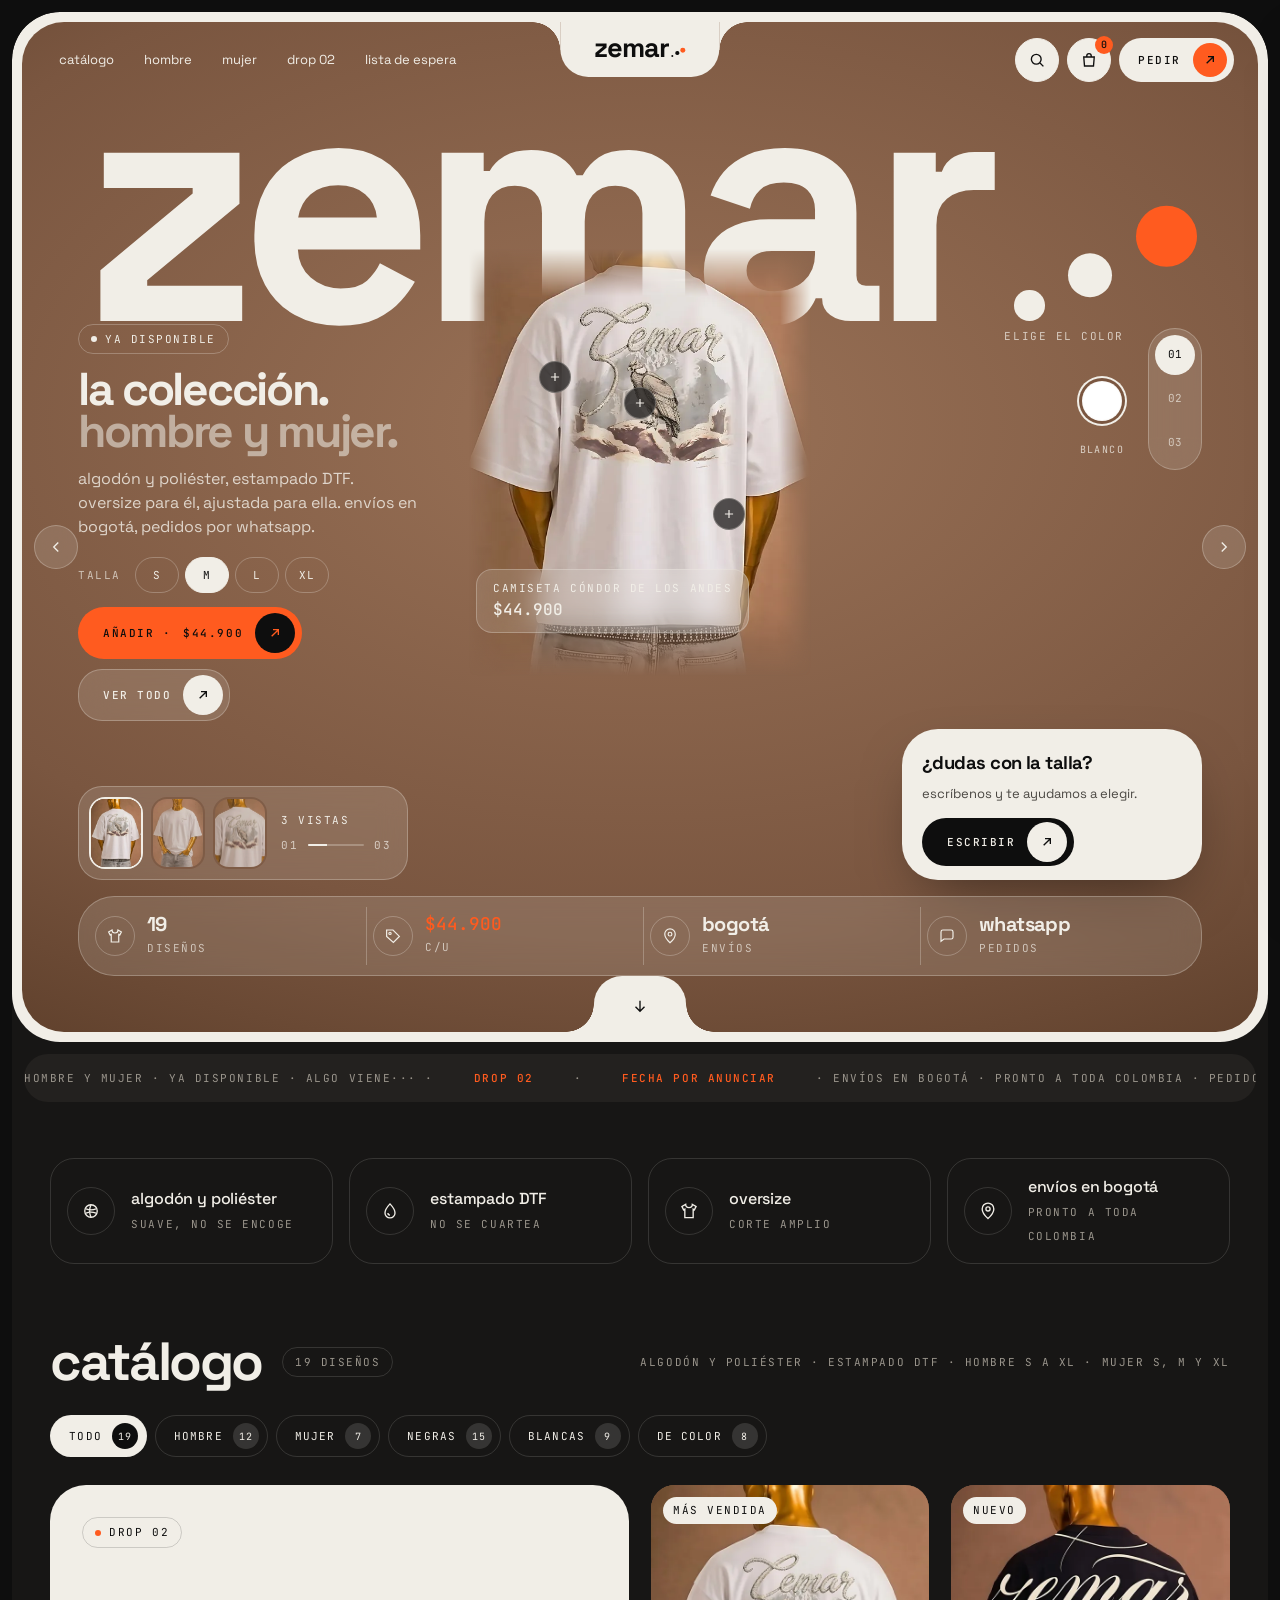
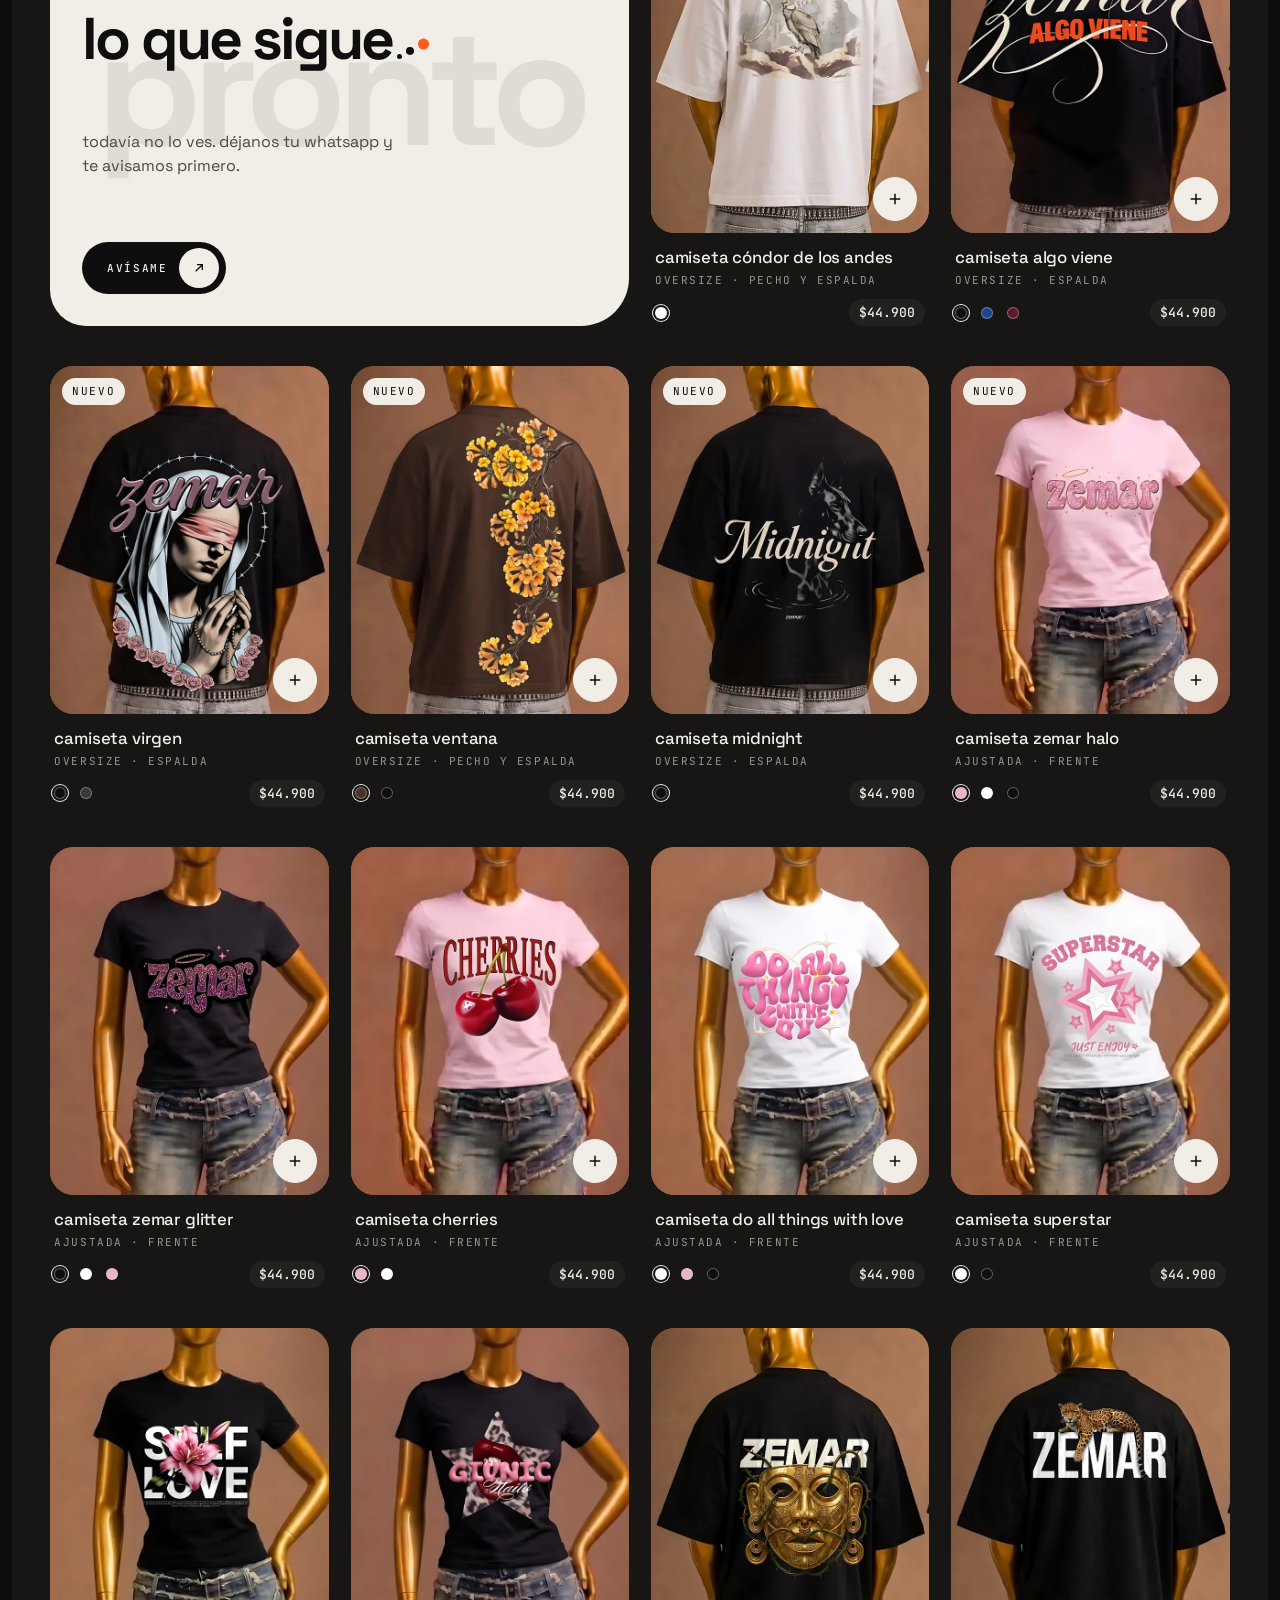
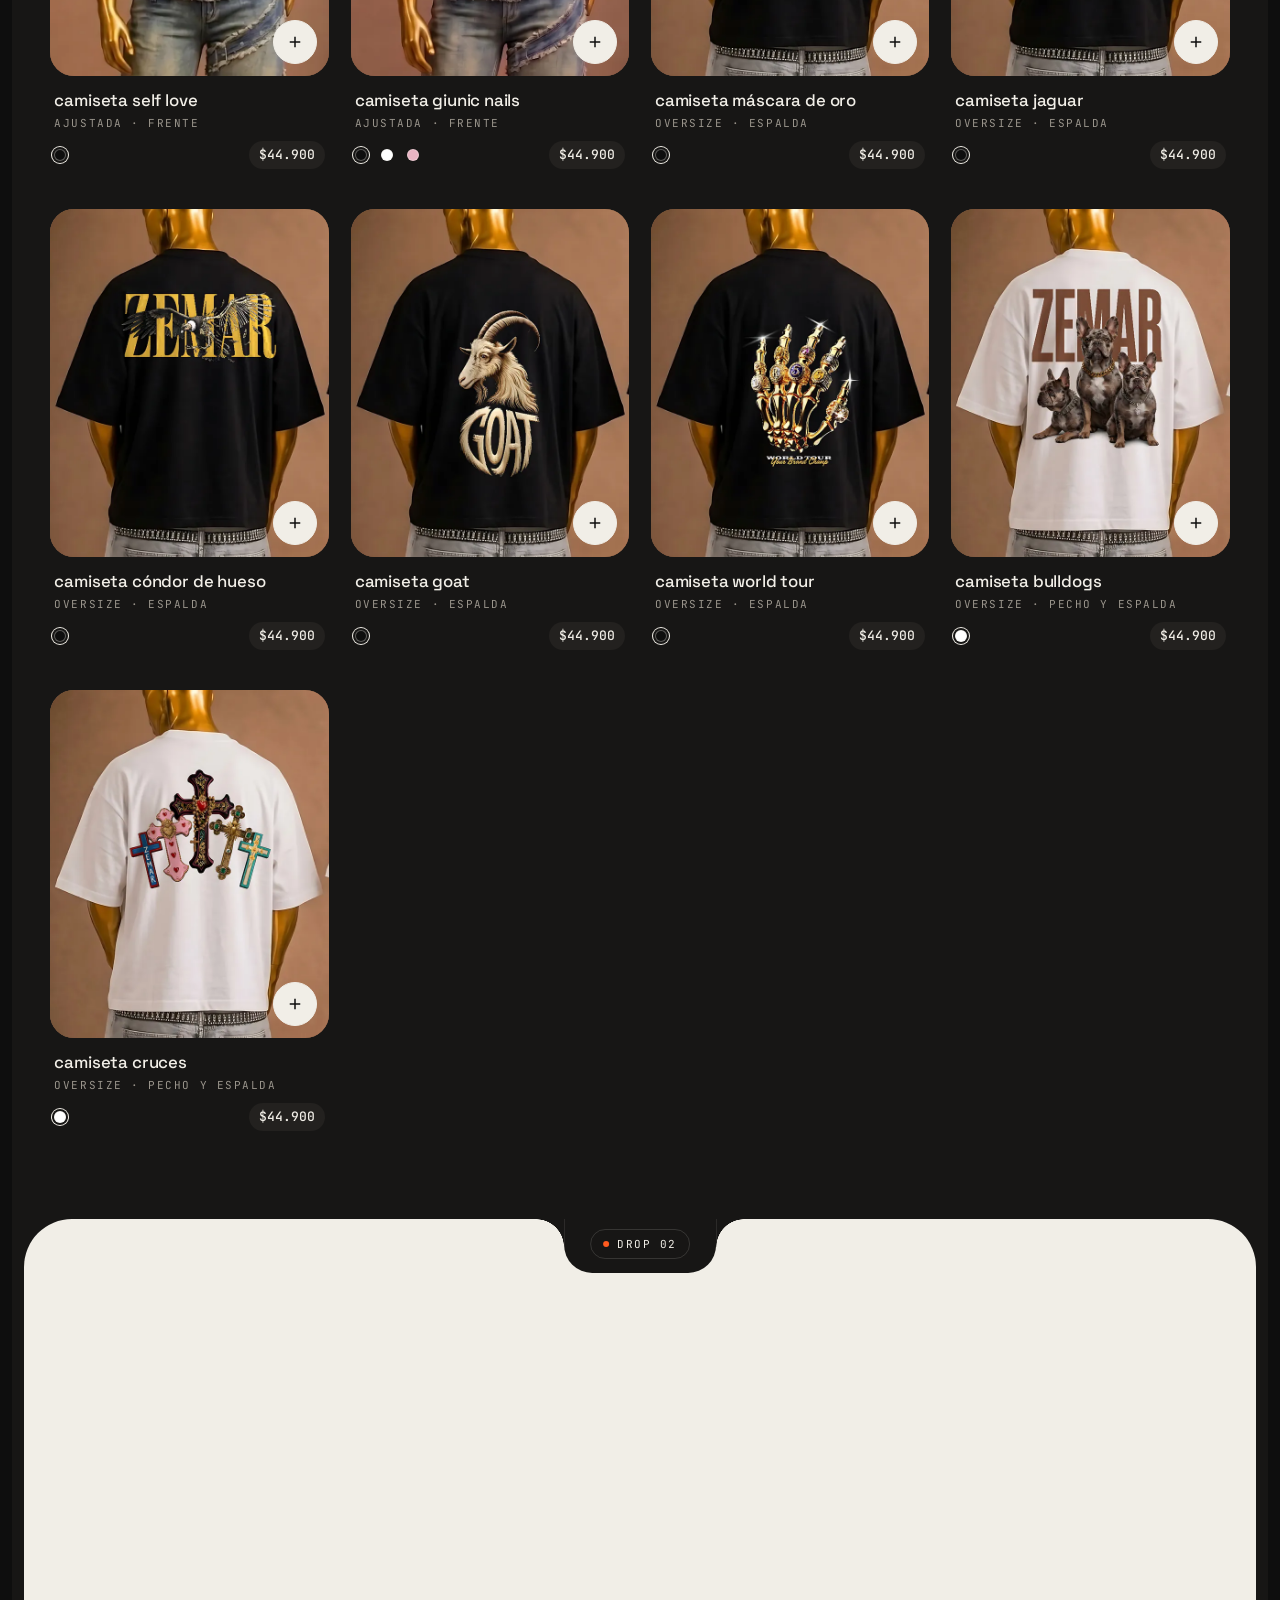
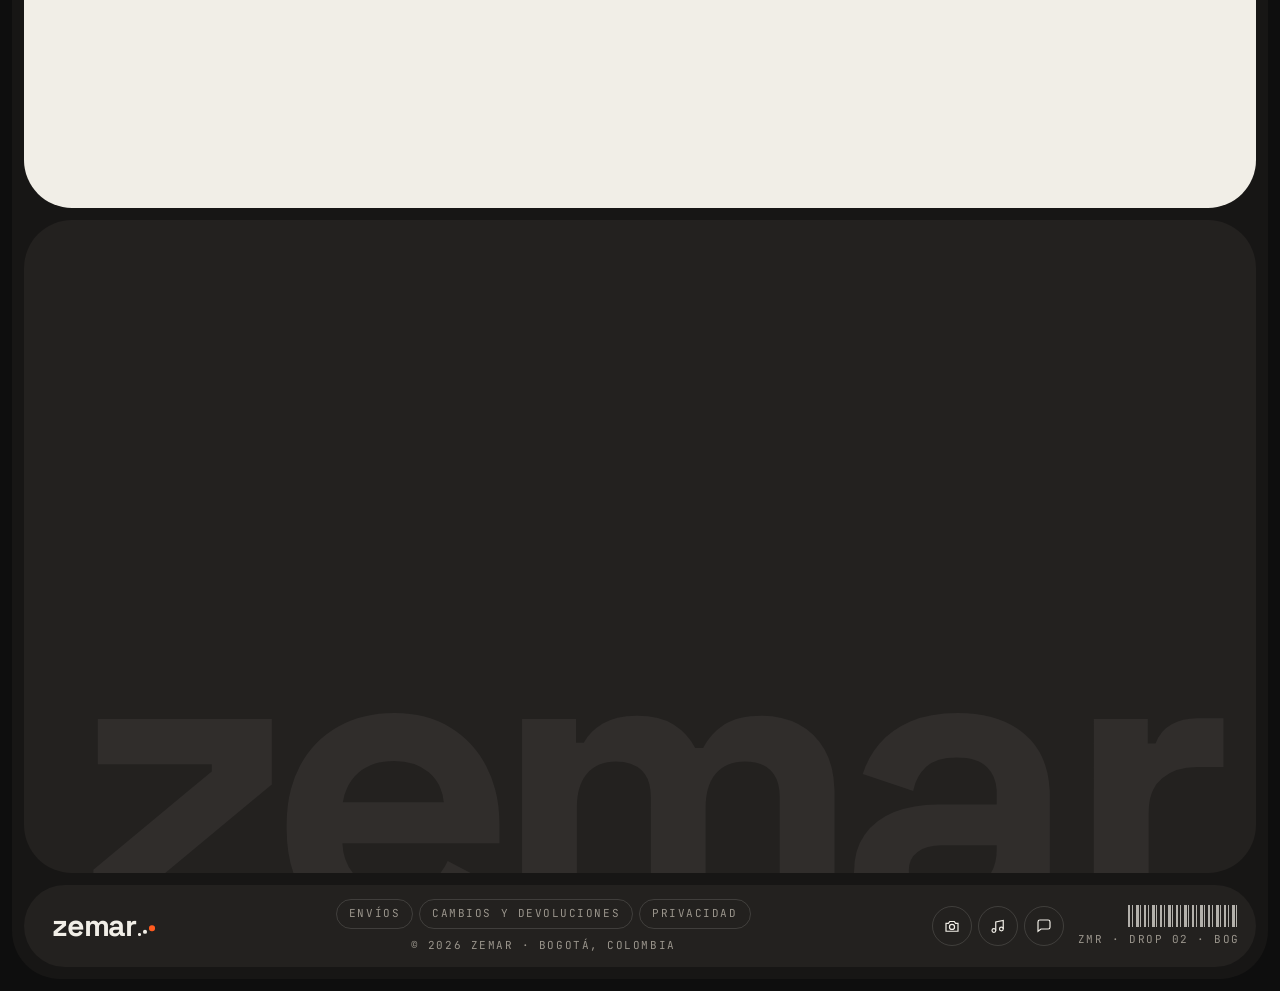
==== commit b93b8d3d: "Colección hombre y mujer, v3 - 19 diseños con foto por color (33 fotos); en mujer la vista principal" ====
--- a/index.html
+++ b/index.html
@@ -4,13 +4,13 @@
   <meta charset="utf-8">
   <meta name="viewport" content="width=device-width, initial-scale=1, viewport-fit=cover">
   <title>ZEMAR — algo viene</title>
-  <meta name="description" content="zemar: camisetas, vasos, termos y tazas para niños, jóvenes y adultos. bogotá, colombia. pide por whatsapp y drop 01 disponible; únete a la lista de espera del drop 02.">
+  <meta name="description" content="zemar: camisetas oversize para hombre y camisetas para mujer. bogotá, colombia. pide por whatsapp. únete a la lista de espera del drop 02.">
   <meta name="theme-color" content="#0E0E0E">
   <meta property="og:type" content="website">
   <meta property="og:locale" content="es_CO">
   <meta property="og:site_name" content="ZEMAR">
   <meta property="og:title" content="ZEMAR — algo viene">
-  <meta property="og:description" content="drop 01 ya disponible: 8 camisetas oversize. el drop 02 viene. pedidos por whatsapp, envíos en bogotá.">
+  <meta property="og:description" content="19 diseños de camisetas para hombre y mujer. el drop 02 viene. pedidos por whatsapp, envíos en bogotá.">
   <link rel="icon" type="image/svg+xml" href="data:image/svg+xml,%3Csvg xmlns='http://www.w3.org/2000/svg' viewBox='0 0 32 32'%3E%3Ccircle cx='16' cy='16' r='16' fill='%230E0E0E'/%3E%3Ccircle cx='9.6' cy='20.6' r='2.3' fill='%23F1EEE7'/%3E%3Ccircle cx='15.4' cy='15.6' r='3.2' fill='%23F1EEE7'/%3E%3Ccircle cx='22.2' cy='9.6' r='4.3' fill='%23FF5B1F'/%3E%3C/svg%3E">
   <link rel="preconnect" href="https://fonts.googleapis.com">
   <link rel="preconnect" href="https://fonts.gstatic.com" crossorigin>
@@ -27,9 +27,10 @@
     <header class="nav" id="nav">
       <a href="#inicio" class="logo nav-logo" aria-label="zemar, ir al inicio">zemar<span class="dots" aria-hidden="true"><i></i><i></i><i></i></span></a>
       <ul class="nav-links">
-        <li><a href="#inicio" data-section="inicio" aria-current="true">inicio</a></li>
         <li><a href="#catalogo" data-section="catalogo" data-filter="todo">catálogo</a></li>
-        <li><a href="#catalogo" data-filter="camisetas">camisetas</a></li>
+        <li><a href="#catalogo" data-filter="hombre">hombre</a></li>
+        <li><a href="#catalogo" data-filter="mujer">mujer</a></li>
+        <li><a href="#drop" data-filter="todo">drop 02</a></li>
         <li><a href="#lista" data-section="lista">lista de espera</a></li>
       </ul>
       <div class="nav-tools">
@@ -49,7 +50,7 @@
       </div>
       <div class="search" id="search">
         <label class="sr-only" for="searchInput">buscar en el catálogo</label>
-        <input id="searchInput" type="search" placeholder="camiseta, jaguar, vaso···" autocomplete="off" tabindex="-1">
+        <input id="searchInput" type="search" placeholder="camiseta, jaguar, cherries···" autocomplete="off" tabindex="-1">
       </div>
     </header>
 
@@ -58,17 +59,13 @@
         <a href="#inicio" class="logo live" aria-label="zemar, inicio">zemar<span class="dots" aria-hidden="true"><i></i><i></i><i></i></span></a>
       </div>
 
-      <!-- palabra gigante partida alrededor de la camiseta -->
-      <div class="giant" id="giant" aria-hidden="true">
-        <span class="word l">zem</span>
-        <span class="over">drop 01</span>
-        <span class="word r">ar</span>
-      </div>
+      <!-- el logo en gigante, detrás de la camiseta -->
+      <div class="giant" id="giant" aria-hidden="true">zemar<span class="zdots"><i></i><i></i><i></i></span></div>
 
       <div class="hero-head">
         <span class="pill"><span class="dot"></span>ya disponible</span>
-        <h1 id="heroTitle">drop 01.<span class="tono">ocho camisetas.</span></h1>
-        <p class="hero-lead">algodón 100 %, estampado dtf, corte oversize. envíos en bogotá, pedidos por whatsapp.</p>
+        <h1 id="heroTitle">la colección.<span class="tono">hombre y mujer.</span></h1>
+        <p class="hero-lead">algodón y poliéster, estampado DTF. oversize para él, ajustada para ella. envíos en bogotá, pedidos por whatsapp.</p>
       </div>
 
       <div class="hero-stage" id="heroStageWrap">
@@ -76,7 +73,7 @@
           <div id="heroStage"></div>
           <div class="hotspots" id="heroHotspots"></div>
           <div class="stage-label glass">
-            <span class="mono">camiseta máscara de oro</span>
+            <span class="mono">camiseta cóndor de los andes</span>
             <span class="price" id="heroChipPrice">$44.900</span>
           </div>
         </div>
@@ -96,10 +93,10 @@
           <div class="opts" id="heroSizes" role="group" aria-label="talla"></div>
         </div>
         <div class="hero-actions">
-          <button class="btn go btn-arrow" id="heroBuy" type="button" aria-label="añadir camiseta máscara de oro a la bolsa">añadir · <span id="heroPrice">$44.900</span>
+          <button class="btn go btn-arrow" id="heroBuy" type="button" aria-label="añadir camiseta cóndor de los andes a la bolsa">añadir · <span id="heroPrice">$44.900</span>
             <span class="arrow" aria-hidden="true"><svg viewBox="0 0 24 24" fill="none" stroke="currentColor" stroke-width="2"><path d="M7 17 17 7M9 7h8v8"/></svg></span>
           </button>
-          <a class="btn glass btn-arrow" href="#catalogo" data-filter="camisetas">ver el drop
+          <a class="btn glass btn-arrow" href="#catalogo" data-filter="todo">ver todo
             <span class="arrow" aria-hidden="true"><svg viewBox="0 0 24 24" fill="none" stroke="currentColor" stroke-width="2"><path d="M7 17 17 7M9 7h8v8"/></svg></span>
           </a>
         </div>
@@ -121,10 +118,10 @@
           </div>
         </div>
 
-        <div class="stats glass" role="list" aria-label="el drop en cifras">
+        <div class="stats glass" role="list" aria-label="la colección en cifras">
           <div class="stat" role="listitem">
             <span class="ic" aria-hidden="true"><svg viewBox="0 0 24 24" fill="none" stroke="currentColor" stroke-width="1.6"><path d="M8 4 3.5 6.5 5.5 10.5 7 9.8V20h10V9.8l1.5.7 2-4L16 4a4 4 0 0 1-8 0Z"/></svg></span>
-            <div><b id="statTees">8</b><span class="mono">camisetas</span></div>
+            <div><b id="statTees">19</b><span class="mono">diseños</span></div>
           </div>
           <div class="stat" role="listitem">
             <span class="ic" aria-hidden="true"><svg viewBox="0 0 24 24" fill="none" stroke="currentColor" stroke-width="1.6"><path d="M3.5 12.5V4h8.5l8.5 8.5-8 8-9-8Z"/><circle cx="8" cy="8.5" r="1.5"/></svg></span>
@@ -159,10 +156,10 @@
 
   <main>
     <!-- ========== C. Cinta ========== -->
-    <div class="ticker mono" aria-label="drop 01 ya disponible. algo viene: drop 02, fecha por anunciar. envíos en bogotá, pronto a toda colombia. pedidos por whatsapp. para niños, jóvenes y adultos.">
+    <div class="ticker mono" aria-label="hombre y mujer, ya disponible. algo viene: drop 02, fecha por anunciar. envíos en bogotá, pronto a toda colombia. pedidos por whatsapp.">
       <div class="ticker-track" aria-hidden="true">
-        <span><b>DROP 01</b> · YA DISPONIBLE · algo viene··· · <b>DROP 02</b> · <b>FECHA POR ANUNCIAR</b> · ENVÍOS EN BOGOTÁ · PRONTO A TODA COLOMBIA · PEDIDOS POR WHATSAPP · NIÑOS · JÓVENES · ADULTOS ·</span>
-        <span><b>DROP 01</b> · YA DISPONIBLE · algo viene··· · <b>DROP 02</b> · <b>FECHA POR ANUNCIAR</b> · ENVÍOS EN BOGOTÁ · PRONTO A TODA COLOMBIA · PEDIDOS POR WHATSAPP · NIÑOS · JÓVENES · ADULTOS ·</span>
+        <span>HOMBRE Y MUJER · YA DISPONIBLE · algo viene··· · <b>DROP 02</b> · <b>FECHA POR ANUNCIAR</b> · ENVÍOS EN BOGOTÁ · PRONTO A TODA COLOMBIA · PEDIDOS POR WHATSAPP ·</span>
+        <span>HOMBRE Y MUJER · YA DISPONIBLE · algo viene··· · <b>DROP 02</b> · <b>FECHA POR ANUNCIAR</b> · ENVÍOS EN BOGOTÁ · PRONTO A TODA COLOMBIA · PEDIDOS POR WHATSAPP ·</span>
       </div>
     </div>
 
@@ -171,11 +168,11 @@
       <div class="wrap">
         <div class="benefit">
           <span class="ic" aria-hidden="true"><svg viewBox="0 0 24 24" fill="none" stroke="currentColor" stroke-width="1.6"><circle cx="12" cy="12" r="7.5"/><path d="M6 9.5c3.5 1.4 8.5 1.4 12 0M6 14.5c3.5-1.4 8.5-1.4 12 0M12 4.5c-2 4.5-2 10.5 0 15"/></svg></span>
-          <div><h3>algodón 100 %</h3><span class="mono">se siente</span></div>
+          <div><h3>algodón y poliéster</h3><span class="mono">suave, no se encoge</span></div>
         </div>
         <div class="benefit">
           <span class="ic" aria-hidden="true"><svg viewBox="0 0 24 24" fill="none" stroke="currentColor" stroke-width="1.6"><path d="M12 3.5s6 6.4 6 10.8a6 6 0 0 1-12 0C6 9.9 12 3.5 12 3.5Z"/><path d="M9.5 14.5a2.5 2.5 0 0 0 2.5 2.5"/></svg></span>
-          <div><h3>estampado dtf</h3><span class="mono">no se cuartea</span></div>
+          <div><h3>estampado DTF</h3><span class="mono">no se cuartea</span></div>
         </div>
         <div class="benefit">
           <span class="ic" aria-hidden="true"><svg viewBox="0 0 24 24" fill="none" stroke="currentColor" stroke-width="1.6"><path d="M8 4 3.5 6.5 5.5 10.5 7 9.8V20h10V9.8l1.5.7 2-4L16 4a4 4 0 0 1-8 0Z"/></svg></span>
@@ -193,8 +190,8 @@
       <div class="wrap">
         <div class="cat-head">
           <h2 id="catTitle">catálogo</h2>
-          <span class="pill" id="catCount">12 productos</span>
-          <span class="spec mono">algodón 100 % · estampado dtf · tallas s a xl</span>
+          <span class="pill" id="catCount">19 diseños</span>
+          <span class="spec mono">algodón y poliéster · estampado DTF · hombre S a XL · mujer S, M y XL</span>
         </div>
 
         <div class="filters" id="filters" role="group" aria-label="filtrar catálogo"></div>
@@ -204,7 +201,7 @@
           <article class="feature" id="drop" aria-labelledby="dropTitle">
             <span class="ghost-word" aria-hidden="true">pronto</span>
             <span class="pill"><span class="dot go"></span>drop 02</span>
-            <h3 id="dropTitle">lo que sigue···</h3>
+            <h3 id="dropTitle">lo que sigue<span class="zdots" aria-hidden="true"><i></i><i></i><i></i></span></h3>
             <p>todavía no lo ves. déjanos tu whatsapp y te avisamos primero.</p>
             <a class="btn dark btn-arrow" href="#lista">avísame
               <span class="arrow" aria-hidden="true"><svg viewBox="0 0 24 24" fill="none" stroke="currentColor" stroke-width="2"><path d="M7 17 17 7M9 7h8v8"/></svg></span>
@@ -236,8 +233,8 @@
           <div class="field">
             <label class="mono" for="wInteres">me interesa</label>
             <select id="wInteres" name="interes">
-              <option value="camisetas">camisetas</option>
-              <option value="vasos y termos">vasos y termos</option>
+              <option value="hombre">hombre</option>
+              <option value="mujer">mujer</option>
               <option value="todo" selected>todo</option>
             </select>
           </div>
@@ -360,10 +357,10 @@
 <dialog class="menu-sheet" id="menu" aria-label="menú">
   <div class="grab" aria-hidden="true"></div>
   <ul>
-    <li><a href="#inicio">inicio</a></li>
     <li><a href="#catalogo" data-filter="todo">catálogo</a></li>
-    <li><a href="#catalogo" data-filter="camisetas">camisetas</a></li>
-    <li><a href="#catalogo" data-filter="vasos">vasos y termos</a></li>
+    <li><a href="#catalogo" data-filter="hombre">hombre</a></li>
+    <li><a href="#catalogo" data-filter="mujer">mujer</a></li>
+    <li><a href="#drop" data-filter="todo">drop 02</a></li>
     <li><a href="#lista">lista de espera</a></li>
   </ul>
   <button class="btn ghost" type="button" id="menuClose">cerrar</button>
--- a/styles.css
+++ b/styles.css
@@ -83,6 +83,7 @@
 ::selection { background: var(--naranja); color: var(--negro); }
 :focus-visible { outline: 2px solid var(--naranja); outline-offset: 3px; }
 [hidden] { display: none !important; }
+#catalogo, #lista, #drop { scroll-margin-top: 80px; }
 
 .wrap { max-width: var(--wrap); margin-inline: auto; padding-inline: var(--gutter); }
 
@@ -118,11 +119,12 @@
   text-decoration: none;
   color: var(--hueso);
 }
-.logo .dots { display: inline-flex; align-items: flex-end; gap: 0.07em; margin-left: 0.08em; height: 0.5em; }
-.logo .dots i { display: block; border-radius: 50%; background: currentColor; }
-.logo .dots i:nth-child(1) { width: 0.09em; height: 0.09em; }
-.logo .dots i:nth-child(2) { width: 0.13em; height: 0.13em; transform: translateY(-0.07em); }
-.logo .dots i:nth-child(3) { width: 0.18em; height: 0.18em; transform: translateY(-0.16em); background: var(--naranja); }
+/* los tres puntos que suben y crecen: en em, escalan con el texto donde se pongan */
+.zdots, .logo .dots { display: inline-flex; align-items: flex-end; gap: 0.07em; margin-left: 0.08em; height: 0.5em; }
+.zdots i, .logo .dots i { display: block; border-radius: 50%; background: currentColor; }
+.zdots i:nth-child(1), .logo .dots i:nth-child(1) { width: 0.09em; height: 0.09em; }
+.zdots i:nth-child(2), .logo .dots i:nth-child(2) { width: 0.13em; height: 0.13em; transform: translateY(-0.07em); }
+.zdots i:nth-child(3), .logo .dots i:nth-child(3) { width: 0.18em; height: 0.18em; transform: translateY(-0.16em); background: var(--naranja); }
 .logo.live .dots i { animation: carga 2.4s infinite; }
 .logo.live .dots i:nth-child(2) { animation-delay: .3s; }
 .logo.live .dots i:nth-child(3) { animation-delay: .6s; }
@@ -350,7 +352,7 @@
   display: inline-flex;
   align-items: center;
   height: 40px;
-  padding: 0 16px;
+  padding: 0 13px;
   border-radius: var(--r-pill);
   text-decoration: none;
   font-size: var(--t-sm);
@@ -442,7 +444,7 @@
     "bottom bottom bottom";
   column-gap: 32px;
   min-height: min(860px, calc(100svh - 34px));
-  padding: 88px 56px 60px;
+  padding: 80px 56px 56px;
   border-radius: calc(var(--r-xl) - 6px);
   background: radial-gradient(120% 90% at 50% 40%, var(--estudio-claro), var(--estudio) 55%, var(--estudio-oscuro));
   overflow: hidden;
@@ -453,50 +455,39 @@
 .hero .notch.bottom svg { width: 18px; height: 18px; transition: transform .3s var(--ease); }
 .hero .notch.bottom a:hover svg { transform: translateY(3px); }
 
-/* palabra gigante partida alrededor del producto */
+/* el logo en gigante: completo, detrás de la camiseta, que solo tapa su base */
 .giant {
   grid-area: giant;
   position: relative;
   z-index: 0;
   display: flex;
-  justify-content: space-between;
-  align-items: flex-start;
-  margin-inline: -20px;
+  justify-content: center;
+  align-items: baseline;
+  margin-inline: -44px;
+  font-weight: 700;
+  font-size: min(26.5vw, 27rem);
+  line-height: .6;
+  height: .6em;
+  letter-spacing: -0.05em;
+  color: var(--hueso);
+  white-space: nowrap;
   pointer-events: none;
   user-select: none;
   transform: translate3d(var(--px, 0), var(--py, 0), 0);
   transition: transform .4s var(--ease);
 }
-.giant .word {
-  font-weight: 700;
-  font-size: clamp(6rem, 17vw, 17.5rem);
-  line-height: .78;
-  letter-spacing: -0.06em;
-  color: var(--hueso);
-}
-.giant .over {
-  position: absolute;
-  left: 50%;
-  top: 0;
-  transform: translateX(-50%);
-  font-size: clamp(2.2rem, 4vw, 4rem);
-  font-weight: 400;
-  line-height: 1;
-  letter-spacing: -0.04em;
-  white-space: nowrap;
-}
 
 /* producto */
 .hero-stage {
   grid-area: stage;
-  grid-row: 1 / 4;
+  grid-row: 1 / 5;
   position: relative;
   z-index: 2;
-  align-self: end;
+  align-self: start;
+  margin-top: min(11.5vw, 11.5rem);
   width: 100%;
-  max-width: 450px;
+  max-width: min(27vw, 28rem);
   margin-inline: auto;
-  padding-top: clamp(3rem, 4.6vw, 4.6rem);
 }
 .stage-box { position: relative; }
 /* el borde de la foto se funde con el panel: no se ve como un rectángulo pegado */
@@ -504,8 +495,10 @@
   height: auto;
   aspect-ratio: 4 / 5;
   background-color: transparent;
-  -webkit-mask-image: radial-gradient(ellipse 50% 52% at 50% 46%, #000 58%, transparent 100%);
-  mask-image: radial-gradient(ellipse 50% 52% at 50% 46%, #000 58%, transparent 100%);
+  -webkit-mask-image: linear-gradient(90deg, transparent, #000 9%, #000 91%, transparent), linear-gradient(180deg, transparent, #000 11%, #000 84%, transparent);
+  mask-image: linear-gradient(90deg, transparent, #000 9%, #000 91%, transparent), linear-gradient(180deg, transparent, #000 11%, #000 84%, transparent);
+  -webkit-mask-composite: source-in;
+  mask-composite: intersect;
 }
 .hero-stage svg.stage-svg { width: 100%; height: auto; }
 .stage-label {
@@ -531,7 +524,7 @@
   padding: 0;
   border: 1px solid var(--vidrio-borde);
   border-radius: 50%;
-  background: var(--vidrio);
+  background: var(--vidrio-oscuro);
   backdrop-filter: blur(var(--vidrio-blur));
   -webkit-backdrop-filter: blur(var(--vidrio-blur));
   color: var(--hueso);
@@ -560,10 +553,11 @@
 }
 .hs.left .hs-bubble { left: auto; right: calc(100% + 10px); transform: translate(6px, -50%); }
 .hotspot[aria-expanded="true"] + .hs-bubble { opacity: 1; visibility: visible; transform: translate(0, -50%); transition: opacity .25s, transform .25s var(--ease); }
+.hs-bubble.glass { background: var(--vidrio-oscuro); }
 .hero-stage.no-hs .hotspots { display: none; }
 
 /* columna izquierda */
-.hero-head { grid-area: head; position: relative; z-index: 3; display: grid; gap: 14px; align-content: start; padding-top: 8px; }
+.hero-head { grid-area: head; position: relative; z-index: 3; display: grid; gap: 14px; align-content: start; padding-top: 18px; }
 .hero-head .pill { justify-self: start; }
 .hero h1 {
   font-size: clamp(2.2rem, 3.6vw, 3.7rem);
@@ -589,7 +583,7 @@
   gap: 18px 24px;
   align-content: start;
   justify-items: end;
-  padding-top: 12px;
+  padding-top: 22px;
 }
 .hero-side .colors { display: grid; gap: 12px; justify-items: end; }
 .hero-side .colors > .mono { color: rgba(241, 238, 231, .75); }
@@ -638,7 +632,7 @@
   align-items: flex-end;
   justify-content: space-between;
   gap: 16px;
-  padding-top: 20px;
+  padding-top: 8px;
 }
 .views-card { display: flex; align-items: center; gap: 14px; padding: 10px 16px 10px 10px; }
 .thumbs { display: flex; gap: 8px; }
@@ -705,12 +699,9 @@
 
 /* animación de entrada (la página se ve completa aunque no corra) */
 @media (prefers-reduced-motion: no-preference) {
-  .giant .word.l { animation: entra-izq .9s var(--ease) .1s both; }
-  .giant .word.r { animation: entra-der .9s var(--ease) .1s both; }
+  .giant { animation: sube .8s var(--ease) .1s backwards; }
   .hero-stage .stage-box { animation: sube .8s var(--ease) .25s both; }
 }
-@keyframes entra-izq { from { transform: translateX(-60px); opacity: 0; } }
-@keyframes entra-der { from { transform: translateX(60px); opacity: 0; } }
 @keyframes sube { from { transform: translateY(24px); opacity: 0; } }
 
 /* ==========================================================
@@ -814,8 +805,11 @@
 .card-meta h3 { font-size: 1.05rem; font-weight: 500; letter-spacing: -0.01em; line-height: 1.25; }
 .card-meta .line { color: var(--piedra-2); }
 .card-row { display: flex; align-items: center; justify-content: space-between; gap: 12px; margin-top: 6px; }
-.swatches { display: flex; gap: 6px; }
-.swatches i { width: 12px; height: 12px; border-radius: 50%; border: 1px solid rgba(241, 238, 231, .35); }
+.swatches { display: flex; }
+.swatches { gap: 2px; margin-left: -6px; }
+.dot-c { display: grid; place-items: center; width: 24px; height: 24px; padding: 0; border: 0; border-radius: 50%; background: transparent; cursor: pointer; }
+.swatches i { width: 12px; height: 12px; border-radius: 50%; border: 1px solid rgba(241, 238, 231, .35); transition: box-shadow .25s var(--ease); }
+.dot-c[aria-pressed="true"] i { box-shadow: 0 0 0 2px var(--negro-2), 0 0 0 3px var(--hueso); }
 .card .price { font-size: var(--t-sm); padding: 4px 10px; border-radius: var(--r-pill); background: var(--negro-3); }
 
 /* tarjeta DROP 02 (ref-8) */
@@ -884,6 +878,9 @@
 .sheet-img.has-photo { background: var(--estudio); }
 .sheet-img .ph { height: auto; aspect-ratio: 4 / 5; }
 .sheet-img svg { width: 100%; height: auto; }
+.sheet-views { position: absolute; left: 10px; bottom: 10px; z-index: 5; display: flex; gap: 4px; padding: 4px; border-radius: var(--r-pill); background: var(--vidrio-oscuro); backdrop-filter: blur(var(--vidrio-blur)); -webkit-backdrop-filter: blur(var(--vidrio-blur)); }
+.sheet-views .opt { height: 30px; min-width: 0; padding: 0 10px; border-color: transparent; font-size: 10px; color: var(--hueso); }
+.sheet-views .opt[aria-pressed="true"] { color: var(--negro); }
 .sheet-body { display: grid; gap: 22px; align-content: start; padding: 28px 20px 20px; }
 .sheet-body h3 { font-size: var(--t-xl); font-weight: 700; letter-spacing: -0.045em; line-height: .95; }
 .sheet-body .desc { color: var(--piedra-2); max-width: 42ch; }
@@ -1149,7 +1146,7 @@
   .tag-code { justify-items: center; }
 }
 
-@media (max-width: 900px) {
+@media (max-width: 1200px) {
   .nav-links, .nav-tools .pedir { display: none; }
   .menu-btn { display: grid; }
   .nav-logo { display: inline-flex; }
@@ -1165,16 +1162,14 @@
   .hero-panel {
     grid-template-columns: minmax(0, 1fr);
     grid-template-rows: none;
-    grid-template-areas: "head" "stage" "side" "buy" "bottom";
+    grid-template-areas: "head" "giant" "stage" "side" "buy" "bottom";
     min-height: 0;
     padding: 84px 18px 64px;
     border-radius: 24px;
     row-gap: 18px;
   }
-  .giant { grid-area: stage; align-self: center; margin-inline: -24px; z-index: 0; }
-  .giant .word { font-size: clamp(5rem, 31vw, 9rem); }
-  .giant .over { display: none; }
-  .hero-stage { grid-area: stage; max-width: 340px; padding-top: 0; }
+  .giant { margin-inline: -18px; font-size: 26.5vw; }
+  .hero-stage { grid-area: stage; align-self: auto; max-width: 340px; margin-top: -7vw; }
   .hero-head { padding-top: 0; gap: 14px; }
   .hero h1 { font-size: clamp(2.3rem, 11vw, 3.2rem); }
   .hero-side { justify-items: start; padding-top: 0; }
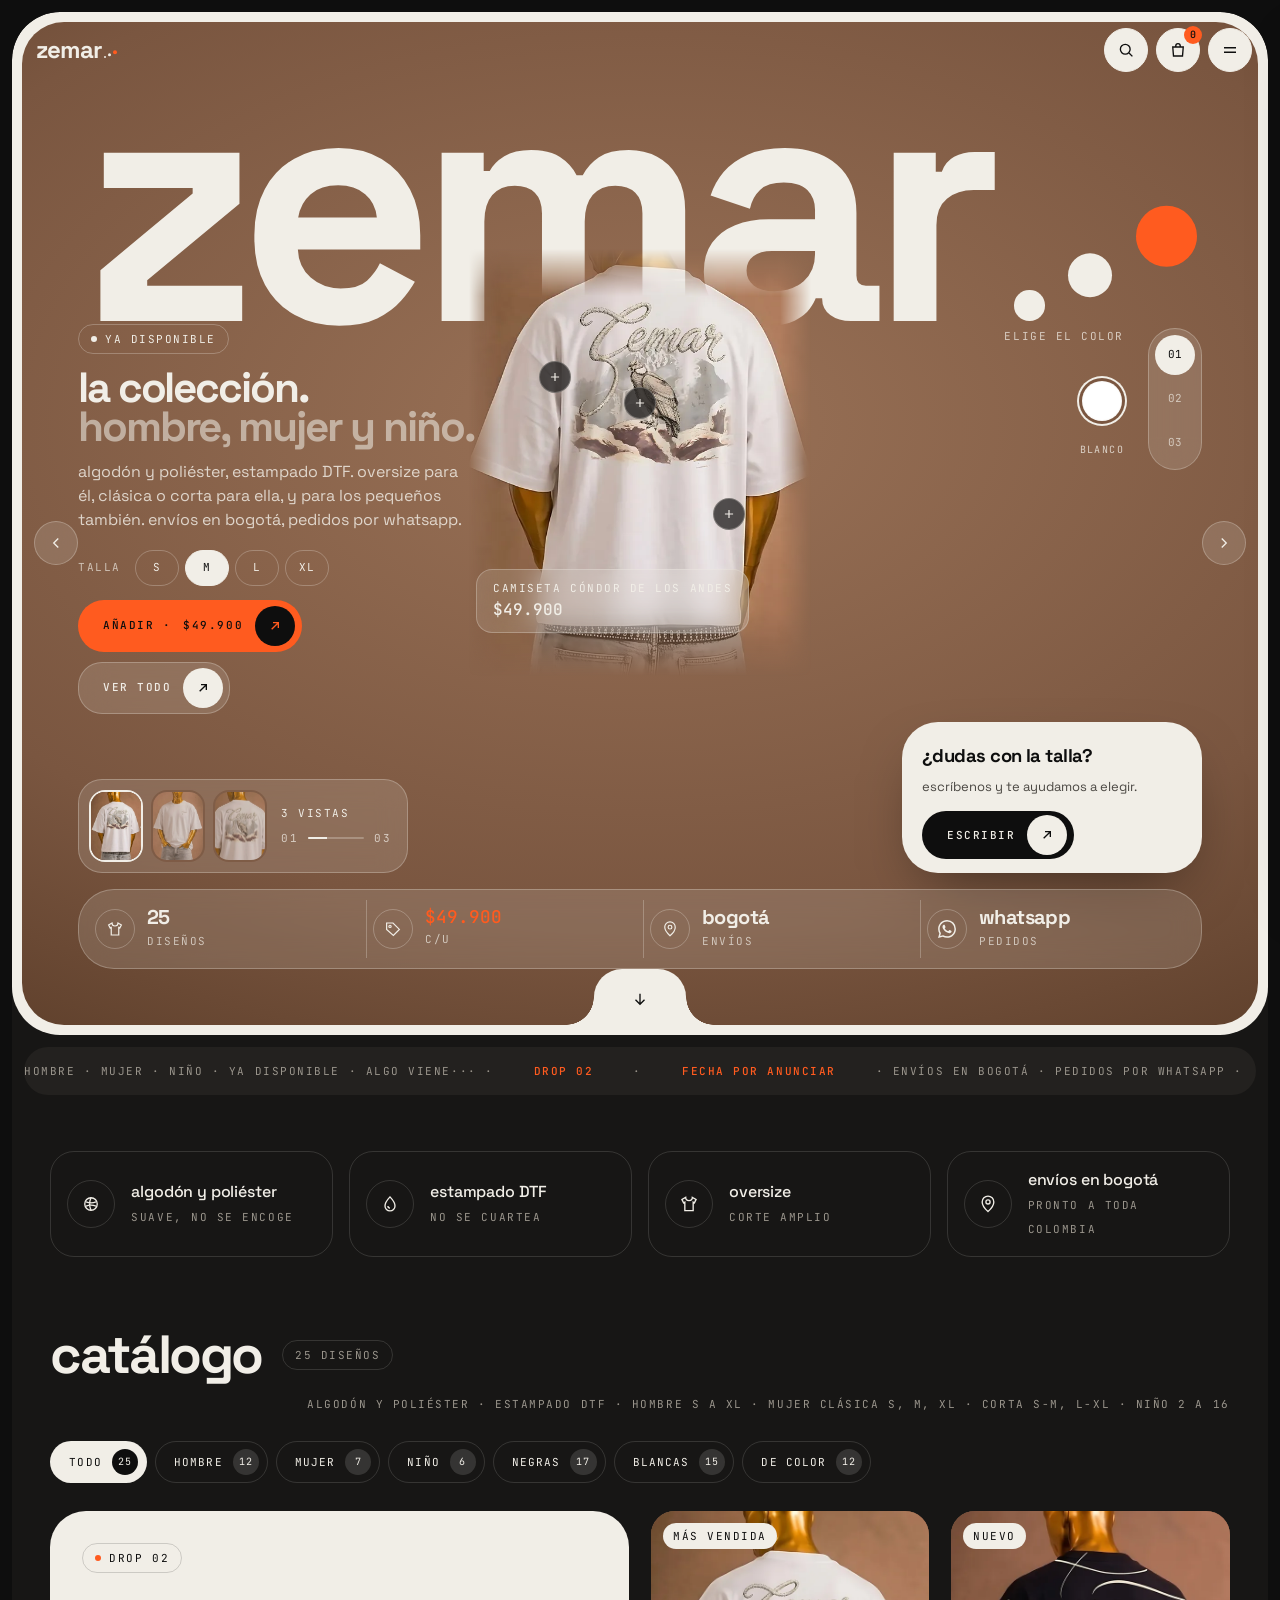
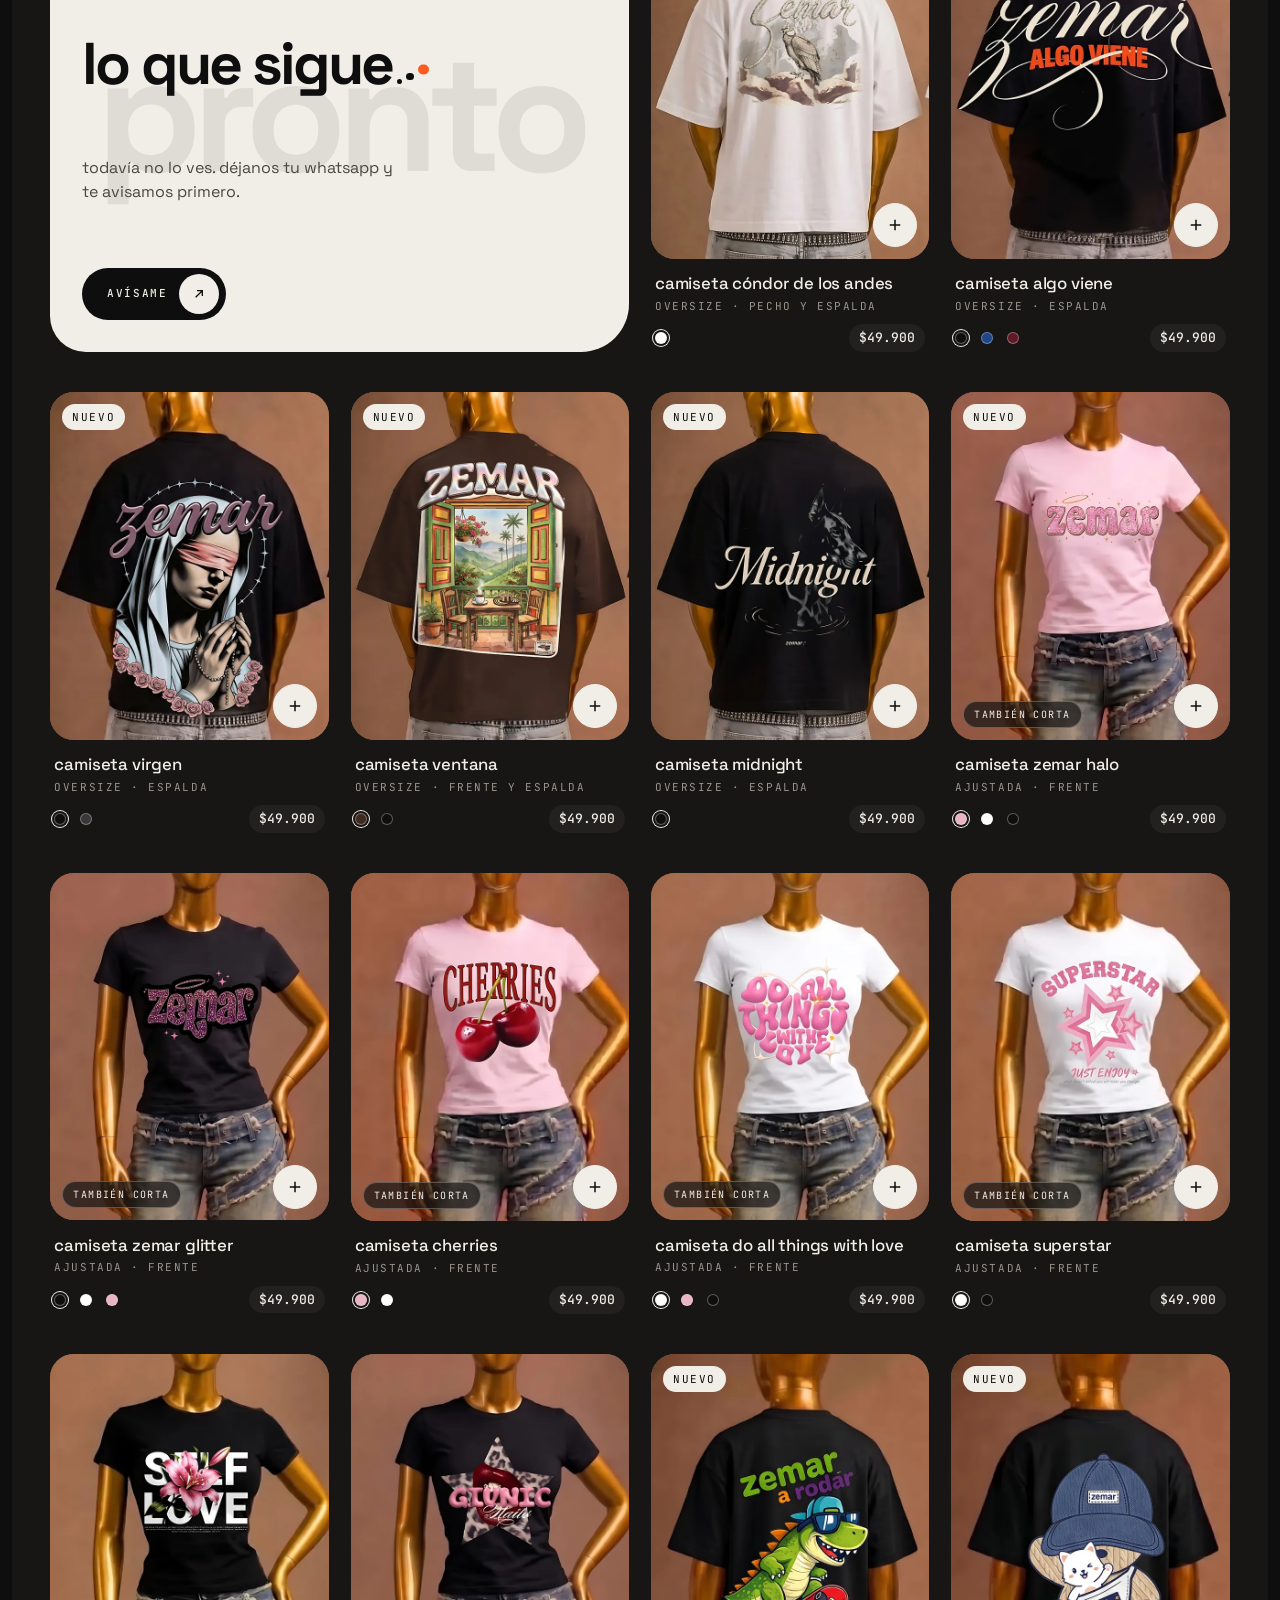
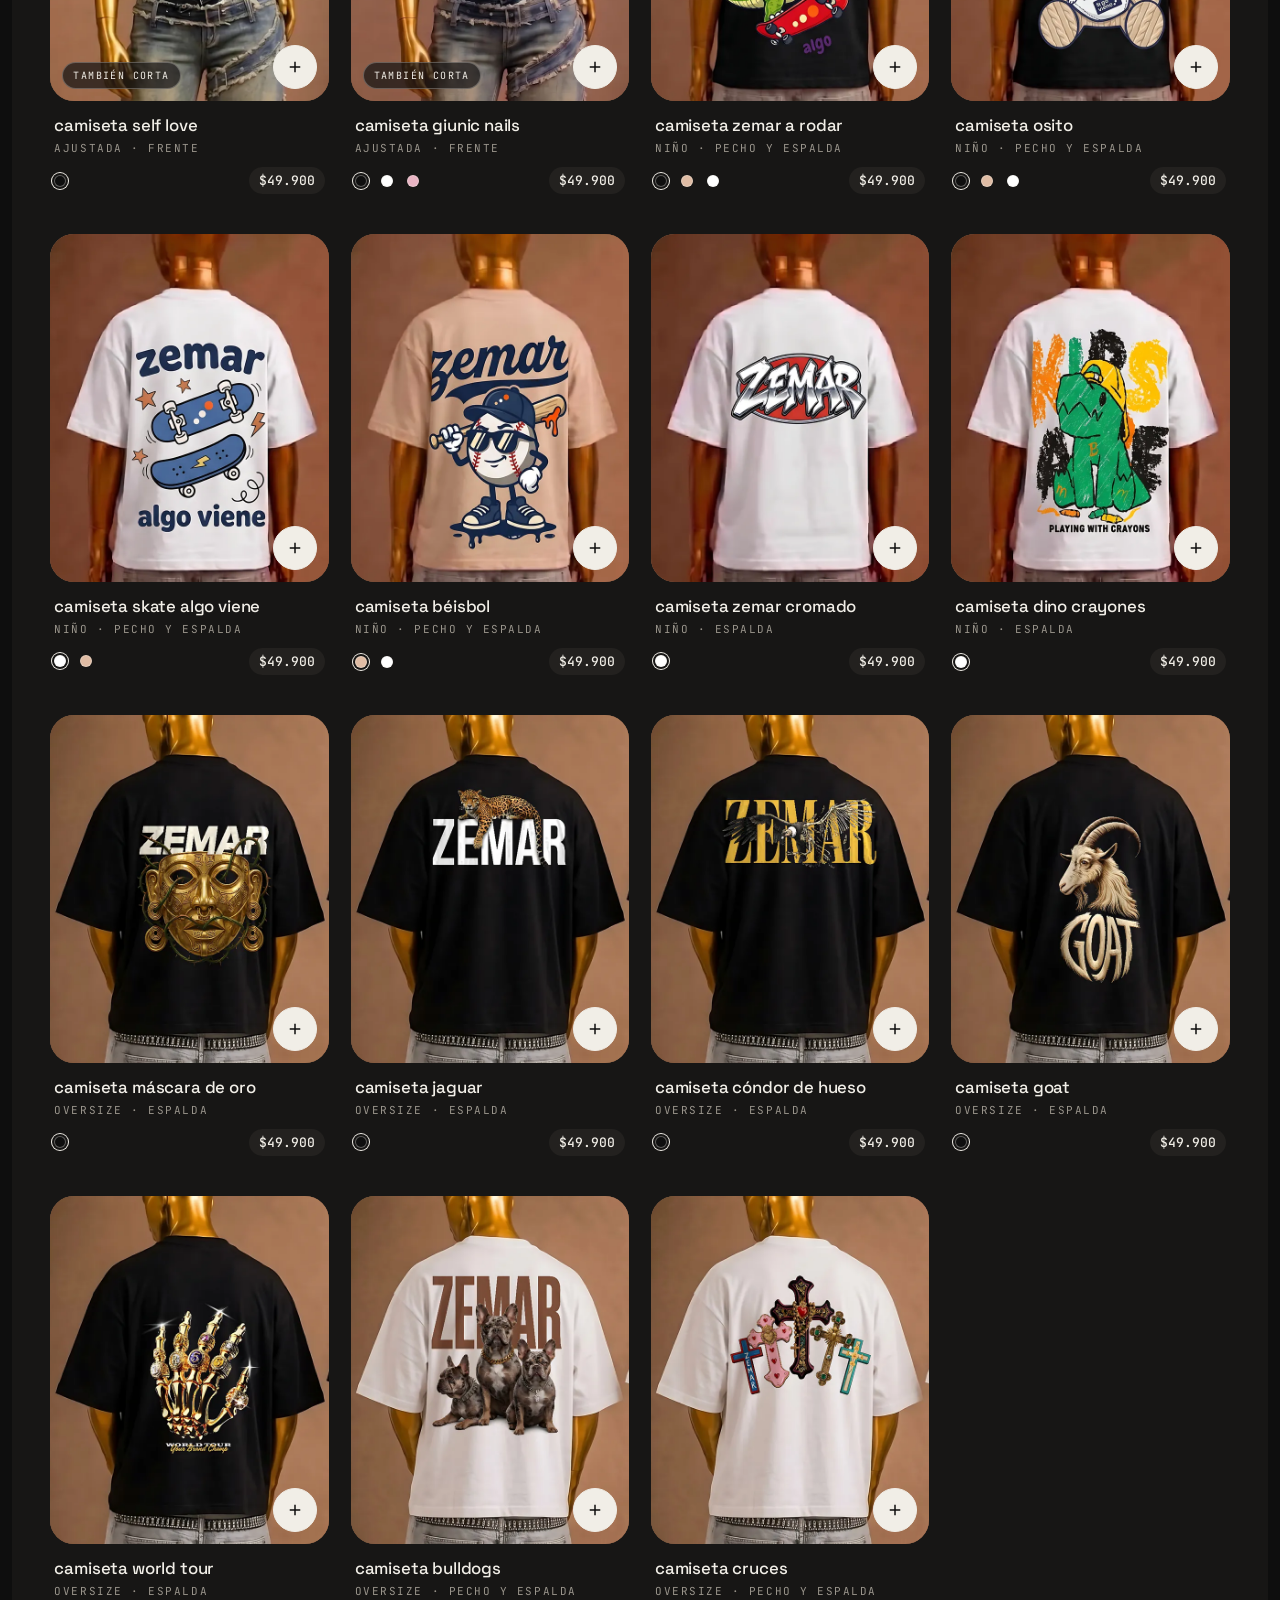
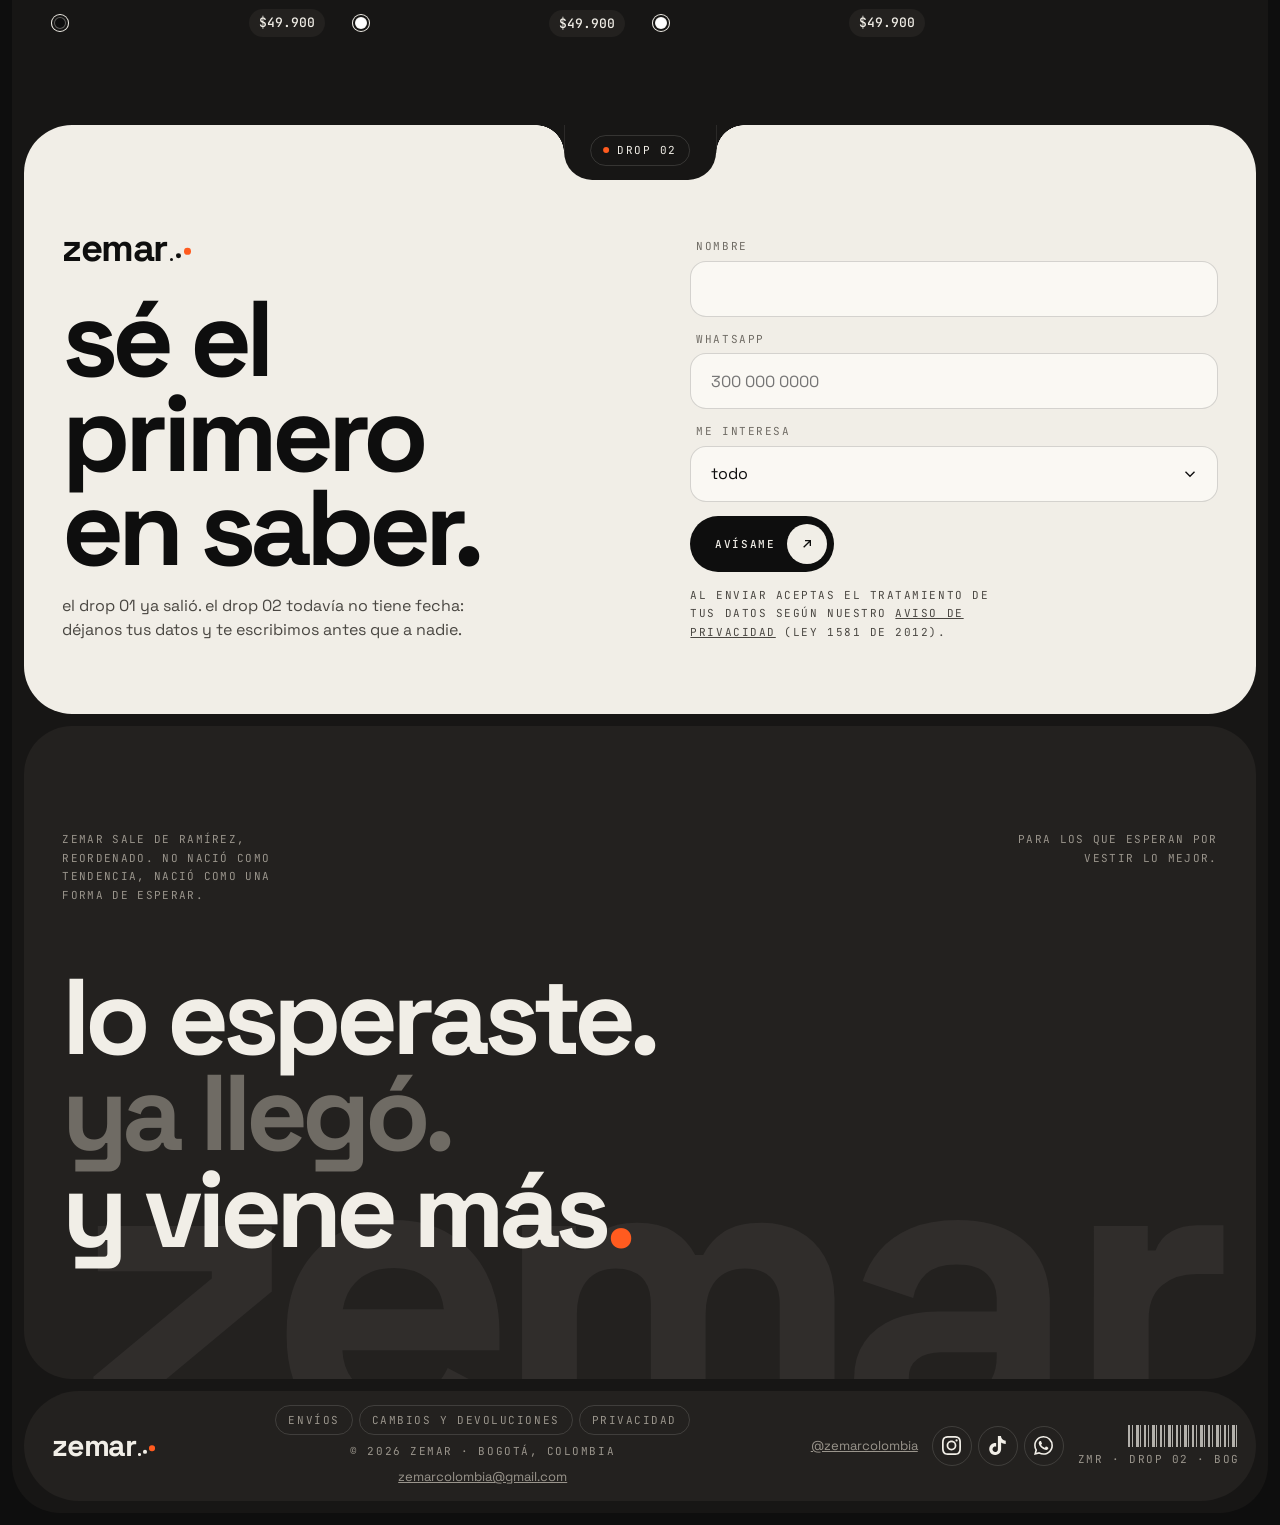
==== commit 057b63b8: "Colección con niño, corte corto y precio único de $49.900 - Redes oficiales desde constantes, con lo" ====
--- a/index.html
+++ b/index.html
@@ -4,13 +4,14 @@
   <meta charset="utf-8">
   <meta name="viewport" content="width=device-width, initial-scale=1, viewport-fit=cover">
   <title>ZEMAR — algo viene</title>
-  <meta name="description" content="zemar: camisetas oversize para hombre y camisetas para mujer. bogotá, colombia. pide por whatsapp. únete a la lista de espera del drop 02.">
+  <meta name="description" content="zemar: camisetas para hombre, mujer y niño. oversize, clásica y corta. bogotá, colombia. pide por whatsapp. instagram @zemarcolombia.">
   <meta name="theme-color" content="#0E0E0E">
   <meta property="og:type" content="website">
   <meta property="og:locale" content="es_CO">
   <meta property="og:site_name" content="ZEMAR">
+  <meta property="og:url" content="https://strashog.github.io/Pagina-web-Mundial/">
   <meta property="og:title" content="ZEMAR — algo viene">
-  <meta property="og:description" content="19 diseños de camisetas para hombre y mujer. el drop 02 viene. pedidos por whatsapp, envíos en bogotá.">
+  <meta property="og:description" content="25 diseños de camisetas para hombre, mujer y niño. el drop 02 viene. pedidos por whatsapp, envíos en bogotá.">
   <link rel="icon" type="image/svg+xml" href="data:image/svg+xml,%3Csvg xmlns='http://www.w3.org/2000/svg' viewBox='0 0 32 32'%3E%3Ccircle cx='16' cy='16' r='16' fill='%230E0E0E'/%3E%3Ccircle cx='9.6' cy='20.6' r='2.3' fill='%23F1EEE7'/%3E%3Ccircle cx='15.4' cy='15.6' r='3.2' fill='%23F1EEE7'/%3E%3Ccircle cx='22.2' cy='9.6' r='4.3' fill='%23FF5B1F'/%3E%3C/svg%3E">
   <link rel="preconnect" href="https://fonts.googleapis.com">
   <link rel="preconnect" href="https://fonts.gstatic.com" crossorigin>
@@ -30,6 +31,7 @@
         <li><a href="#catalogo" data-section="catalogo" data-filter="todo">catálogo</a></li>
         <li><a href="#catalogo" data-filter="hombre">hombre</a></li>
         <li><a href="#catalogo" data-filter="mujer">mujer</a></li>
+        <li><a href="#catalogo" data-filter="niño">niño</a></li>
         <li><a href="#drop" data-filter="todo">drop 02</a></li>
         <li><a href="#lista" data-section="lista">lista de espera</a></li>
       </ul>
@@ -64,8 +66,8 @@
 
       <div class="hero-head">
         <span class="pill"><span class="dot"></span>ya disponible</span>
-        <h1 id="heroTitle">la colección.<span class="tono">hombre y mujer.</span></h1>
-        <p class="hero-lead">algodón y poliéster, estampado DTF. oversize para él, ajustada para ella. envíos en bogotá, pedidos por whatsapp.</p>
+        <h1 id="heroTitle">la colección.<span class="tono">hombre, mujer y niño.</span></h1>
+        <p class="hero-lead">algodón y poliéster, estampado DTF. oversize para él, clásica o corta para ella, y para los pequeños también. envíos en bogotá, pedidos por whatsapp.</p>
       </div>
 
       <div class="hero-stage" id="heroStageWrap">
@@ -74,7 +76,7 @@
           <div class="hotspots" id="heroHotspots"></div>
           <div class="stage-label glass">
             <span class="mono">camiseta cóndor de los andes</span>
-            <span class="price" id="heroChipPrice">$44.900</span>
+            <span class="price" id="heroChipPrice"></span>
           </div>
         </div>
       </div>
@@ -88,12 +90,16 @@
       </div>
 
       <div class="hero-buy">
+        <div class="pick-row" id="heroCutsRow" hidden>
+          <span class="mono">corte</span>
+          <div class="opts" id="heroCuts" role="group" aria-label="corte"></div>
+        </div>
         <div class="pick-row">
           <span class="mono">talla</span>
           <div class="opts" id="heroSizes" role="group" aria-label="talla"></div>
         </div>
         <div class="hero-actions">
-          <button class="btn go btn-arrow" id="heroBuy" type="button" aria-label="añadir camiseta cóndor de los andes a la bolsa">añadir · <span id="heroPrice">$44.900</span>
+          <button class="btn go btn-arrow" id="heroBuy" type="button" aria-label="añadir camiseta cóndor de los andes a la bolsa">añadir · <span id="heroPrice"></span>
             <span class="arrow" aria-hidden="true"><svg viewBox="0 0 24 24" fill="none" stroke="currentColor" stroke-width="2"><path d="M7 17 17 7M9 7h8v8"/></svg></span>
           </button>
           <a class="btn glass btn-arrow" href="#catalogo" data-filter="todo">ver todo
@@ -121,18 +127,18 @@
         <div class="stats glass" role="list" aria-label="la colección en cifras">
           <div class="stat" role="listitem">
             <span class="ic" aria-hidden="true"><svg viewBox="0 0 24 24" fill="none" stroke="currentColor" stroke-width="1.6"><path d="M8 4 3.5 6.5 5.5 10.5 7 9.8V20h10V9.8l1.5.7 2-4L16 4a4 4 0 0 1-8 0Z"/></svg></span>
-            <div><b id="statTees">19</b><span class="mono">diseños</span></div>
+            <div><b id="statTees">25</b><span class="mono">diseños</span></div>
           </div>
           <div class="stat" role="listitem">
             <span class="ic" aria-hidden="true"><svg viewBox="0 0 24 24" fill="none" stroke="currentColor" stroke-width="1.6"><path d="M3.5 12.5V4h8.5l8.5 8.5-8 8-9-8Z"/><circle cx="8" cy="8.5" r="1.5"/></svg></span>
-            <div><b class="drop" id="statPrice">$44.900</b><span class="mono">c/u</span></div>
+            <div><b class="drop" id="statPrice"></b><span class="mono">c/u</span></div>
           </div>
           <div class="stat" role="listitem">
             <span class="ic" aria-hidden="true"><svg viewBox="0 0 24 24" fill="none" stroke="currentColor" stroke-width="1.6"><path d="M12 21s-7-6.2-7-11.5a7 7 0 0 1 14 0C19 14.8 12 21 12 21Z"/><circle cx="12" cy="9.5" r="2.5"/></svg></span>
             <div><b>bogotá</b><span class="mono">envíos</span></div>
           </div>
           <div class="stat" role="listitem">
-            <span class="ic" aria-hidden="true"><svg viewBox="0 0 24 24" fill="none" stroke="currentColor" stroke-width="1.6"><path d="M4 19V6.5A2.5 2.5 0 0 1 6.5 4h11A2.5 2.5 0 0 1 20 6.5v7a2.5 2.5 0 0 1-2.5 2.5H8L4 19Z"/></svg></span>
+            <span class="ic" aria-hidden="true"><svg viewBox="0 0 24 24" fill="currentColor" aria-hidden="true"><path d="M17.472 14.382c-.297-.149-1.758-.867-2.03-.967-.273-.099-.471-.148-.67.15-.197.297-.767.966-.94 1.164-.173.199-.347.223-.644.075-.297-.15-1.255-.463-2.39-1.475-.883-.788-1.48-1.761-1.653-2.059-.173-.297-.018-.458.13-.606.134-.133.298-.347.446-.52.149-.174.198-.298.298-.497.099-.198.05-.371-.025-.52-.075-.149-.669-1.612-.916-2.207-.242-.579-.487-.5-.669-.51-.173-.008-.371-.01-.57-.01-.198 0-.52.074-.792.372-.272.297-1.04 1.016-1.04 2.479 0 1.462 1.065 2.875 1.213 3.074.149.198 2.096 3.2 5.077 4.487.709.306 1.262.489 1.694.625.712.227 1.36.195 1.871.118.571-.085 1.758-.719 2.006-1.413.248-.694.248-1.289.173-1.413-.074-.124-.272-.198-.57-.347m-5.421 7.403h-.004a9.87 9.87 0 01-5.031-1.378l-.361-.214-3.741.982.998-3.648-.235-.374a9.86 9.86 0 01-1.51-5.26c.001-5.45 4.436-9.884 9.888-9.884 2.64 0 5.122 1.03 6.988 2.898a9.825 9.825 0 012.893 6.994c-.003 5.45-4.437 9.884-9.885 9.884m8.413-18.297A11.815 11.815 0 0012.05 0C5.495 0 .16 5.335.157 11.892c0 2.096.547 4.142 1.588 5.945L.057 24l6.305-1.654a11.882 11.882 0 005.683 1.448h.005c6.554 0 11.89-5.335 11.893-11.893a11.821 11.821 0 00-3.48-8.413Z"/></svg></span>
             <div><b>whatsapp</b><span class="mono">pedidos</span></div>
           </div>
         </div>
@@ -156,10 +162,10 @@
 
   <main>
     <!-- ========== C. Cinta ========== -->
-    <div class="ticker mono" aria-label="hombre y mujer, ya disponible. algo viene: drop 02, fecha por anunciar. envíos en bogotá, pronto a toda colombia. pedidos por whatsapp.">
+    <div class="ticker mono" aria-label="hombre, mujer y niño, ya disponible. algo viene: drop 02, fecha por anunciar. envíos en bogotá. pedidos por whatsapp.">
       <div class="ticker-track" aria-hidden="true">
-        <span>HOMBRE Y MUJER · YA DISPONIBLE · algo viene··· · <b>DROP 02</b> · <b>FECHA POR ANUNCIAR</b> · ENVÍOS EN BOGOTÁ · PRONTO A TODA COLOMBIA · PEDIDOS POR WHATSAPP ·</span>
-        <span>HOMBRE Y MUJER · YA DISPONIBLE · algo viene··· · <b>DROP 02</b> · <b>FECHA POR ANUNCIAR</b> · ENVÍOS EN BOGOTÁ · PRONTO A TODA COLOMBIA · PEDIDOS POR WHATSAPP ·</span>
+        <span>HOMBRE · MUJER · NIÑO · YA DISPONIBLE · algo viene··· · <b>DROP 02</b> · <b>FECHA POR ANUNCIAR</b> · ENVÍOS EN BOGOTÁ · PEDIDOS POR WHATSAPP ·</span>
+        <span>HOMBRE · MUJER · NIÑO · YA DISPONIBLE · algo viene··· · <b>DROP 02</b> · <b>FECHA POR ANUNCIAR</b> · ENVÍOS EN BOGOTÁ · PEDIDOS POR WHATSAPP ·</span>
       </div>
     </div>
 
@@ -190,8 +196,8 @@
       <div class="wrap">
         <div class="cat-head">
           <h2 id="catTitle">catálogo</h2>
-          <span class="pill" id="catCount">19 diseños</span>
-          <span class="spec mono">algodón y poliéster · estampado DTF · hombre S a XL · mujer S, M y XL</span>
+          <span class="pill" id="catCount">25 diseños</span>
+          <span class="spec mono">algodón y poliéster · estampado DTF · hombre S a XL · mujer clásica S, M, XL · corta S-M, L-XL · niño 2 a 16</span>
         </div>
 
         <div class="filters" id="filters" role="group" aria-label="filtrar catálogo"></div>
@@ -235,6 +241,7 @@
             <select id="wInteres" name="interes">
               <option value="hombre">hombre</option>
               <option value="mujer">mujer</option>
+              <option value="niño">niño</option>
               <option value="todo" selected>todo</option>
             </select>
           </div>
@@ -268,19 +275,14 @@
         <li><a href="privacidad.html">privacidad</a></li>
       </ul>
       <span class="mono">© 2026 ZEMAR · Bogotá, Colombia</span>
+      <a class="foot-mail" href="mailto:zemarcolombia@gmail.com" data-link="email">zemarcolombia@gmail.com</a>
     </div>
     <div class="foot-right">
-      <!-- usuarios de redes pendientes de confirmar -->
+      <a class="foot-handle" href="https://www.instagram.com/zemarcolombia/" data-link="instagram" target="_blank" rel="noopener">@zemarcolombia</a>
       <div class="socials">
-        <a class="icon-btn" href="https://www.instagram.com/zemar" target="_blank" rel="noopener" aria-label="instagram">
-          <svg viewBox="0 0 24 24" fill="none" stroke="currentColor" stroke-width="1.6" aria-hidden="true"><path d="M4 8.5h3.2L9 6h6l1.8 2.5H20V19H4Z"/><circle cx="12" cy="13.2" r="3.4"/></svg>
-        </a>
-        <a class="icon-btn" href="https://www.tiktok.com/@zemar" target="_blank" rel="noopener" aria-label="tiktok">
-          <svg viewBox="0 0 24 24" fill="none" stroke="currentColor" stroke-width="1.6" aria-hidden="true"><path d="M9 18V6.5l10-2V16"/><circle cx="6.5" cy="18" r="2.5"/><circle cx="16.5" cy="16" r="2.5"/></svg>
-        </a>
-        <a class="icon-btn" href="https://wa.me/573228913539" id="footWa" target="_blank" rel="noopener" aria-label="whatsapp">
-          <svg viewBox="0 0 24 24" fill="none" stroke="currentColor" stroke-width="1.6" aria-hidden="true"><path d="M4 19V6.5A2.5 2.5 0 0 1 6.5 4h11A2.5 2.5 0 0 1 20 6.5v7a2.5 2.5 0 0 1-2.5 2.5H8L4 19Z"/></svg>
-        </a>
+        <a class="icon-btn" href="https://www.instagram.com/zemarcolombia/" data-link="instagram" target="_blank" rel="noopener" aria-label="instagram de zemar"><svg viewBox="0 0 24 24" fill="currentColor" aria-hidden="true"><path d="M7.0301.084c-1.2768.0602-2.1487.264-2.911.5634-.7888.3075-1.4575.72-2.1228 1.3877-.6652.6677-1.075 1.3368-1.3802 2.127-.2954.7638-.4956 1.6365-.552 2.914-.0564 1.2775-.0689 1.6882-.0626 4.947.0062 3.2586.0206 3.6671.0825 4.9473.061 1.2765.264 2.1482.5635 2.9107.308.7889.72 1.4573 1.388 2.1228.6679.6655 1.3365 1.0743 2.1285 1.38.7632.295 1.6361.4961 2.9134.552 1.2773.056 1.6884.069 4.9462.0627 3.2578-.0062 3.668-.0207 4.9478-.0814 1.28-.0607 2.147-.2652 2.9098-.5633.7889-.3086 1.4578-.72 2.1228-1.3881.665-.6682 1.0745-1.3378 1.3795-2.1284.2957-.7632.4966-1.636.552-2.9124.056-1.2809.0692-1.6898.063-4.948-.0063-3.2583-.021-3.6668-.0817-4.9465-.0607-1.2797-.264-2.1487-.5633-2.9117-.3084-.7889-.72-1.4568-1.3876-2.1228C21.2982 1.33 20.628.9208 19.8378.6165 19.074.321 18.2017.1197 16.9244.0645 15.6471.0093 15.236-.005 11.977.0014 8.718.0076 8.31.0215 7.0301.0839m.1402 21.6932c-1.17-.0509-1.8053-.2453-2.2287-.408-.5606-.216-.96-.4771-1.3819-.895-.422-.4178-.6811-.8186-.9-1.378-.1644-.4234-.3624-1.058-.4171-2.228-.0595-1.2645-.072-1.6442-.079-4.848-.007-3.2037.0053-3.583.0607-4.848.05-1.169.2456-1.805.408-2.2282.216-.5613.4762-.96.895-1.3816.4188-.4217.8184-.6814 1.3783-.9003.423-.1651 1.0575-.3614 2.227-.4171 1.2655-.06 1.6447-.072 4.848-.079 3.2033-.007 3.5835.005 4.8495.0608 1.169.0508 1.8053.2445 2.228.408.5608.216.96.4754 1.3816.895.4217.4194.6816.8176.9005 1.3787.1653.4217.3617 1.056.4169 2.2263.0602 1.2655.0739 1.645.0796 4.848.0058 3.203-.0055 3.5834-.061 4.848-.051 1.17-.245 1.8055-.408 2.2294-.216.5604-.4763.96-.8954 1.3814-.419.4215-.8181.6811-1.3783.9-.4224.1649-1.0577.3617-2.2262.4174-1.2656.0595-1.6448.072-4.8493.079-3.2045.007-3.5825-.006-4.848-.0608M16.953 5.5864A1.44 1.44 0 1 0 18.39 4.144a1.44 1.44 0 0 0-1.437 1.4424M5.8385 12.012c.0067 3.4032 2.7706 6.1557 6.173 6.1493 3.4026-.0065 6.157-2.7701 6.1506-6.1733-.0065-3.4032-2.771-6.1565-6.174-6.1498-3.403.0067-6.156 2.771-6.1496 6.1738M8 12.0077a4 4 0 1 1 4.008 3.9921A3.9996 3.9996 0 0 1 8 12.0077"/></svg></a>
+        <a class="icon-btn" href="https://www.tiktok.com/@zemar658" data-link="tiktok" target="_blank" rel="noopener" aria-label="tiktok de zemar"><svg viewBox="0 0 24 24" fill="currentColor" aria-hidden="true"><path d="M12.525.02c1.31-.02 2.61-.01 3.91-.02.08 1.53.63 3.09 1.75 4.17 1.12 1.11 2.7 1.62 4.24 1.79v4.03c-1.44-.05-2.89-.35-4.2-.97-.57-.26-1.1-.59-1.62-.93-.01 2.92.01 5.84-.02 8.75-.08 1.4-.54 2.79-1.35 3.94-1.31 1.92-3.58 3.17-5.91 3.21-1.43.08-2.86-.31-4.08-1.03-2.02-1.19-3.44-3.37-3.65-5.71-.02-.5-.03-1-.01-1.49.18-1.9 1.12-3.72 2.58-4.96 1.66-1.44 3.98-2.13 6.15-1.72.02 1.48-.04 2.96-.04 4.44-.99-.32-2.15-.23-3.02.37-.63.41-1.11 1.04-1.36 1.75-.21.51-.15 1.07-.14 1.61.24 1.64 1.82 3.02 3.5 2.87 1.12-.01 2.19-.66 2.77-1.61.19-.33.4-.67.41-1.06.1-1.79.06-3.57.07-5.36.01-4.03-.01-8.05.02-12.07z"/></svg></a>
+        <a class="icon-btn" href="https://wa.me/573228913539" id="footWa" data-link="whatsapp" target="_blank" rel="noopener" aria-label="whatsapp de zemar"><svg viewBox="0 0 24 24" fill="currentColor" aria-hidden="true"><path d="M17.472 14.382c-.297-.149-1.758-.867-2.03-.967-.273-.099-.471-.148-.67.15-.197.297-.767.966-.94 1.164-.173.199-.347.223-.644.075-.297-.15-1.255-.463-2.39-1.475-.883-.788-1.48-1.761-1.653-2.059-.173-.297-.018-.458.13-.606.134-.133.298-.347.446-.52.149-.174.198-.298.298-.497.099-.198.05-.371-.025-.52-.075-.149-.669-1.612-.916-2.207-.242-.579-.487-.5-.669-.51-.173-.008-.371-.01-.57-.01-.198 0-.52.074-.792.372-.272.297-1.04 1.016-1.04 2.479 0 1.462 1.065 2.875 1.213 3.074.149.198 2.096 3.2 5.077 4.487.709.306 1.262.489 1.694.625.712.227 1.36.195 1.871.118.571-.085 1.758-.719 2.006-1.413.248-.694.248-1.289.173-1.413-.074-.124-.272-.198-.57-.347m-5.421 7.403h-.004a9.87 9.87 0 01-5.031-1.378l-.361-.214-3.741.982.998-3.648-.235-.374a9.86 9.86 0 01-1.51-5.26c.001-5.45 4.436-9.884 9.888-9.884 2.64 0 5.122 1.03 6.988 2.898a9.825 9.825 0 012.893 6.994c-.003 5.45-4.437 9.884-9.885 9.884m8.413-18.297A11.815 11.815 0 0012.05 0C5.495 0 .16 5.335.157 11.892c0 2.096.547 4.142 1.588 5.945L.057 24l6.305-1.654a11.882 11.882 0 005.683 1.448h.005c6.554 0 11.89-5.335 11.893-11.893a11.821 11.821 0 00-3.48-8.413Z"/></svg></a>
       </div>
       <div class="tag-code">
         <span class="barcode" aria-hidden="true"></span>
@@ -308,6 +310,10 @@
       <div class="pick">
         <span class="mono">color</span>
         <div class="opts swatches-pick" id="sheetColors" role="group" aria-label="color"></div>
+      </div>
+      <div class="pick" id="sheetCutsPick" hidden>
+        <span class="mono">corte</span>
+        <div class="opts" id="sheetCuts" role="group" aria-label="corte"></div>
       </div>
       <div class="pick" id="sheetSizesPick">
         <span class="mono" id="sheetSizesLabel">talla</span>
@@ -360,14 +366,20 @@
     <li><a href="#catalogo" data-filter="todo">catálogo</a></li>
     <li><a href="#catalogo" data-filter="hombre">hombre</a></li>
     <li><a href="#catalogo" data-filter="mujer">mujer</a></li>
+    <li><a href="#catalogo" data-filter="niño">niño</a></li>
     <li><a href="#drop" data-filter="todo">drop 02</a></li>
     <li><a href="#lista">lista de espera</a></li>
   </ul>
+  <div class="socials menu-socials">
+    <a class="icon-btn" href="https://www.instagram.com/zemarcolombia/" data-link="instagram" target="_blank" rel="noopener" aria-label="instagram de zemar"><svg viewBox="0 0 24 24" fill="currentColor" aria-hidden="true"><path d="M7.0301.084c-1.2768.0602-2.1487.264-2.911.5634-.7888.3075-1.4575.72-2.1228 1.3877-.6652.6677-1.075 1.3368-1.3802 2.127-.2954.7638-.4956 1.6365-.552 2.914-.0564 1.2775-.0689 1.6882-.0626 4.947.0062 3.2586.0206 3.6671.0825 4.9473.061 1.2765.264 2.1482.5635 2.9107.308.7889.72 1.4573 1.388 2.1228.6679.6655 1.3365 1.0743 2.1285 1.38.7632.295 1.6361.4961 2.9134.552 1.2773.056 1.6884.069 4.9462.0627 3.2578-.0062 3.668-.0207 4.9478-.0814 1.28-.0607 2.147-.2652 2.9098-.5633.7889-.3086 1.4578-.72 2.1228-1.3881.665-.6682 1.0745-1.3378 1.3795-2.1284.2957-.7632.4966-1.636.552-2.9124.056-1.2809.0692-1.6898.063-4.948-.0063-3.2583-.021-3.6668-.0817-4.9465-.0607-1.2797-.264-2.1487-.5633-2.9117-.3084-.7889-.72-1.4568-1.3876-2.1228C21.2982 1.33 20.628.9208 19.8378.6165 19.074.321 18.2017.1197 16.9244.0645 15.6471.0093 15.236-.005 11.977.0014 8.718.0076 8.31.0215 7.0301.0839m.1402 21.6932c-1.17-.0509-1.8053-.2453-2.2287-.408-.5606-.216-.96-.4771-1.3819-.895-.422-.4178-.6811-.8186-.9-1.378-.1644-.4234-.3624-1.058-.4171-2.228-.0595-1.2645-.072-1.6442-.079-4.848-.007-3.2037.0053-3.583.0607-4.848.05-1.169.2456-1.805.408-2.2282.216-.5613.4762-.96.895-1.3816.4188-.4217.8184-.6814 1.3783-.9003.423-.1651 1.0575-.3614 2.227-.4171 1.2655-.06 1.6447-.072 4.848-.079 3.2033-.007 3.5835.005 4.8495.0608 1.169.0508 1.8053.2445 2.228.408.5608.216.96.4754 1.3816.895.4217.4194.6816.8176.9005 1.3787.1653.4217.3617 1.056.4169 2.2263.0602 1.2655.0739 1.645.0796 4.848.0058 3.203-.0055 3.5834-.061 4.848-.051 1.17-.245 1.8055-.408 2.2294-.216.5604-.4763.96-.8954 1.3814-.419.4215-.8181.6811-1.3783.9-.4224.1649-1.0577.3617-2.2262.4174-1.2656.0595-1.6448.072-4.8493.079-3.2045.007-3.5825-.006-4.848-.0608M16.953 5.5864A1.44 1.44 0 1 0 18.39 4.144a1.44 1.44 0 0 0-1.437 1.4424M5.8385 12.012c.0067 3.4032 2.7706 6.1557 6.173 6.1493 3.4026-.0065 6.157-2.7701 6.1506-6.1733-.0065-3.4032-2.771-6.1565-6.174-6.1498-3.403.0067-6.156 2.771-6.1496 6.1738M8 12.0077a4 4 0 1 1 4.008 3.9921A3.9996 3.9996 0 0 1 8 12.0077"/></svg></a>
+    <a class="icon-btn" href="https://www.tiktok.com/@zemar658" data-link="tiktok" target="_blank" rel="noopener" aria-label="tiktok de zemar"><svg viewBox="0 0 24 24" fill="currentColor" aria-hidden="true"><path d="M12.525.02c1.31-.02 2.61-.01 3.91-.02.08 1.53.63 3.09 1.75 4.17 1.12 1.11 2.7 1.62 4.24 1.79v4.03c-1.44-.05-2.89-.35-4.2-.97-.57-.26-1.1-.59-1.62-.93-.01 2.92.01 5.84-.02 8.75-.08 1.4-.54 2.79-1.35 3.94-1.31 1.92-3.58 3.17-5.91 3.21-1.43.08-2.86-.31-4.08-1.03-2.02-1.19-3.44-3.37-3.65-5.71-.02-.5-.03-1-.01-1.49.18-1.9 1.12-3.72 2.58-4.96 1.66-1.44 3.98-2.13 6.15-1.72.02 1.48-.04 2.96-.04 4.44-.99-.32-2.15-.23-3.02.37-.63.41-1.11 1.04-1.36 1.75-.21.51-.15 1.07-.14 1.61.24 1.64 1.82 3.02 3.5 2.87 1.12-.01 2.19-.66 2.77-1.61.19-.33.4-.67.41-1.06.1-1.79.06-3.57.07-5.36.01-4.03-.01-8.05.02-12.07z"/></svg></a>
+    <a class="icon-btn" href="https://wa.me/573228913539" data-link="whatsapp" target="_blank" rel="noopener" aria-label="whatsapp de zemar"><svg viewBox="0 0 24 24" fill="currentColor" aria-hidden="true"><path d="M17.472 14.382c-.297-.149-1.758-.867-2.03-.967-.273-.099-.471-.148-.67.15-.197.297-.767.966-.94 1.164-.173.199-.347.223-.644.075-.297-.15-1.255-.463-2.39-1.475-.883-.788-1.48-1.761-1.653-2.059-.173-.297-.018-.458.13-.606.134-.133.298-.347.446-.52.149-.174.198-.298.298-.497.099-.198.05-.371-.025-.52-.075-.149-.669-1.612-.916-2.207-.242-.579-.487-.5-.669-.51-.173-.008-.371-.01-.57-.01-.198 0-.52.074-.792.372-.272.297-1.04 1.016-1.04 2.479 0 1.462 1.065 2.875 1.213 3.074.149.198 2.096 3.2 5.077 4.487.709.306 1.262.489 1.694.625.712.227 1.36.195 1.871.118.571-.085 1.758-.719 2.006-1.413.248-.694.248-1.289.173-1.413-.074-.124-.272-.198-.57-.347m-5.421 7.403h-.004a9.87 9.87 0 01-5.031-1.378l-.361-.214-3.741.982.998-3.648-.235-.374a9.86 9.86 0 01-1.51-5.26c.001-5.45 4.436-9.884 9.888-9.884 2.64 0 5.122 1.03 6.988 2.898a9.825 9.825 0 012.893 6.994c-.003 5.45-4.437 9.884-9.885 9.884m8.413-18.297A11.815 11.815 0 0012.05 0C5.495 0 .16 5.335.157 11.892c0 2.096.547 4.142 1.588 5.945L.057 24l6.305-1.654a11.882 11.882 0 005.683 1.448h.005c6.554 0 11.89-5.335 11.893-11.893a11.821 11.821 0 00-3.48-8.413Z"/></svg></a>
+  </div>
   <button class="btn ghost" type="button" id="menuClose">cerrar</button>
 </dialog>
 
 <button class="wa-fab" type="button" data-wa-talla aria-label="escríbenos por whatsapp">
-  <svg viewBox="0 0 24 24" fill="none" stroke="currentColor" stroke-width="1.6" aria-hidden="true"><path d="M4 19V6.5A2.5 2.5 0 0 1 6.5 4h11A2.5 2.5 0 0 1 20 6.5v7a2.5 2.5 0 0 1-2.5 2.5H8L4 19Z"/></svg>
+  <svg viewBox="0 0 24 24" fill="currentColor" aria-hidden="true"><path d="M17.472 14.382c-.297-.149-1.758-.867-2.03-.967-.273-.099-.471-.148-.67.15-.197.297-.767.966-.94 1.164-.173.199-.347.223-.644.075-.297-.15-1.255-.463-2.39-1.475-.883-.788-1.48-1.761-1.653-2.059-.173-.297-.018-.458.13-.606.134-.133.298-.347.446-.52.149-.174.198-.298.298-.497.099-.198.05-.371-.025-.52-.075-.149-.669-1.612-.916-2.207-.242-.579-.487-.5-.669-.51-.173-.008-.371-.01-.57-.01-.198 0-.52.074-.792.372-.272.297-1.04 1.016-1.04 2.479 0 1.462 1.065 2.875 1.213 3.074.149.198 2.096 3.2 5.077 4.487.709.306 1.262.489 1.694.625.712.227 1.36.195 1.871.118.571-.085 1.758-.719 2.006-1.413.248-.694.248-1.289.173-1.413-.074-.124-.272-.198-.57-.347m-5.421 7.403h-.004a9.87 9.87 0 01-5.031-1.378l-.361-.214-3.741.982.998-3.648-.235-.374a9.86 9.86 0 01-1.51-5.26c.001-5.45 4.436-9.884 9.888-9.884 2.64 0 5.122 1.03 6.988 2.898a9.825 9.825 0 012.893 6.994c-.003 5.45-4.437 9.884-9.885 9.884m8.413-18.297A11.815 11.815 0 0012.05 0C5.495 0 .16 5.335.157 11.892c0 2.096.547 4.142 1.588 5.945L.057 24l6.305-1.654a11.882 11.882 0 005.683 1.448h.005c6.554 0 11.89-5.335 11.893-11.893a11.821 11.821 0 00-3.48-8.413Z"/></svg>
 </button>
 
 <div class="toast mono" id="toast" role="status" aria-live="polite"></div>
--- a/styles.css
+++ b/styles.css
@@ -560,13 +560,13 @@
 .hero-head { grid-area: head; position: relative; z-index: 3; display: grid; gap: 14px; align-content: start; padding-top: 18px; }
 .hero-head .pill { justify-self: start; }
 .hero h1 {
-  font-size: clamp(2.2rem, 3.6vw, 3.7rem);
+  font-size: clamp(2.2rem, 3.3vw, 3.7rem);
   font-weight: 700;
   line-height: .92;
   letter-spacing: -0.05em;
 }
-.hero h1 .tono { display: block; color: rgba(241, 238, 231, .55); }
-.hero-lead { max-width: 34ch; color: rgba(241, 238, 231, .82); }
+.hero h1 .tono { display: block; color: rgba(241, 238, 231, .55); white-space: nowrap; }
+.hero-lead { max-width: 46ch; color: rgba(241, 238, 231, .82); }
 
 .hero-buy { grid-area: buy; position: relative; z-index: 3; display: grid; gap: 14px; align-content: start; padding-top: 18px; }
 .hero-buy .pick-row { display: flex; align-items: center; gap: 14px; flex-wrap: wrap; }
@@ -845,6 +845,18 @@
 .feature h3 { font-size: clamp(2.4rem, 4.6vw, 4.2rem); font-weight: 700; letter-spacing: -0.05em; line-height: .92; }
 .feature p { max-width: 32ch; color: #4A4742; }
 .feature .btn { justify-self: start; }
+
+.also-cut {
+  position: absolute;
+  left: 12px;
+  bottom: 12px;
+  padding: 5px 10px;
+  border: 1px solid var(--vidrio-borde);
+  border-radius: var(--r-pill);
+  background: var(--vidrio-oscuro);
+  color: var(--hueso);
+  font-size: 10px;
+}
 
 .empty { grid-column: 1 / -1; padding: 48px 0; text-align: center; color: var(--piedra-2); }
 
@@ -1050,7 +1062,12 @@
 .foot ul { display: flex; flex-wrap: wrap; justify-content: center; gap: 6px; margin: 0; padding: 0; list-style: none; }
 .foot ul a { display: inline-flex; align-items: center; height: 30px; padding: 0 12px; border: 1px solid var(--linea); border-radius: var(--r-pill); text-decoration: none; transition: color .2s, border-color .2s; }
 .foot ul a:hover { color: var(--hueso); border-color: var(--hueso); }
-.foot-right { display: flex; align-items: center; gap: 14px; }
+.foot-right { display: flex; align-items: center; gap: 14px; flex-wrap: wrap; justify-content: center; }
+.foot-mail { font-size: var(--t-sm); user-select: text; }
+.foot-handle { font-size: var(--t-sm); }
+.foot .foot-mail:hover, .foot .foot-handle:hover { color: var(--hueso); }
+.menu-socials { justify-content: center; margin-bottom: 14px; }
+.icon-btn svg[fill="currentColor"] { width: 19px; height: 19px; }
 .socials { display: flex; gap: 6px; }
 .socials .icon-btn { width: 40px; height: 40px; }
 .tag-code { display: grid; gap: 4px; justify-items: end; }
@@ -1146,13 +1163,17 @@
   .tag-code { justify-items: center; }
 }
 
-@media (max-width: 1200px) {
+@media (max-width: 1340px) {
   .nav-links, .nav-tools .pedir { display: none; }
   .menu-btn { display: grid; }
   .nav-logo { display: inline-flex; }
   .hero .notch.top { display: none; }
   .nav { top: 16px; left: 16px; right: 16px; }
   .nav.compact { width: calc(100% - 24px); }
+}
+
+@media (max-width: 1000px) {
+  .hero h1 .tono { white-space: normal; }
 }
 
 @media (max-width: 760px) {
@@ -1171,7 +1192,7 @@
   .giant { margin-inline: -18px; font-size: 26.5vw; }
   .hero-stage { grid-area: stage; align-self: auto; max-width: 340px; margin-top: -7vw; }
   .hero-head { padding-top: 0; gap: 14px; }
-  .hero h1 { font-size: clamp(2.3rem, 11vw, 3.2rem); }
+  .hero h1 { font-size: clamp(1.9rem, 8.9vw, 3.2rem); }
   .hero-side { justify-items: start; padding-top: 0; }
   .hero-side .colors { justify-items: start; }
   .capsule { display: none; }
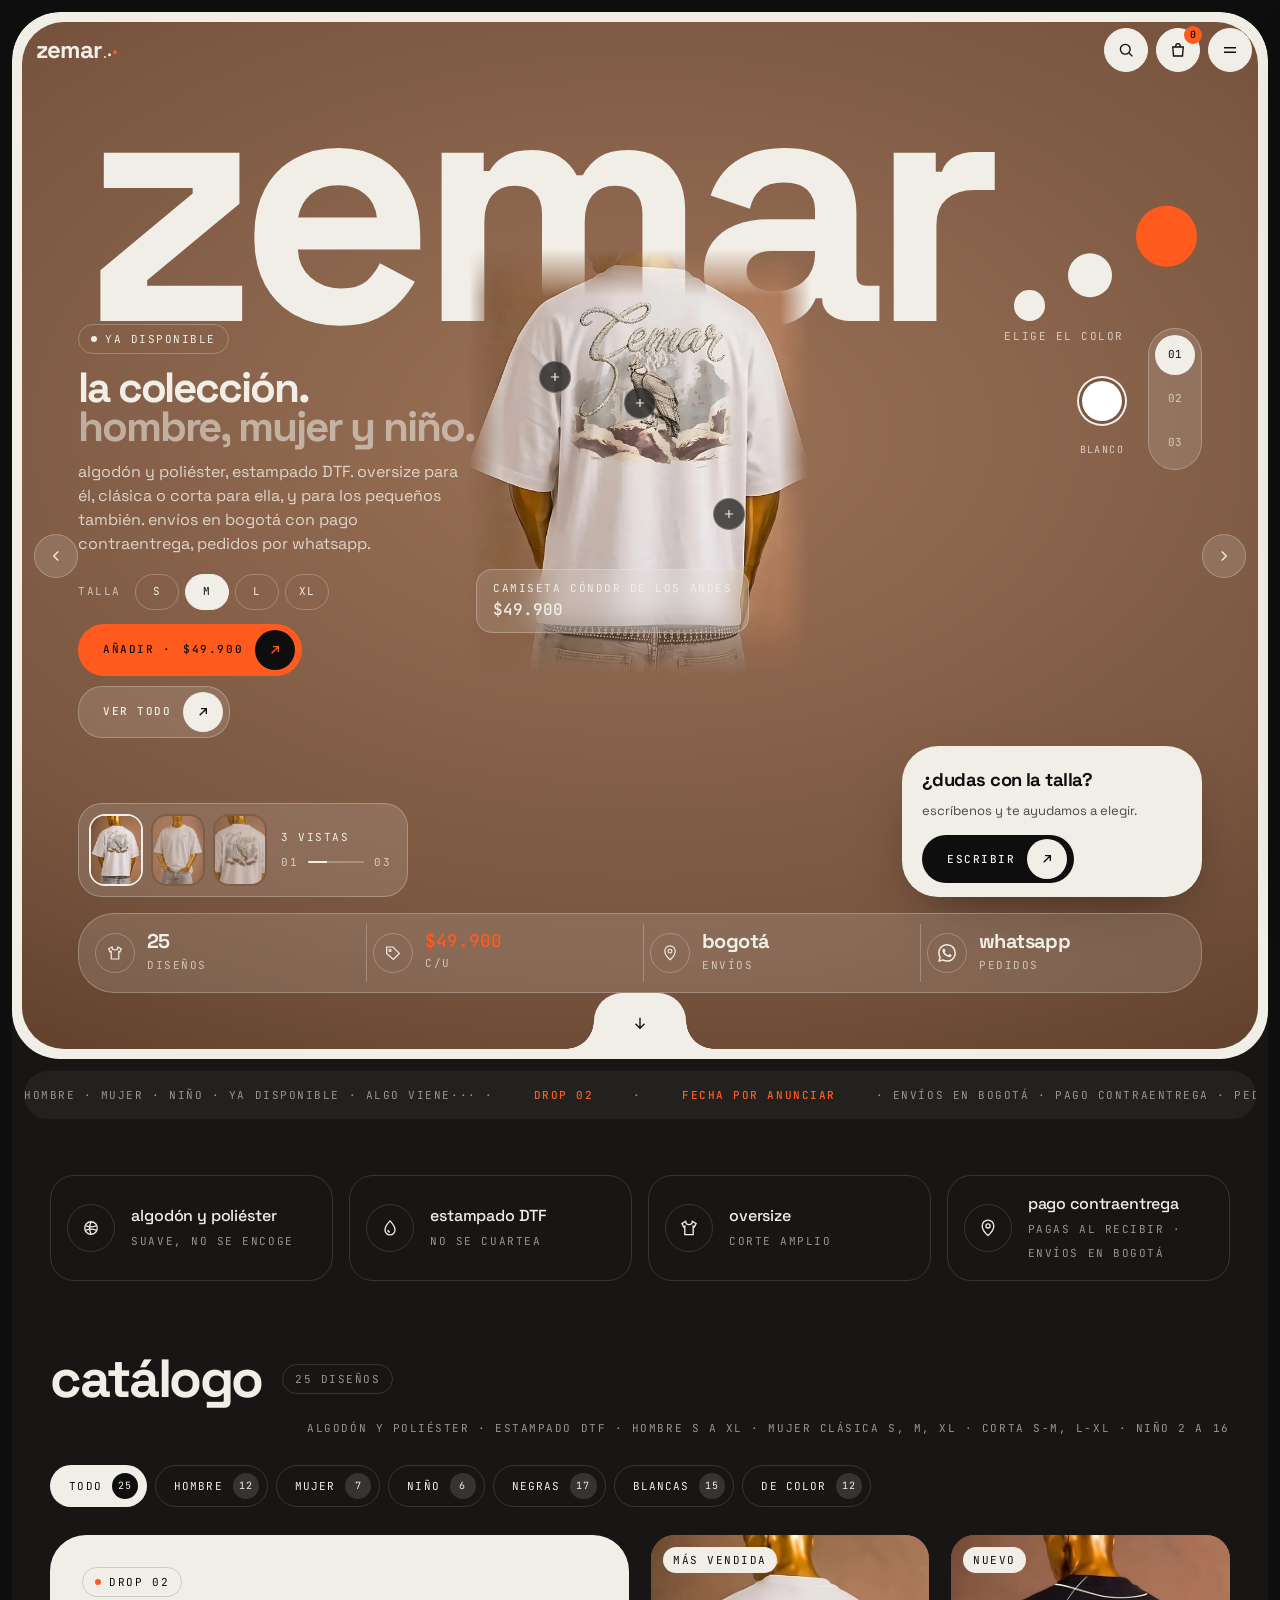
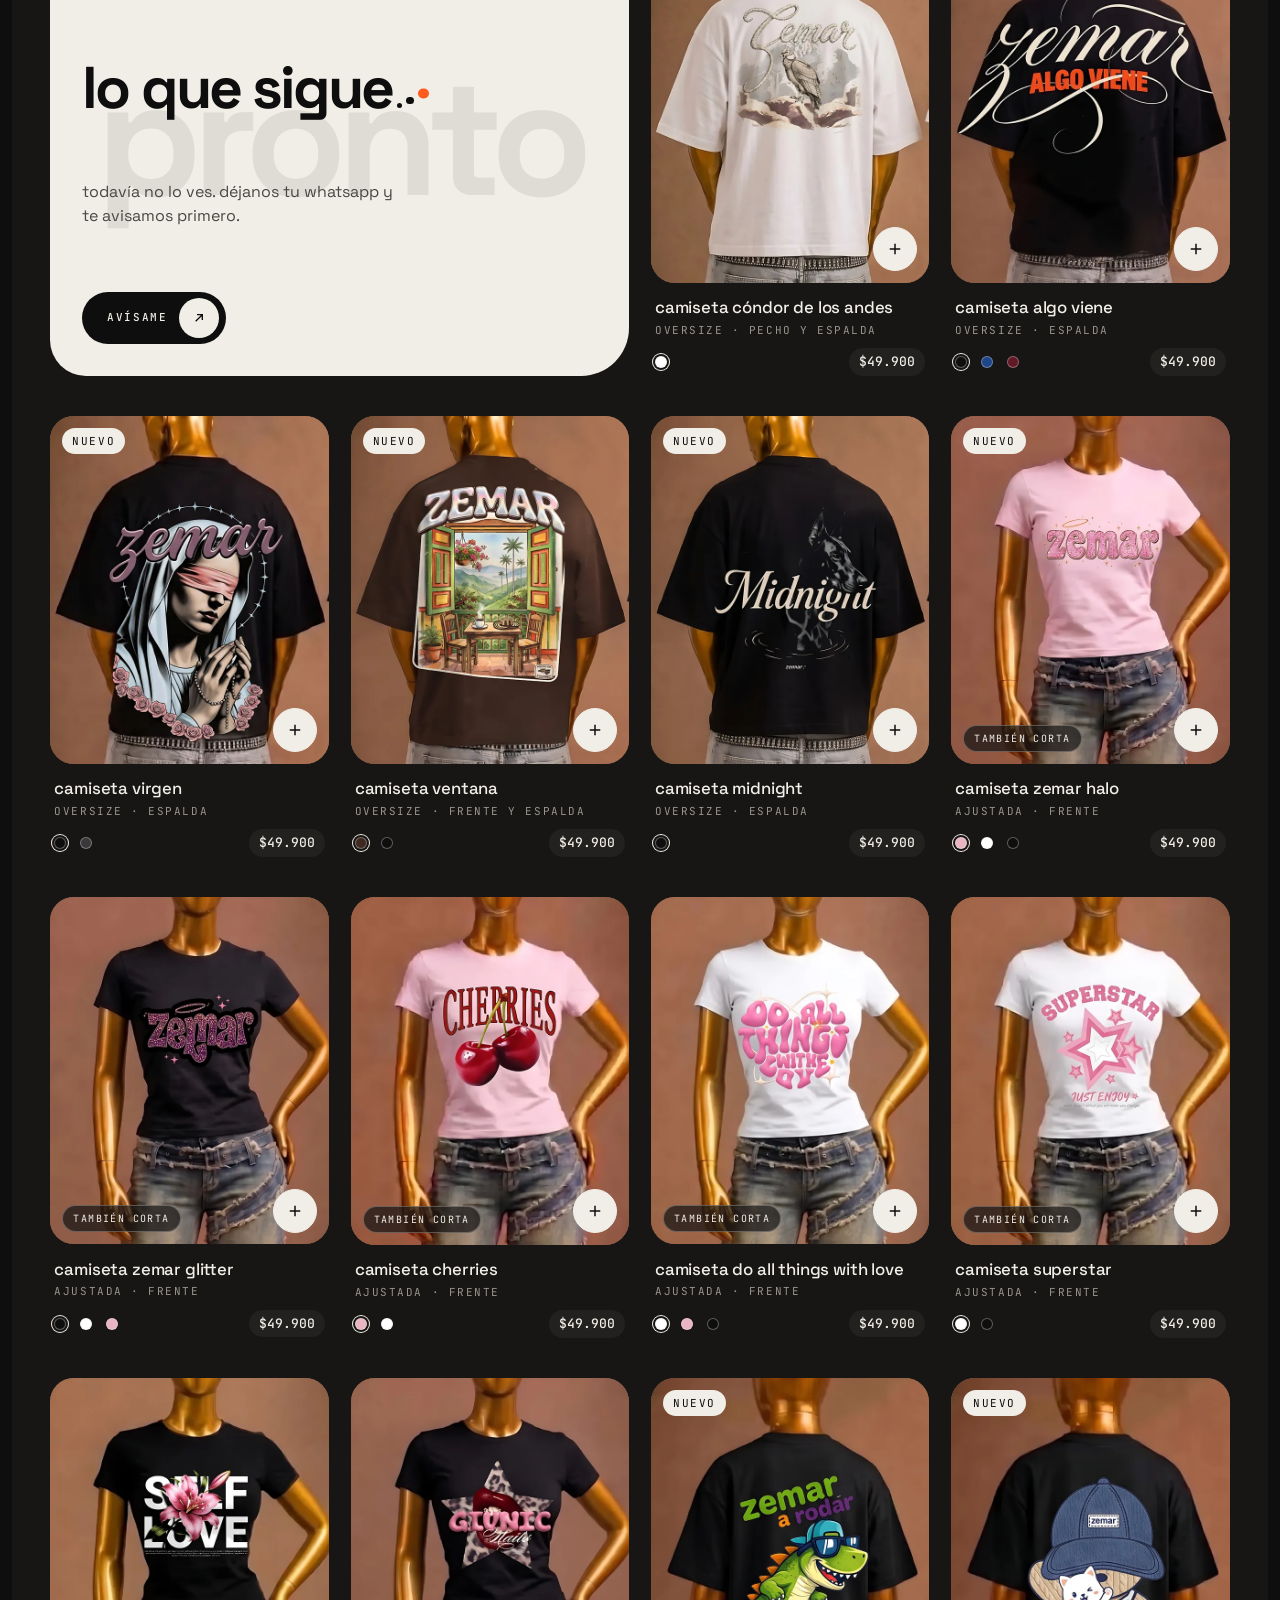
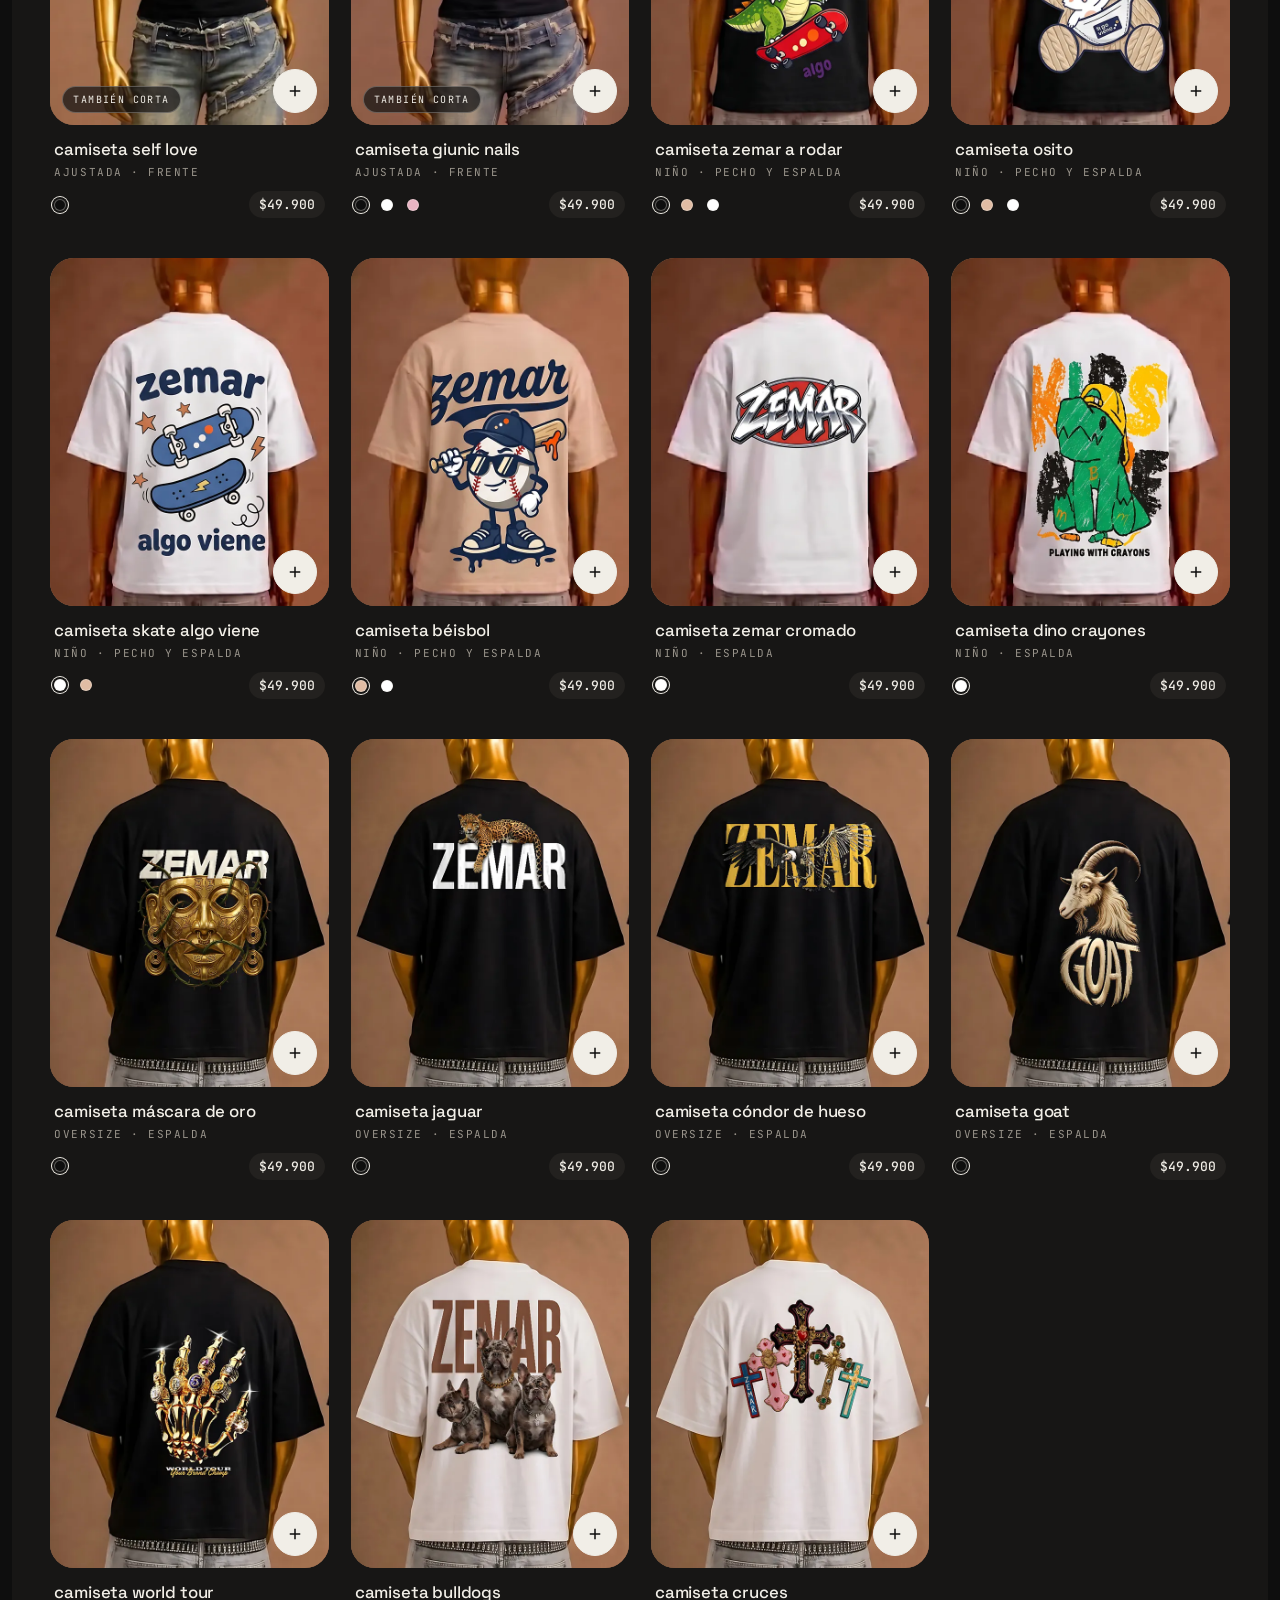
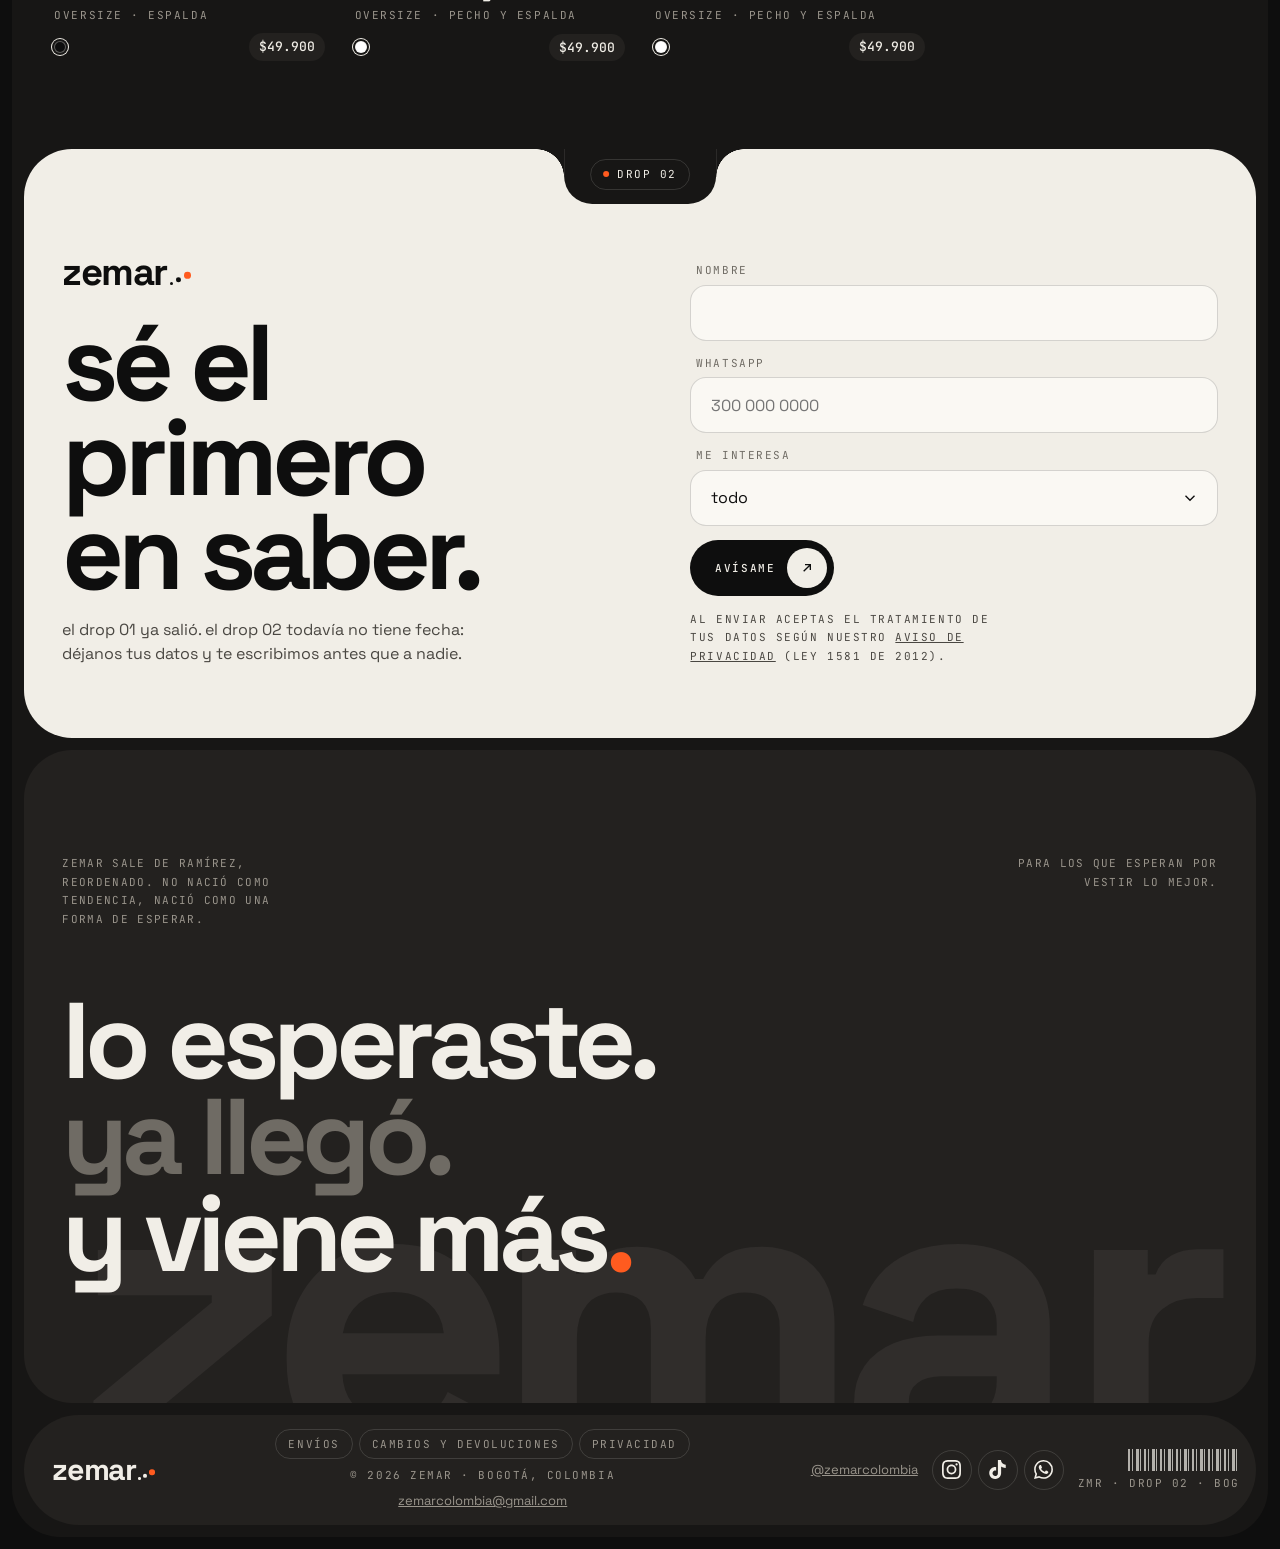
==== commit 8503c1b9: "Pago contraentrega, mensaje de tallas general y guía de tallas - Pago contraentrega en hero, cinta, " ====
--- a/index.html
+++ b/index.html
@@ -4,14 +4,14 @@
   <meta charset="utf-8">
   <meta name="viewport" content="width=device-width, initial-scale=1, viewport-fit=cover">
   <title>ZEMAR — algo viene</title>
-  <meta name="description" content="zemar: camisetas para hombre, mujer y niño. oversize, clásica y corta. bogotá, colombia. pide por whatsapp. instagram @zemarcolombia.">
+  <meta name="description" content="zemar: camisetas para hombre, mujer y niño. oversize, clásica y corta. bogotá, colombia. pide por whatsapp y paga contraentrega. instagram @zemarcolombia.">
   <meta name="theme-color" content="#0E0E0E">
   <meta property="og:type" content="website">
   <meta property="og:locale" content="es_CO">
   <meta property="og:site_name" content="ZEMAR">
   <meta property="og:url" content="https://strashog.github.io/Pagina-web-Mundial/">
   <meta property="og:title" content="ZEMAR — algo viene">
-  <meta property="og:description" content="25 diseños de camisetas para hombre, mujer y niño. el drop 02 viene. pedidos por whatsapp, envíos en bogotá.">
+  <meta property="og:description" content="25 diseños de camisetas para hombre, mujer y niño. el drop 02 viene. pedidos por whatsapp, envíos en bogotá con pago contraentrega.">
   <link rel="icon" type="image/svg+xml" href="data:image/svg+xml,%3Csvg xmlns='http://www.w3.org/2000/svg' viewBox='0 0 32 32'%3E%3Ccircle cx='16' cy='16' r='16' fill='%230E0E0E'/%3E%3Ccircle cx='9.6' cy='20.6' r='2.3' fill='%23F1EEE7'/%3E%3Ccircle cx='15.4' cy='15.6' r='3.2' fill='%23F1EEE7'/%3E%3Ccircle cx='22.2' cy='9.6' r='4.3' fill='%23FF5B1F'/%3E%3C/svg%3E">
   <link rel="preconnect" href="https://fonts.googleapis.com">
   <link rel="preconnect" href="https://fonts.gstatic.com" crossorigin>
@@ -67,7 +67,7 @@
       <div class="hero-head">
         <span class="pill"><span class="dot"></span>ya disponible</span>
         <h1 id="heroTitle">la colección.<span class="tono">hombre, mujer y niño.</span></h1>
-        <p class="hero-lead">algodón y poliéster, estampado DTF. oversize para él, clásica o corta para ella, y para los pequeños también. envíos en bogotá, pedidos por whatsapp.</p>
+        <p class="hero-lead">algodón y poliéster, estampado DTF. oversize para él, clásica o corta para ella, y para los pequeños también. envíos en bogotá con pago contraentrega, pedidos por whatsapp.</p>
       </div>
 
       <div class="hero-stage" id="heroStageWrap">
@@ -162,10 +162,10 @@
 
   <main>
     <!-- ========== C. Cinta ========== -->
-    <div class="ticker mono" aria-label="hombre, mujer y niño, ya disponible. algo viene: drop 02, fecha por anunciar. envíos en bogotá. pedidos por whatsapp.">
+    <div class="ticker mono" aria-label="hombre, mujer y niño, ya disponible. algo viene: drop 02, fecha por anunciar. envíos en bogotá. pago contraentrega. pedidos por whatsapp.">
       <div class="ticker-track" aria-hidden="true">
-        <span>HOMBRE · MUJER · NIÑO · YA DISPONIBLE · algo viene··· · <b>DROP 02</b> · <b>FECHA POR ANUNCIAR</b> · ENVÍOS EN BOGOTÁ · PEDIDOS POR WHATSAPP ·</span>
-        <span>HOMBRE · MUJER · NIÑO · YA DISPONIBLE · algo viene··· · <b>DROP 02</b> · <b>FECHA POR ANUNCIAR</b> · ENVÍOS EN BOGOTÁ · PEDIDOS POR WHATSAPP ·</span>
+        <span>HOMBRE · MUJER · NIÑO · YA DISPONIBLE · algo viene··· · <b>DROP 02</b> · <b>FECHA POR ANUNCIAR</b> · ENVÍOS EN BOGOTÁ · PAGO CONTRAENTREGA · PEDIDOS POR WHATSAPP ·</span>
+        <span>HOMBRE · MUJER · NIÑO · YA DISPONIBLE · algo viene··· · <b>DROP 02</b> · <b>FECHA POR ANUNCIAR</b> · ENVÍOS EN BOGOTÁ · PAGO CONTRAENTREGA · PEDIDOS POR WHATSAPP ·</span>
       </div>
     </div>
 
@@ -186,7 +186,7 @@
         </div>
         <div class="benefit">
           <span class="ic" aria-hidden="true"><svg viewBox="0 0 24 24" fill="none" stroke="currentColor" stroke-width="1.6"><path d="M12 21s-7-6.2-7-11.5a7 7 0 0 1 14 0C19 14.8 12 21 12 21Z"/><circle cx="12" cy="9.5" r="2.5"/></svg></span>
-          <div><h3>envíos en bogotá</h3><span class="mono">pronto a toda colombia</span></div>
+          <div><h3>pago contraentrega</h3><span class="mono">pagas al recibir · envíos en bogotá</span></div>
         </div>
       </div>
     </section>
@@ -353,6 +353,7 @@
   <ul class="bag-list" id="bagList"></ul>
   <div class="bag-foot">
     <div class="bag-total"><span class="mono muted">total</span><span class="price" id="bagTotal">$0</span></div>
+    <p class="mono muted bag-pay">pago contraentrega · pagas cuando lo recibes</p>
     <button class="btn go btn-arrow" type="button" id="bagOrder">pedir por whatsapp
       <span class="arrow" aria-hidden="true"><svg viewBox="0 0 24 24" fill="none" stroke="currentColor" stroke-width="2"><path d="M7 17 17 7M9 7h8v8"/></svg></span>
     </button>
--- a/styles.css
+++ b/styles.css
@@ -872,7 +872,8 @@
   border-radius: var(--r-lg);
   background: var(--negro-2);
   color: var(--hueso);
-  overflow: auto;
+  overflow-y: auto;
+  overflow-x: clip;
   box-shadow: var(--sombra);
 }
 dialog.sheet::backdrop { background: rgba(0, 0, 0, .65); backdrop-filter: blur(4px); }
@@ -960,6 +961,7 @@
 .bag-empty { display: grid; gap: 14px; justify-items: start; padding: 32px 6px; color: var(--piedra-2); }
 .bag-foot { display: grid; gap: 14px; padding: 18px; border-top: 1px solid var(--linea); }
 .bag-foot .btn { width: 100%; }
+.bag-pay { margin: 0; padding-inline: 6px; font-size: var(--t-xs); }
 .bag-total { display: flex; justify-content: space-between; align-items: baseline; padding-inline: 6px; }
 
 /* ==========================================================
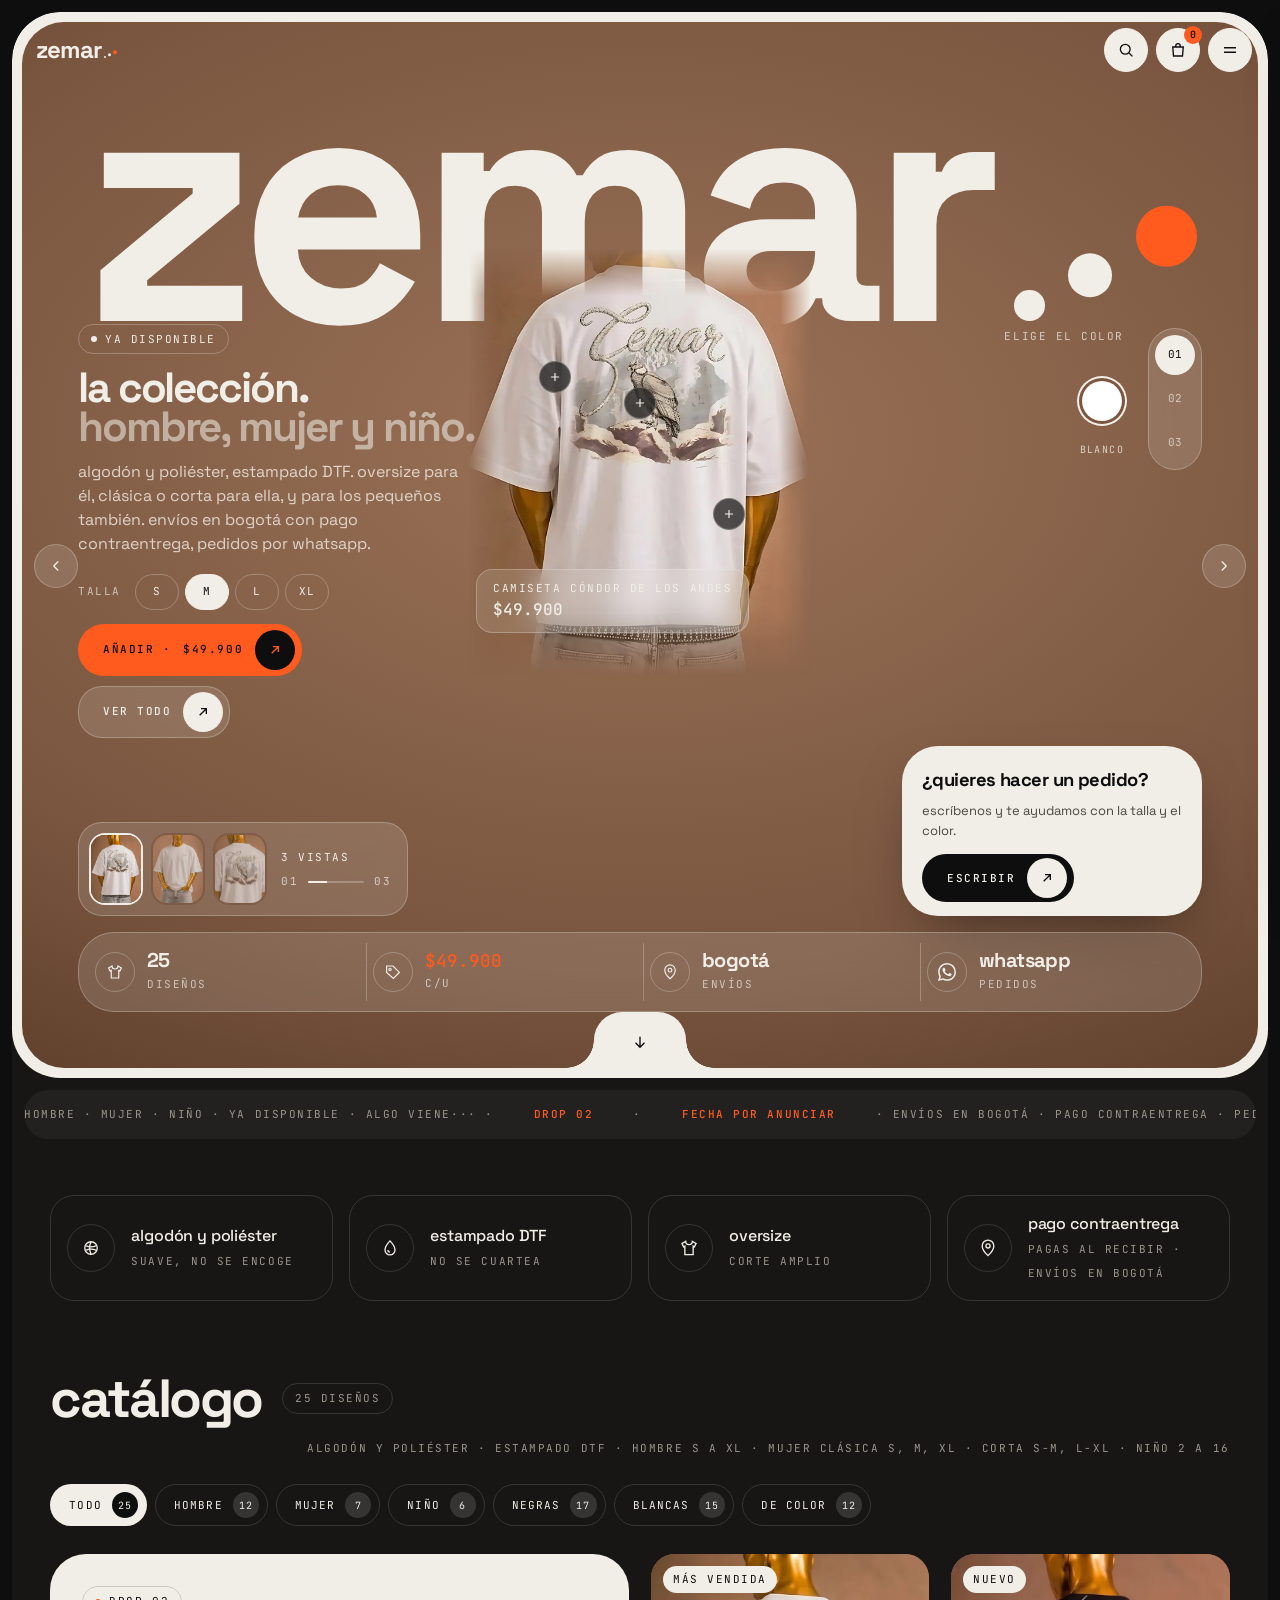
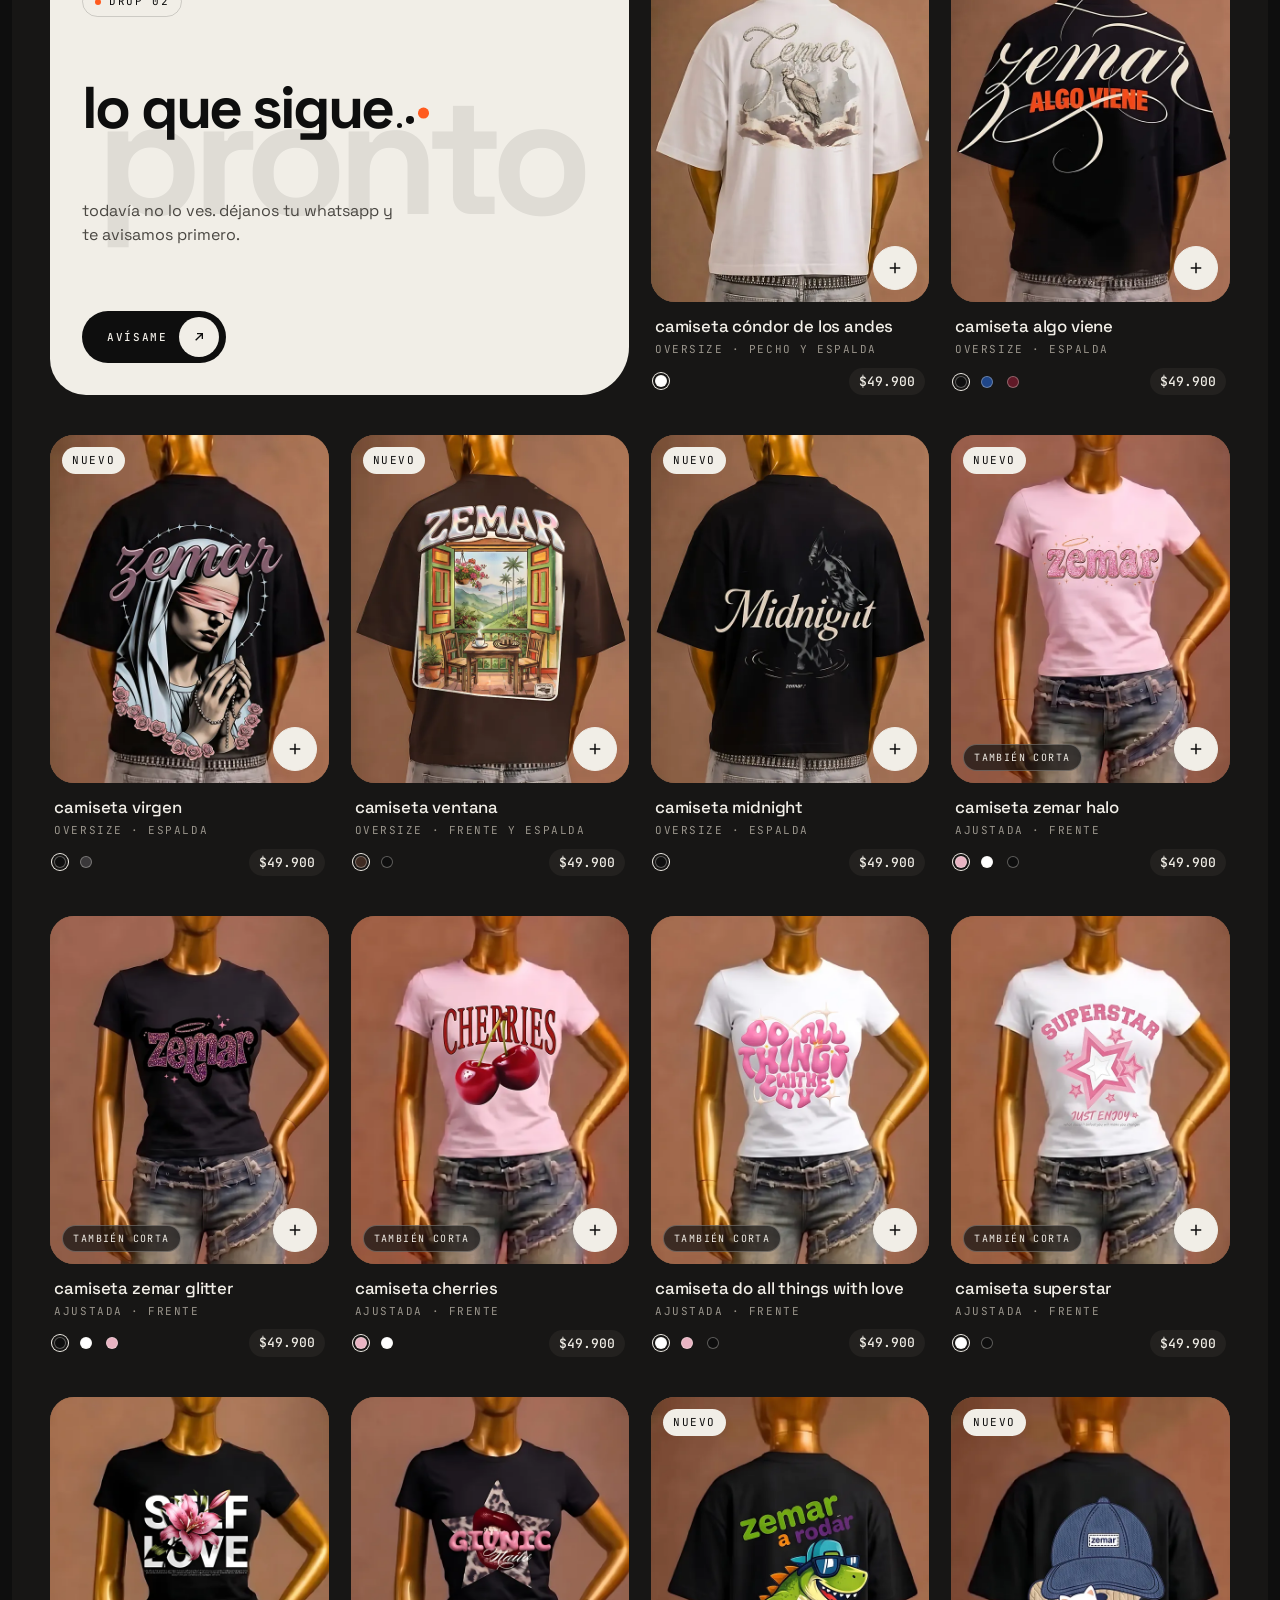
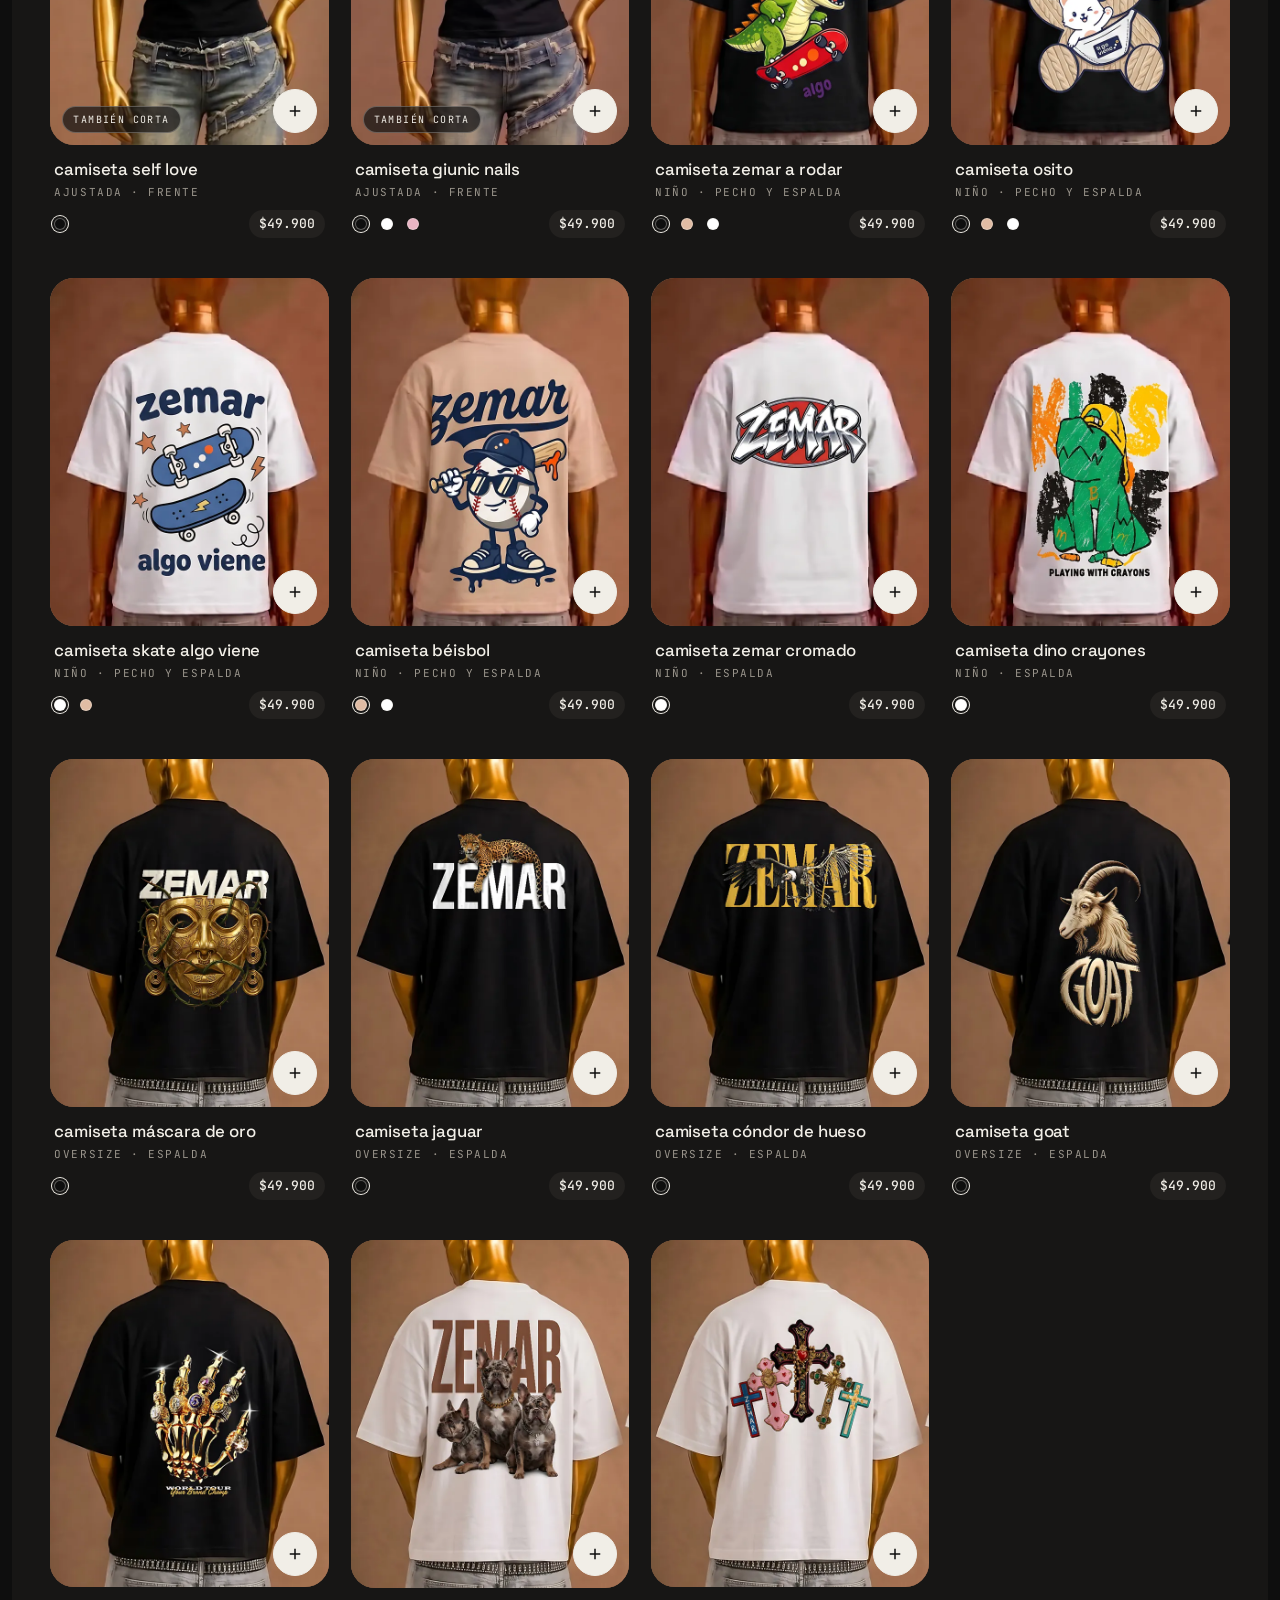
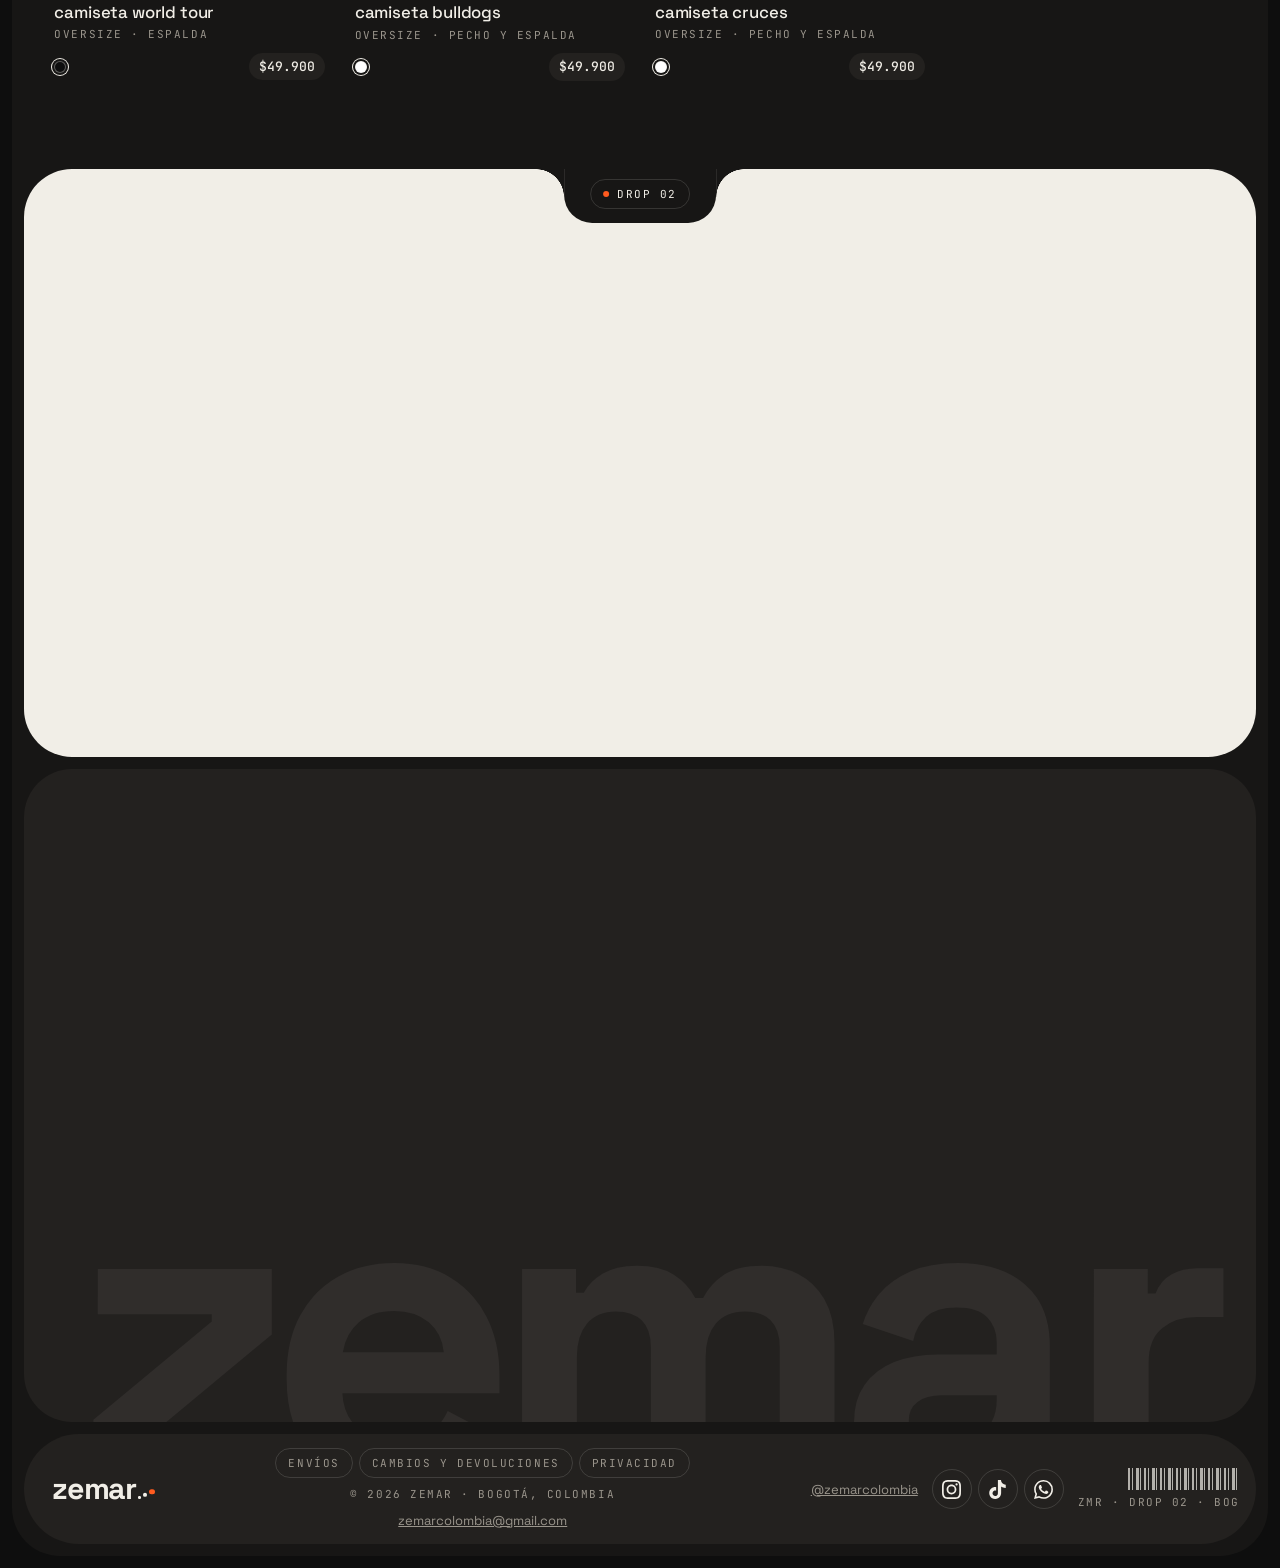
==== commit 43ea21b3: "Un solo mensaje de WhatsApp para los botones generales WA_DEFAULT ("hola zemar, quisiera realizar un" ====
--- a/index.html
+++ b/index.html
@@ -144,8 +144,8 @@
         </div>
 
         <aside class="wa-card" aria-labelledby="waTitle">
-          <h3 id="waTitle">¿dudas con la talla?</h3>
-          <p>escríbenos y te ayudamos a elegir.</p>
+          <h3 id="waTitle">¿quieres hacer un pedido?</h3>
+          <p>escríbenos y te ayudamos con la talla y el color.</p>
           <button class="btn dark btn-arrow" type="button" data-wa-talla>escribir
             <span class="arrow" aria-hidden="true"><svg viewBox="0 0 24 24" fill="none" stroke="currentColor" stroke-width="2"><path d="M7 17 17 7M9 7h8v8"/></svg></span>
           </button>
@@ -282,7 +282,7 @@
       <div class="socials">
         <a class="icon-btn" href="https://www.instagram.com/zemarcolombia/" data-link="instagram" target="_blank" rel="noopener" aria-label="instagram de zemar"><svg viewBox="0 0 24 24" fill="currentColor" aria-hidden="true"><path d="M7.0301.084c-1.2768.0602-2.1487.264-2.911.5634-.7888.3075-1.4575.72-2.1228 1.3877-.6652.6677-1.075 1.3368-1.3802 2.127-.2954.7638-.4956 1.6365-.552 2.914-.0564 1.2775-.0689 1.6882-.0626 4.947.0062 3.2586.0206 3.6671.0825 4.9473.061 1.2765.264 2.1482.5635 2.9107.308.7889.72 1.4573 1.388 2.1228.6679.6655 1.3365 1.0743 2.1285 1.38.7632.295 1.6361.4961 2.9134.552 1.2773.056 1.6884.069 4.9462.0627 3.2578-.0062 3.668-.0207 4.9478-.0814 1.28-.0607 2.147-.2652 2.9098-.5633.7889-.3086 1.4578-.72 2.1228-1.3881.665-.6682 1.0745-1.3378 1.3795-2.1284.2957-.7632.4966-1.636.552-2.9124.056-1.2809.0692-1.6898.063-4.948-.0063-3.2583-.021-3.6668-.0817-4.9465-.0607-1.2797-.264-2.1487-.5633-2.9117-.3084-.7889-.72-1.4568-1.3876-2.1228C21.2982 1.33 20.628.9208 19.8378.6165 19.074.321 18.2017.1197 16.9244.0645 15.6471.0093 15.236-.005 11.977.0014 8.718.0076 8.31.0215 7.0301.0839m.1402 21.6932c-1.17-.0509-1.8053-.2453-2.2287-.408-.5606-.216-.96-.4771-1.3819-.895-.422-.4178-.6811-.8186-.9-1.378-.1644-.4234-.3624-1.058-.4171-2.228-.0595-1.2645-.072-1.6442-.079-4.848-.007-3.2037.0053-3.583.0607-4.848.05-1.169.2456-1.805.408-2.2282.216-.5613.4762-.96.895-1.3816.4188-.4217.8184-.6814 1.3783-.9003.423-.1651 1.0575-.3614 2.227-.4171 1.2655-.06 1.6447-.072 4.848-.079 3.2033-.007 3.5835.005 4.8495.0608 1.169.0508 1.8053.2445 2.228.408.5608.216.96.4754 1.3816.895.4217.4194.6816.8176.9005 1.3787.1653.4217.3617 1.056.4169 2.2263.0602 1.2655.0739 1.645.0796 4.848.0058 3.203-.0055 3.5834-.061 4.848-.051 1.17-.245 1.8055-.408 2.2294-.216.5604-.4763.96-.8954 1.3814-.419.4215-.8181.6811-1.3783.9-.4224.1649-1.0577.3617-2.2262.4174-1.2656.0595-1.6448.072-4.8493.079-3.2045.007-3.5825-.006-4.848-.0608M16.953 5.5864A1.44 1.44 0 1 0 18.39 4.144a1.44 1.44 0 0 0-1.437 1.4424M5.8385 12.012c.0067 3.4032 2.7706 6.1557 6.173 6.1493 3.4026-.0065 6.157-2.7701 6.1506-6.1733-.0065-3.4032-2.771-6.1565-6.174-6.1498-3.403.0067-6.156 2.771-6.1496 6.1738M8 12.0077a4 4 0 1 1 4.008 3.9921A3.9996 3.9996 0 0 1 8 12.0077"/></svg></a>
         <a class="icon-btn" href="https://www.tiktok.com/@zemar658" data-link="tiktok" target="_blank" rel="noopener" aria-label="tiktok de zemar"><svg viewBox="0 0 24 24" fill="currentColor" aria-hidden="true"><path d="M12.525.02c1.31-.02 2.61-.01 3.91-.02.08 1.53.63 3.09 1.75 4.17 1.12 1.11 2.7 1.62 4.24 1.79v4.03c-1.44-.05-2.89-.35-4.2-.97-.57-.26-1.1-.59-1.62-.93-.01 2.92.01 5.84-.02 8.75-.08 1.4-.54 2.79-1.35 3.94-1.31 1.92-3.58 3.17-5.91 3.21-1.43.08-2.86-.31-4.08-1.03-2.02-1.19-3.44-3.37-3.65-5.71-.02-.5-.03-1-.01-1.49.18-1.9 1.12-3.72 2.58-4.96 1.66-1.44 3.98-2.13 6.15-1.72.02 1.48-.04 2.96-.04 4.44-.99-.32-2.15-.23-3.02.37-.63.41-1.11 1.04-1.36 1.75-.21.51-.15 1.07-.14 1.61.24 1.64 1.82 3.02 3.5 2.87 1.12-.01 2.19-.66 2.77-1.61.19-.33.4-.67.41-1.06.1-1.79.06-3.57.07-5.36.01-4.03-.01-8.05.02-12.07z"/></svg></a>
-        <a class="icon-btn" href="https://wa.me/573228913539" id="footWa" data-link="whatsapp" target="_blank" rel="noopener" aria-label="whatsapp de zemar"><svg viewBox="0 0 24 24" fill="currentColor" aria-hidden="true"><path d="M17.472 14.382c-.297-.149-1.758-.867-2.03-.967-.273-.099-.471-.148-.67.15-.197.297-.767.966-.94 1.164-.173.199-.347.223-.644.075-.297-.15-1.255-.463-2.39-1.475-.883-.788-1.48-1.761-1.653-2.059-.173-.297-.018-.458.13-.606.134-.133.298-.347.446-.52.149-.174.198-.298.298-.497.099-.198.05-.371-.025-.52-.075-.149-.669-1.612-.916-2.207-.242-.579-.487-.5-.669-.51-.173-.008-.371-.01-.57-.01-.198 0-.52.074-.792.372-.272.297-1.04 1.016-1.04 2.479 0 1.462 1.065 2.875 1.213 3.074.149.198 2.096 3.2 5.077 4.487.709.306 1.262.489 1.694.625.712.227 1.36.195 1.871.118.571-.085 1.758-.719 2.006-1.413.248-.694.248-1.289.173-1.413-.074-.124-.272-.198-.57-.347m-5.421 7.403h-.004a9.87 9.87 0 01-5.031-1.378l-.361-.214-3.741.982.998-3.648-.235-.374a9.86 9.86 0 01-1.51-5.26c.001-5.45 4.436-9.884 9.888-9.884 2.64 0 5.122 1.03 6.988 2.898a9.825 9.825 0 012.893 6.994c-.003 5.45-4.437 9.884-9.885 9.884m8.413-18.297A11.815 11.815 0 0012.05 0C5.495 0 .16 5.335.157 11.892c0 2.096.547 4.142 1.588 5.945L.057 24l6.305-1.654a11.882 11.882 0 005.683 1.448h.005c6.554 0 11.89-5.335 11.893-11.893a11.821 11.821 0 00-3.48-8.413Z"/></svg></a>
+        <a class="icon-btn" href="https://wa.me/573228913539?text=hola%20zemar%2C%20quisiera%20realizar%20un%20pedido." id="footWa" data-link="whatsapp" target="_blank" rel="noopener" aria-label="whatsapp de zemar"><svg viewBox="0 0 24 24" fill="currentColor" aria-hidden="true"><path d="M17.472 14.382c-.297-.149-1.758-.867-2.03-.967-.273-.099-.471-.148-.67.15-.197.297-.767.966-.94 1.164-.173.199-.347.223-.644.075-.297-.15-1.255-.463-2.39-1.475-.883-.788-1.48-1.761-1.653-2.059-.173-.297-.018-.458.13-.606.134-.133.298-.347.446-.52.149-.174.198-.298.298-.497.099-.198.05-.371-.025-.52-.075-.149-.669-1.612-.916-2.207-.242-.579-.487-.5-.669-.51-.173-.008-.371-.01-.57-.01-.198 0-.52.074-.792.372-.272.297-1.04 1.016-1.04 2.479 0 1.462 1.065 2.875 1.213 3.074.149.198 2.096 3.2 5.077 4.487.709.306 1.262.489 1.694.625.712.227 1.36.195 1.871.118.571-.085 1.758-.719 2.006-1.413.248-.694.248-1.289.173-1.413-.074-.124-.272-.198-.57-.347m-5.421 7.403h-.004a9.87 9.87 0 01-5.031-1.378l-.361-.214-3.741.982.998-3.648-.235-.374a9.86 9.86 0 01-1.51-5.26c.001-5.45 4.436-9.884 9.888-9.884 2.64 0 5.122 1.03 6.988 2.898a9.825 9.825 0 012.893 6.994c-.003 5.45-4.437 9.884-9.885 9.884m8.413-18.297A11.815 11.815 0 0012.05 0C5.495 0 .16 5.335.157 11.892c0 2.096.547 4.142 1.588 5.945L.057 24l6.305-1.654a11.882 11.882 0 005.683 1.448h.005c6.554 0 11.89-5.335 11.893-11.893a11.821 11.821 0 00-3.48-8.413Z"/></svg></a>
       </div>
       <div class="tag-code">
         <span class="barcode" aria-hidden="true"></span>
@@ -374,7 +374,7 @@
   <div class="socials menu-socials">
     <a class="icon-btn" href="https://www.instagram.com/zemarcolombia/" data-link="instagram" target="_blank" rel="noopener" aria-label="instagram de zemar"><svg viewBox="0 0 24 24" fill="currentColor" aria-hidden="true"><path d="M7.0301.084c-1.2768.0602-2.1487.264-2.911.5634-.7888.3075-1.4575.72-2.1228 1.3877-.6652.6677-1.075 1.3368-1.3802 2.127-.2954.7638-.4956 1.6365-.552 2.914-.0564 1.2775-.0689 1.6882-.0626 4.947.0062 3.2586.0206 3.6671.0825 4.9473.061 1.2765.264 2.1482.5635 2.9107.308.7889.72 1.4573 1.388 2.1228.6679.6655 1.3365 1.0743 2.1285 1.38.7632.295 1.6361.4961 2.9134.552 1.2773.056 1.6884.069 4.9462.0627 3.2578-.0062 3.668-.0207 4.9478-.0814 1.28-.0607 2.147-.2652 2.9098-.5633.7889-.3086 1.4578-.72 2.1228-1.3881.665-.6682 1.0745-1.3378 1.3795-2.1284.2957-.7632.4966-1.636.552-2.9124.056-1.2809.0692-1.6898.063-4.948-.0063-3.2583-.021-3.6668-.0817-4.9465-.0607-1.2797-.264-2.1487-.5633-2.9117-.3084-.7889-.72-1.4568-1.3876-2.1228C21.2982 1.33 20.628.9208 19.8378.6165 19.074.321 18.2017.1197 16.9244.0645 15.6471.0093 15.236-.005 11.977.0014 8.718.0076 8.31.0215 7.0301.0839m.1402 21.6932c-1.17-.0509-1.8053-.2453-2.2287-.408-.5606-.216-.96-.4771-1.3819-.895-.422-.4178-.6811-.8186-.9-1.378-.1644-.4234-.3624-1.058-.4171-2.228-.0595-1.2645-.072-1.6442-.079-4.848-.007-3.2037.0053-3.583.0607-4.848.05-1.169.2456-1.805.408-2.2282.216-.5613.4762-.96.895-1.3816.4188-.4217.8184-.6814 1.3783-.9003.423-.1651 1.0575-.3614 2.227-.4171 1.2655-.06 1.6447-.072 4.848-.079 3.2033-.007 3.5835.005 4.8495.0608 1.169.0508 1.8053.2445 2.228.408.5608.216.96.4754 1.3816.895.4217.4194.6816.8176.9005 1.3787.1653.4217.3617 1.056.4169 2.2263.0602 1.2655.0739 1.645.0796 4.848.0058 3.203-.0055 3.5834-.061 4.848-.051 1.17-.245 1.8055-.408 2.2294-.216.5604-.4763.96-.8954 1.3814-.419.4215-.8181.6811-1.3783.9-.4224.1649-1.0577.3617-2.2262.4174-1.2656.0595-1.6448.072-4.8493.079-3.2045.007-3.5825-.006-4.848-.0608M16.953 5.5864A1.44 1.44 0 1 0 18.39 4.144a1.44 1.44 0 0 0-1.437 1.4424M5.8385 12.012c.0067 3.4032 2.7706 6.1557 6.173 6.1493 3.4026-.0065 6.157-2.7701 6.1506-6.1733-.0065-3.4032-2.771-6.1565-6.174-6.1498-3.403.0067-6.156 2.771-6.1496 6.1738M8 12.0077a4 4 0 1 1 4.008 3.9921A3.9996 3.9996 0 0 1 8 12.0077"/></svg></a>
     <a class="icon-btn" href="https://www.tiktok.com/@zemar658" data-link="tiktok" target="_blank" rel="noopener" aria-label="tiktok de zemar"><svg viewBox="0 0 24 24" fill="currentColor" aria-hidden="true"><path d="M12.525.02c1.31-.02 2.61-.01 3.91-.02.08 1.53.63 3.09 1.75 4.17 1.12 1.11 2.7 1.62 4.24 1.79v4.03c-1.44-.05-2.89-.35-4.2-.97-.57-.26-1.1-.59-1.62-.93-.01 2.92.01 5.84-.02 8.75-.08 1.4-.54 2.79-1.35 3.94-1.31 1.92-3.58 3.17-5.91 3.21-1.43.08-2.86-.31-4.08-1.03-2.02-1.19-3.44-3.37-3.65-5.71-.02-.5-.03-1-.01-1.49.18-1.9 1.12-3.72 2.58-4.96 1.66-1.44 3.98-2.13 6.15-1.72.02 1.48-.04 2.96-.04 4.44-.99-.32-2.15-.23-3.02.37-.63.41-1.11 1.04-1.36 1.75-.21.51-.15 1.07-.14 1.61.24 1.64 1.82 3.02 3.5 2.87 1.12-.01 2.19-.66 2.77-1.61.19-.33.4-.67.41-1.06.1-1.79.06-3.57.07-5.36.01-4.03-.01-8.05.02-12.07z"/></svg></a>
-    <a class="icon-btn" href="https://wa.me/573228913539" data-link="whatsapp" target="_blank" rel="noopener" aria-label="whatsapp de zemar"><svg viewBox="0 0 24 24" fill="currentColor" aria-hidden="true"><path d="M17.472 14.382c-.297-.149-1.758-.867-2.03-.967-.273-.099-.471-.148-.67.15-.197.297-.767.966-.94 1.164-.173.199-.347.223-.644.075-.297-.15-1.255-.463-2.39-1.475-.883-.788-1.48-1.761-1.653-2.059-.173-.297-.018-.458.13-.606.134-.133.298-.347.446-.52.149-.174.198-.298.298-.497.099-.198.05-.371-.025-.52-.075-.149-.669-1.612-.916-2.207-.242-.579-.487-.5-.669-.51-.173-.008-.371-.01-.57-.01-.198 0-.52.074-.792.372-.272.297-1.04 1.016-1.04 2.479 0 1.462 1.065 2.875 1.213 3.074.149.198 2.096 3.2 5.077 4.487.709.306 1.262.489 1.694.625.712.227 1.36.195 1.871.118.571-.085 1.758-.719 2.006-1.413.248-.694.248-1.289.173-1.413-.074-.124-.272-.198-.57-.347m-5.421 7.403h-.004a9.87 9.87 0 01-5.031-1.378l-.361-.214-3.741.982.998-3.648-.235-.374a9.86 9.86 0 01-1.51-5.26c.001-5.45 4.436-9.884 9.888-9.884 2.64 0 5.122 1.03 6.988 2.898a9.825 9.825 0 012.893 6.994c-.003 5.45-4.437 9.884-9.885 9.884m8.413-18.297A11.815 11.815 0 0012.05 0C5.495 0 .16 5.335.157 11.892c0 2.096.547 4.142 1.588 5.945L.057 24l6.305-1.654a11.882 11.882 0 005.683 1.448h.005c6.554 0 11.89-5.335 11.893-11.893a11.821 11.821 0 00-3.48-8.413Z"/></svg></a>
+    <a class="icon-btn" href="https://wa.me/573228913539?text=hola%20zemar%2C%20quisiera%20realizar%20un%20pedido." data-link="whatsapp" target="_blank" rel="noopener" aria-label="whatsapp de zemar"><svg viewBox="0 0 24 24" fill="currentColor" aria-hidden="true"><path d="M17.472 14.382c-.297-.149-1.758-.867-2.03-.967-.273-.099-.471-.148-.67.15-.197.297-.767.966-.94 1.164-.173.199-.347.223-.644.075-.297-.15-1.255-.463-2.39-1.475-.883-.788-1.48-1.761-1.653-2.059-.173-.297-.018-.458.13-.606.134-.133.298-.347.446-.52.149-.174.198-.298.298-.497.099-.198.05-.371-.025-.52-.075-.149-.669-1.612-.916-2.207-.242-.579-.487-.5-.669-.51-.173-.008-.371-.01-.57-.01-.198 0-.52.074-.792.372-.272.297-1.04 1.016-1.04 2.479 0 1.462 1.065 2.875 1.213 3.074.149.198 2.096 3.2 5.077 4.487.709.306 1.262.489 1.694.625.712.227 1.36.195 1.871.118.571-.085 1.758-.719 2.006-1.413.248-.694.248-1.289.173-1.413-.074-.124-.272-.198-.57-.347m-5.421 7.403h-.004a9.87 9.87 0 01-5.031-1.378l-.361-.214-3.741.982.998-3.648-.235-.374a9.86 9.86 0 01-1.51-5.26c.001-5.45 4.436-9.884 9.888-9.884 2.64 0 5.122 1.03 6.988 2.898a9.825 9.825 0 012.893 6.994c-.003 5.45-4.437 9.884-9.885 9.884m8.413-18.297A11.815 11.815 0 0012.05 0C5.495 0 .16 5.335.157 11.892c0 2.096.547 4.142 1.588 5.945L.057 24l6.305-1.654a11.882 11.882 0 005.683 1.448h.005c6.554 0 11.89-5.335 11.893-11.893a11.821 11.821 0 00-3.48-8.413Z"/></svg></a>
   </div>
   <button class="btn ghost" type="button" id="menuClose">cerrar</button>
 </dialog>
